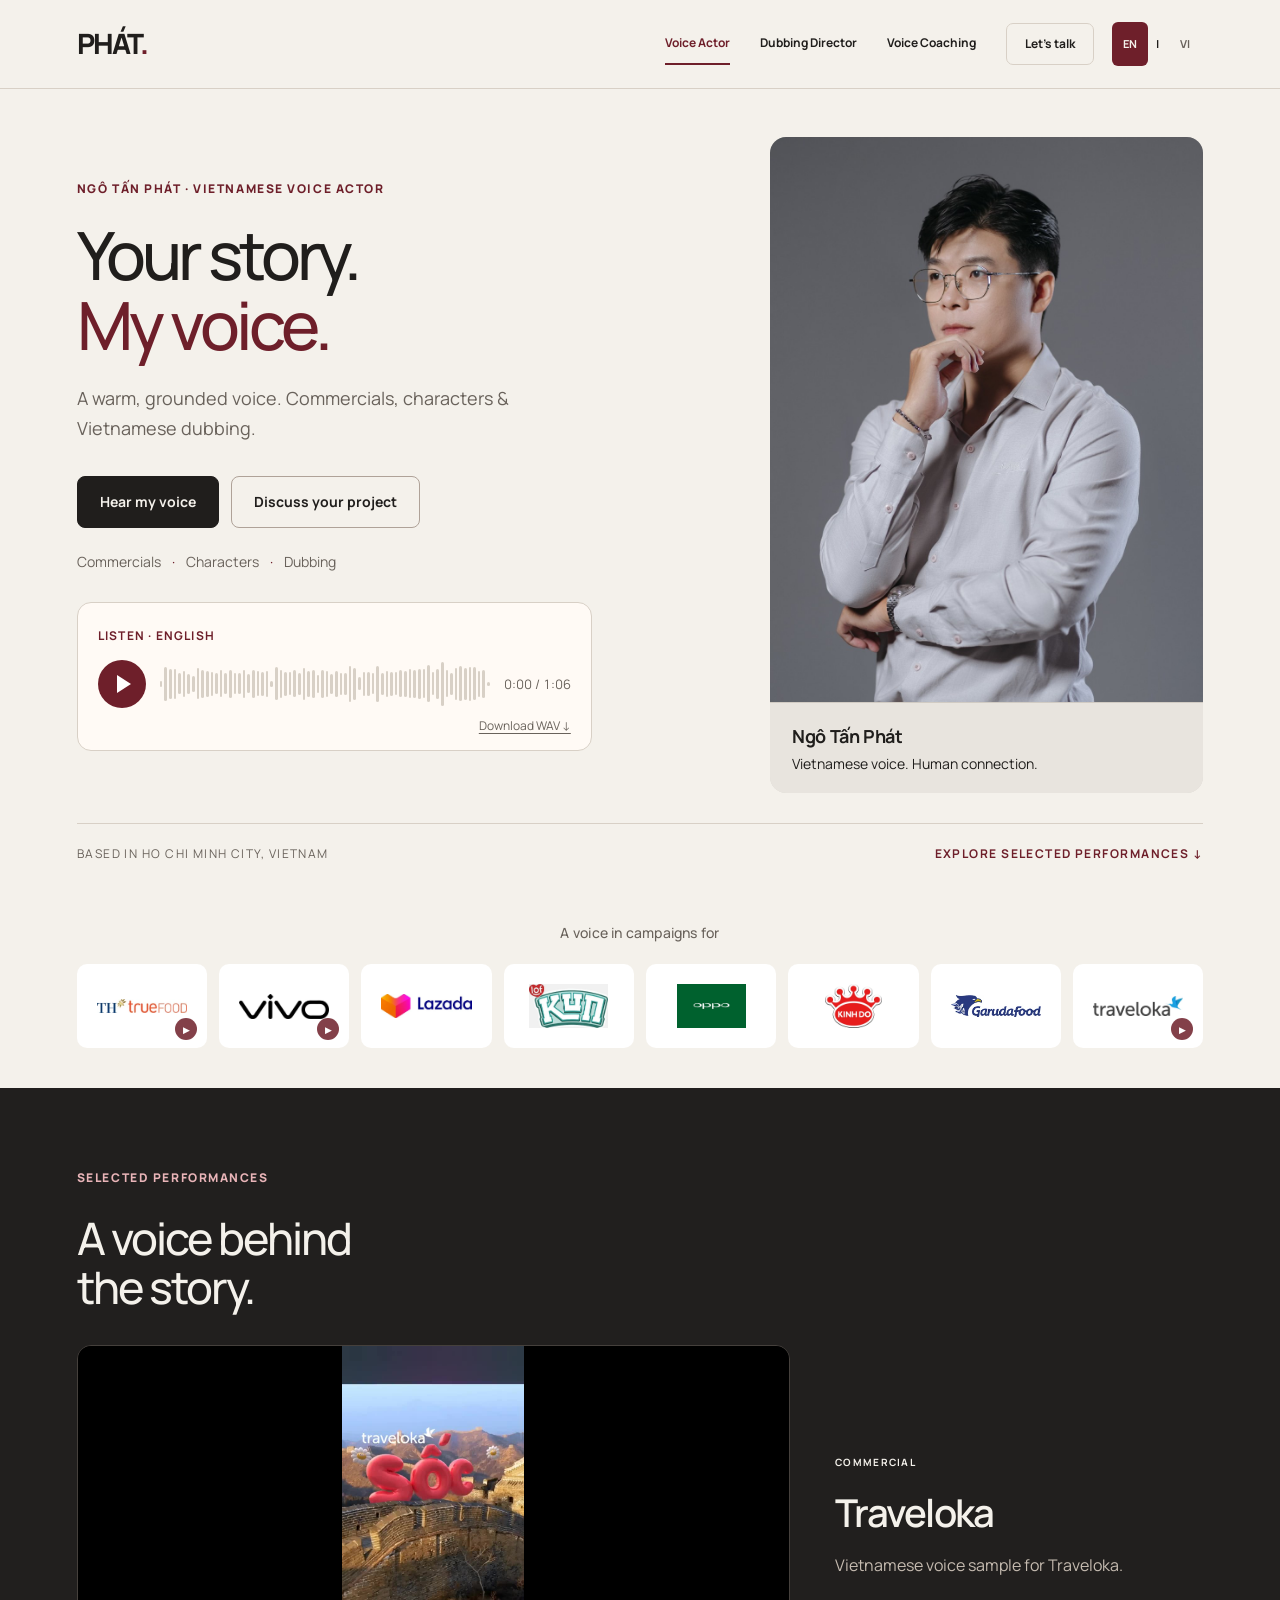
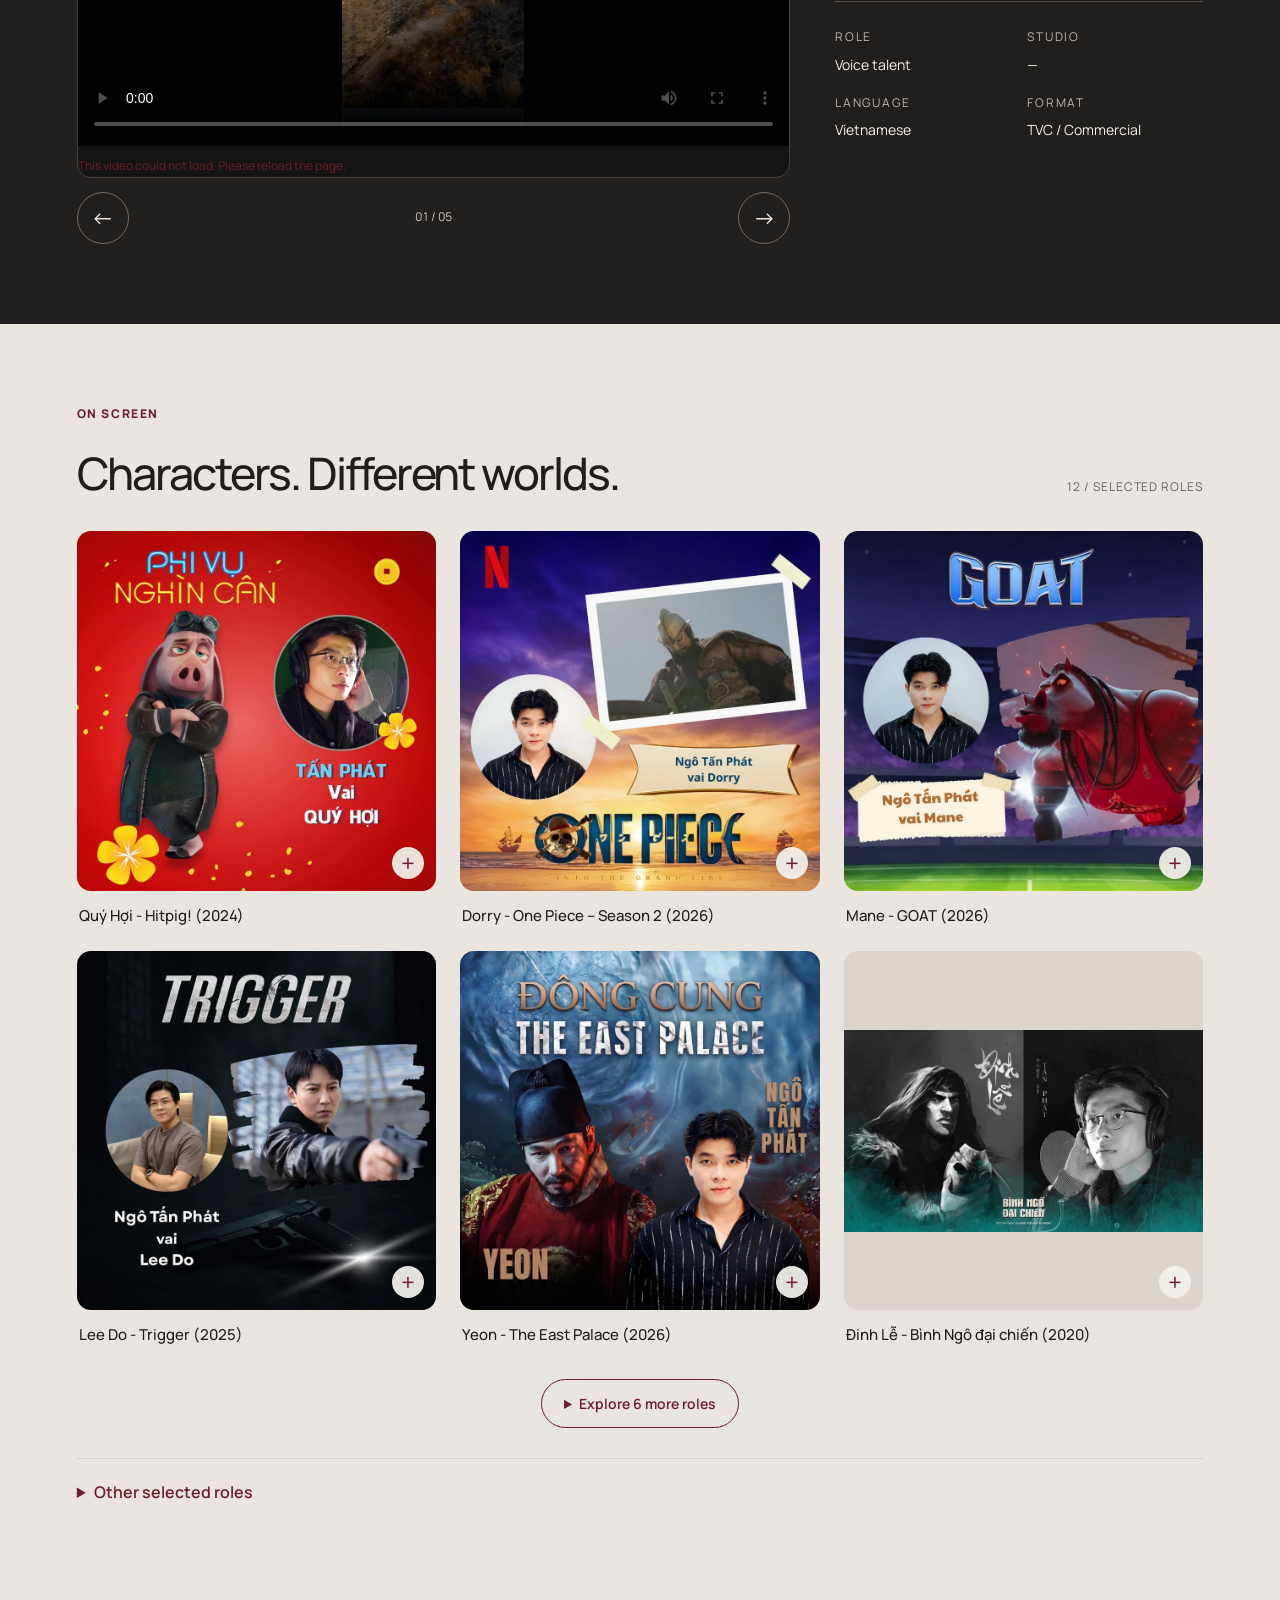
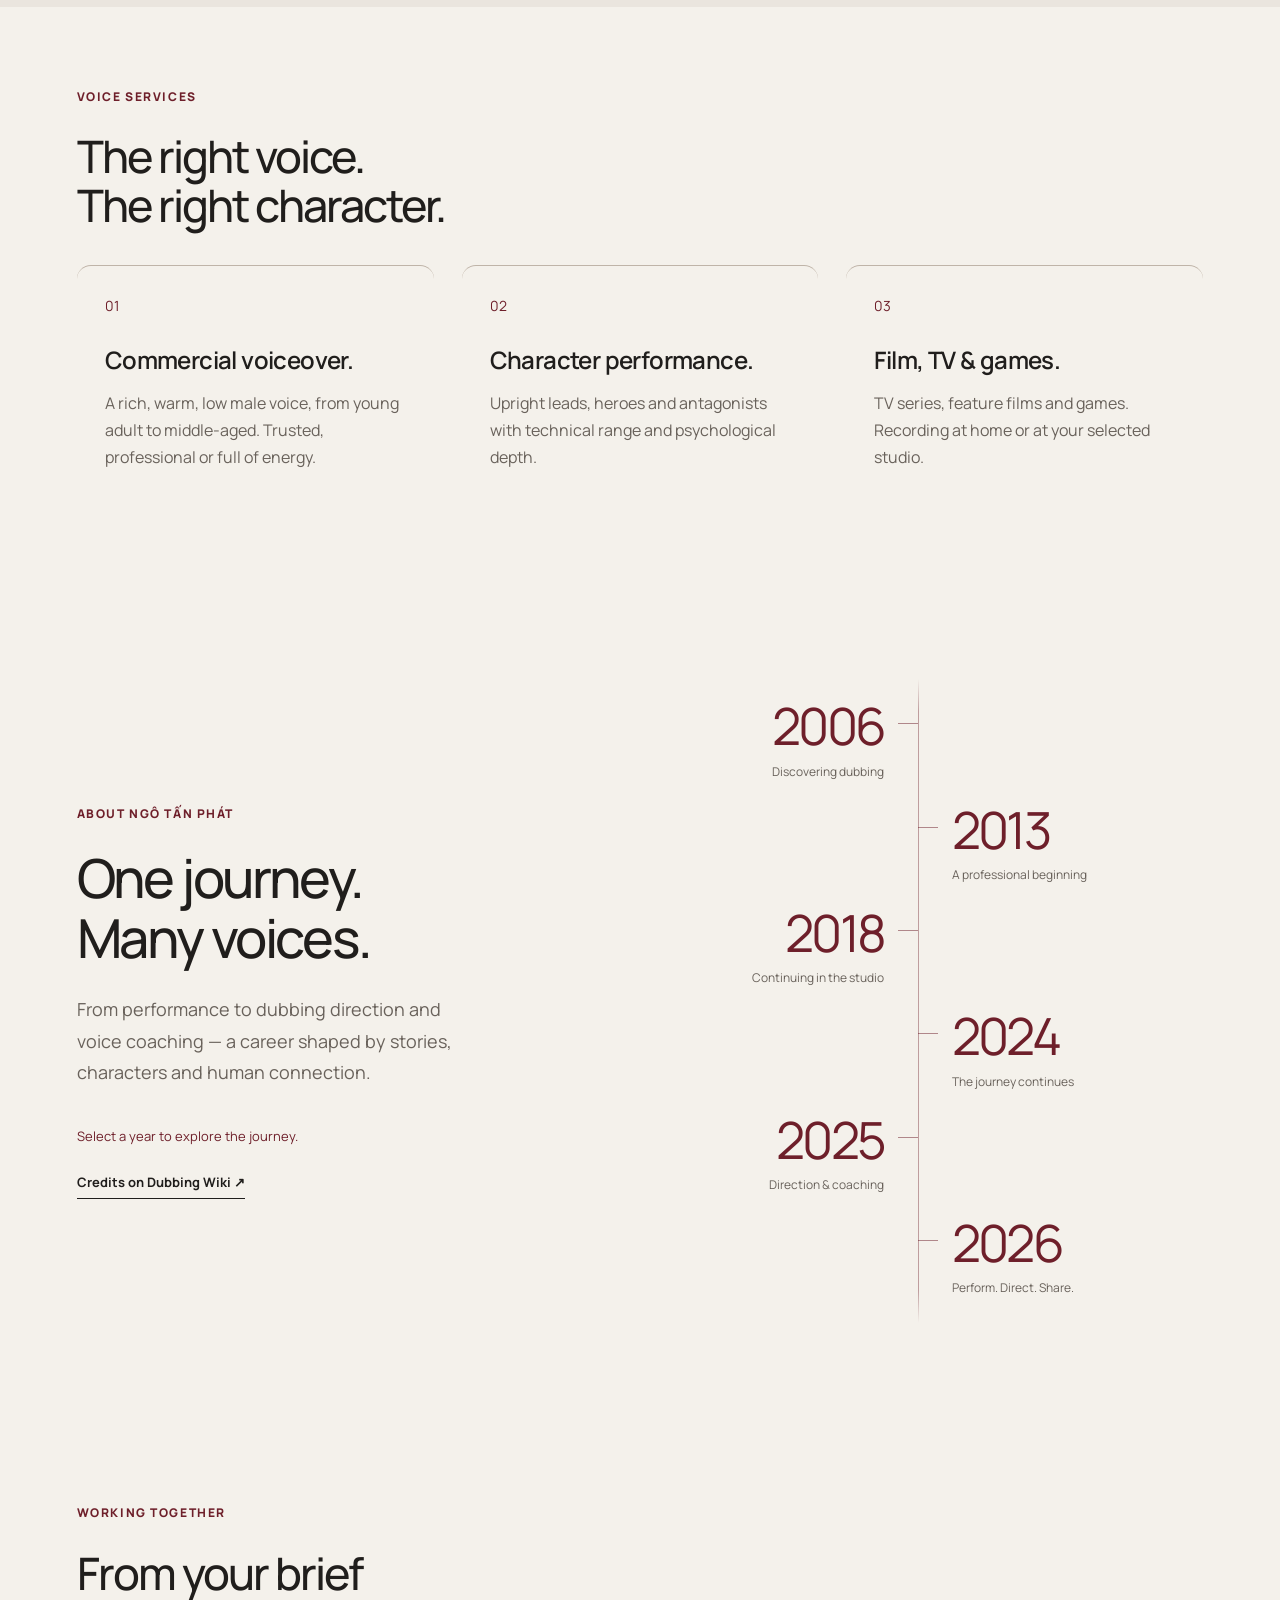
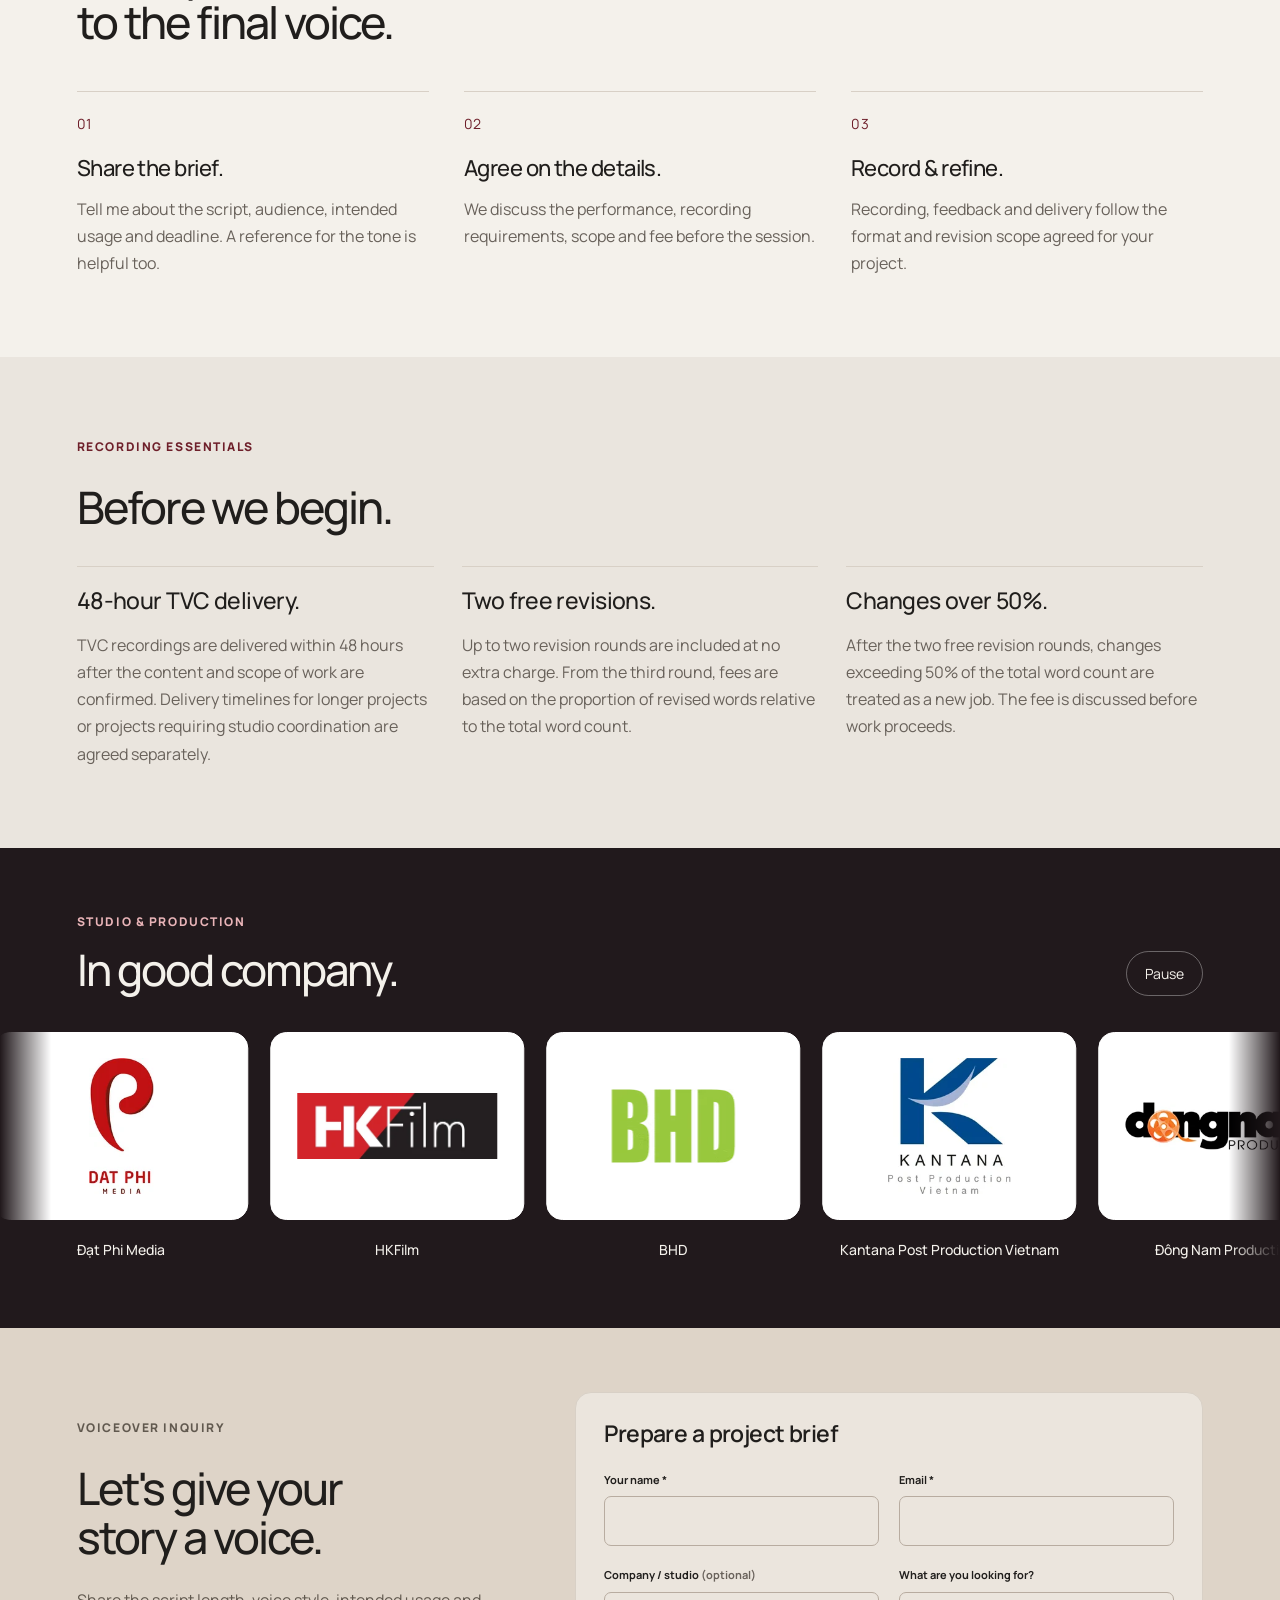
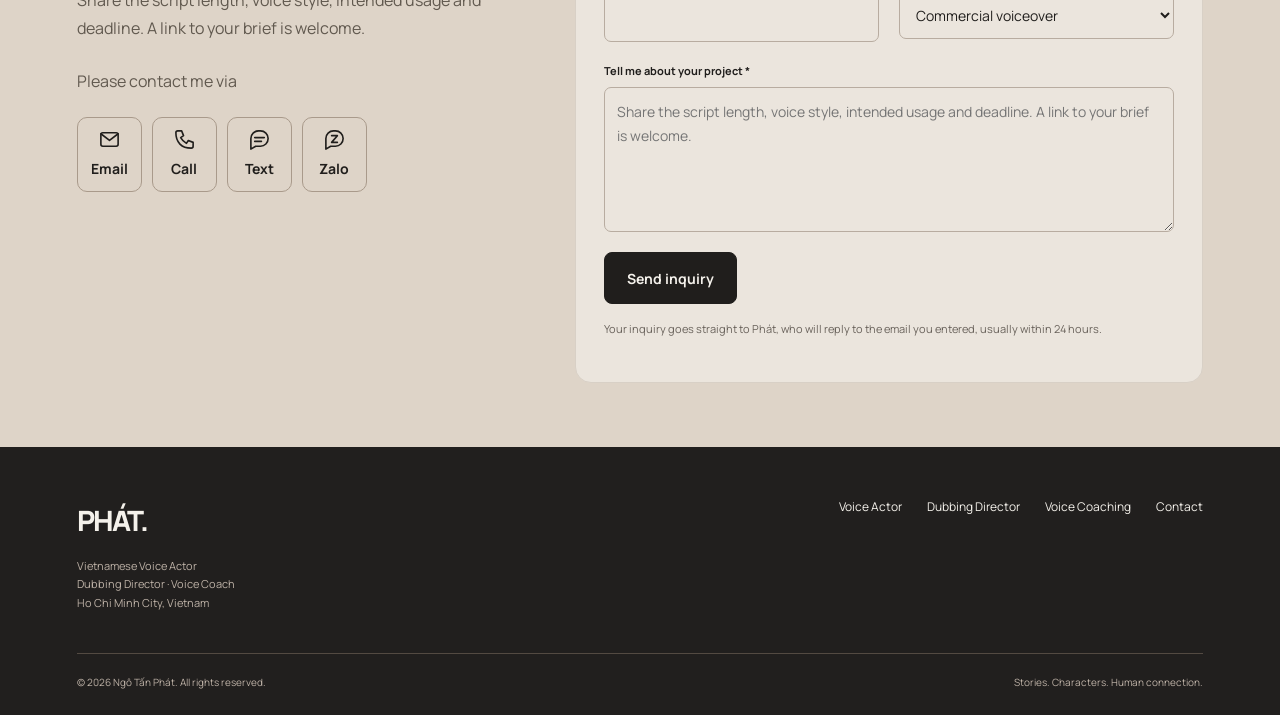
==== en/index.html @ d1e4bdd8 "Turn on Formspree sending for the contact form Co-Authored-By: Claude Opus 5.5 <noreply@anthropic.co" ====
<!doctype html>
<html lang="en">
  <head>
    <meta charset="UTF-8">
    <meta name="viewport" content="width=device-width, initial-scale=1">
    <script>document.documentElement.classList.add("js");</script><meta name="theme-color" content="#6e1f2a">
    <title>Ngô Tấn Phát — Vietnamese Voice Actor</title>
    <meta name="description" content="Vietnamese voiceover and character performance by Ngô Tấn Phát. Listen to a commercial demo, explore selected work and discuss your project.">
    <meta property="og:type" content="website">
    <meta property="og:title" content="Ngô Tấn Phát — Vietnamese Voice Actor">
    <meta property="og:description" content="Vietnamese voiceover and character performance by Ngô Tấn Phát. Listen to a commercial demo, explore selected work and discuss your project.">
    <link rel="icon" href="../assets/favicon.svg" type="image/svg+xml">
    <link rel="stylesheet" href="../style.css?v=20261127c">
    <script src="../site-config.js?v=20261127c" defer></script>
    <script src="../projects.js?v=20261127c" defer></script>
    <script src="../assets/vendor/hls.light.min.js" defer></script><script src="../media-loader.js?v=20261127c" defer></script><script src="../script.js?v=20261127c" defer></script>
    <link rel="alternate" hreflang="en" href="../en/index.html">
    <link rel="alternate" hreflang="vi" href="../vi/index.html">
  </head>
  <body class="visual-site page-index">
    <a class="skip-link" href="#main">Skip to content</a>
    <header class="site-header">
      <div class="wrap nav-row">
        <a class="logo" href="index.html" aria-label="Phát — home">PHÁT<span>.</span></a>
        <div class="language-switch" role="group" aria-label="Language">
          <a href="../en/index.html" lang="en" hreflang="en" data-language="en" aria-label="English" aria-current="true">EN</a><span aria-hidden="true">|</span><a href="../vi/index.html" lang="vi" hreflang="vi" data-language="vi" aria-label="Tiếng Việt">VI</a>
        </div>
        <button class="menu-toggle" type="button" aria-expanded="false" aria-controls="navigation">
          Menu +
        </button>
        <nav class="site-nav" id="navigation" aria-label="Main navigation">
          <a href="index.html" aria-current="page">Voice Actor</a><a href="direction.html">Dubbing Director</a><a href="coaching.html">Voice Coaching</a><a class="nav-contact" href="#contact">Let's talk</a>
        </nav>
      </div>
    </header>
    <noscript><p class="noscript-note wrap">
        You can browse these pages and play the demos without JavaScript. Enable
        JavaScript to prepare a contact brief.
      </p></noscript>
    <main id="main">
      <section class="hero" id="section-0">
        <div class="wrap">
          <div class="hero-grid">
            <div>
              <p class="eyebrow">Ngô Tấn Phát · Vietnamese Voice Actor</p>
              <h1 class="display">Your story.<br><em>My voice.</em></h1>
              <p class="lede">A warm, grounded voice. Commercials, characters &amp; Vietnamese dubbing.</p>
              <div class="actions">
                <a class="button" href="#listen">Hear my voice</a><a class="button secondary" href="#contact">Discuss your project</a>
              </div>
              <p class="hero-note">
                Commercials <span>·</span> Characters <span>·</span> Dubbing
              </p>
            <article class="demo-panel hero-demo" id="listen">
            <div><span class="tag">LISTEN · ENGLISH</span></div><div>
              <div id="demo-mount">
                <audio controls preload="metadata" aria-label="English voice demo" data-error-id="audio-error">
                  <source src="../assets/audio/en/metro_.mp3" type="audio/mpeg"></source>
                  Your browser does not support audio playback.
                </audio>
              </div>
              <p id="demo-drive-link" class="form-note" hidden></p>
              <div class="demo-controls">
                <span>English voice sample</span><a id="demo-download" href="../assets/audio/en/metro_.wav" download>Download WAV ↓</a>
              </div>
              <p id="audio-error" class="audio-error" role="status" hidden>
                This demo could not load. Try the download link or reload the
                page.
              </p>
            </div>
          </article>
          </div>
            <figure class="portrait" style="margin: 0">
              <img src="../assets/images/portrait.jpg" width="1000" height="1500" alt="Portrait of Ngô Tấn Phát" fetchpriority="high">
              <figcaption class="portrait-caption">
                <div>
                  <strong>Ngô Tấn Phát</strong>Vietnamese voice. Human
                  connection.
                </div>
              </figcaption>
            </figure>
          </div>
          <div class="hero-bottom">
            <span>Based in Ho Chi Minh City, Vietnam</span><a href="#selected">Explore selected performances ↓</a>
          </div>
        </div>
      </section>
      <section class="logo-section brands-section" id="brands" aria-label="A voice in campaigns for"><div class="wrap"><div class="logo-heading"><h2>A voice in campaigns for</h2></div><div class="logo-grid brands-grid"><div class="logo-cell"><img src="../assets/images/web/brands-TH-true-Food.webp" alt="TH true FOOD" width="240" height="36" loading="lazy" decoding="async"></div><div class="logo-cell"><img src="../assets/images/web/brands-Vivo.webp" alt="vivo" width="420" height="117" loading="lazy" decoding="async"></div><div class="logo-cell"><img src="../assets/images/web/brands-lazada.webp" alt="Lazada" width="420" height="109" loading="lazy" decoding="async"></div><div class="logo-cell"><img src="../assets/images/web/brands-LOF-Kun.webp" alt="LOF KUN" width="394" height="220" loading="lazy" decoding="async"></div><div class="logo-cell"><img src="../assets/images/web/brands-Oppo.webp" alt="OPPO" width="345" height="220" loading="lazy" decoding="async"></div><div class="logo-cell"><img src="../assets/images/web/brands-Kinh-Do.webp" alt="Kinh Đô" width="284" height="220" loading="lazy" decoding="async"></div><div class="logo-cell"><img src="../assets/images/web/brands-Garuda-Food.webp" alt="Garudafood" width="309" height="75" loading="lazy" decoding="async"></div><div class="logo-cell"><img src="../assets/images/web/brands-traveloka.webp" alt="Traveloka" width="420" height="92" loading="lazy" decoding="async"></div></div></div></section><section class="section dark" id="selected">
        <div class="wrap">
          <div class="section-head">
            <div>
              <p class="eyebrow">Selected performances</p>
              <h2>A voice behind<br>the story.</h2>
            </div>
            </div>
          <article class="feature-grid" id="project-carousel" aria-label="Selected project videos" aria-roledescription="carousel">
            <div class="featured-player">
              <div class="video-stage" id="project-media-stage">
                <div>
                  <video id="project-video" controls playsinline preload="none" aria-label="Traveloka — Vietnamese voiceover" data-error-id="video-error" poster="../assets/images/traveloka-poster.jpg">
                    <source type="video/mp4" src="../assets/video/vi/traveloka5.5.mp4"></source>
                    Trình duyệt của bạn không hỗ trợ phát video.
                  </video>
                  <p class="audio-error" id="video-error" role="status" hidden>This video could not load. Please reload the page.</p>
                </div>
              </div>
              <p id="project-drive-link" class="form-note" hidden></p>
              <nav class="project-controls" aria-label="Browse videos" hidden>
                <button class="project-arrow" id="project-prev" type="button" aria-label="Previous project" aria-controls="project-video project-details" disabled>
                  ←
                </button>
                <p id="project-counter" role="status" aria-live="polite" aria-atomic="true">
                  01 / 01
                </p>
                <button class="project-arrow" id="project-next" type="button" aria-label="Next project" aria-controls="project-video project-details" disabled>
                  →
                </button>
              </nav>
            </div>
            <div class="feature-copy" id="project-details">
              <span class="tag" id="project-category">Nổi bật / Quảng cáo</span>
              <h3 id="project-title">Traveloka</h3>
              <p id="project-description">
                Giọng đọc tiếng Việt trong quảng cáo truyền hình của Traveloka.
              </p>
              <dl class="credits">
                <div>
                  <dt>ROLE</dt>
                  <dd id="project-role">Diễn viên giọng nói</dd>
                </div>
                <div>
                  <dt>STUDIO</dt>
                  <dd id="project-studio">Dat Phi Media</dd>
                </div>
                <div>
                  <dt>LANGUAGE</dt>
                  <dd id="project-language">Tiếng Việt</dd>
                </div>
                <div>
                  <dt>FORMAT</dt>
                  <dd id="project-format">Quảng cáo truyền hình</dd>
                </div>
              </dl>
            </div>
          </article>
          </div>
      </section>
      <section class="section roles-section" id="roles"><div class="wrap"><div class="section-head"><div><p class="eyebrow">ON SCREEN</p><h2>Characters. Different worlds.</h2></div><span class="section-index">12 / SELECTED ROLES</span></div><div class="role-grid"><article class="role-card"><button class="role-image" type="button" data-lightbox="../assets/images/web/roles-492715080_1495321635218458_3126371411457662030_n.webp" aria-label="View artwork: Quý Hợi - Hitpig! (2024)"><img src="../assets/images/web/roles-492715080_1495321635218458_3126371411457662030_n.webp" alt="Quý Hợi - Hitpig! (2024) — Ngô Tấn Phát" width="850" height="850" loading="lazy" decoding="async"><span class="image-expand" aria-hidden="true">+</span></button><p class="role-caption-line">Quý Hợi - Hitpig! (2024)</p></article><article class="role-card"><button class="role-image" type="button" data-lightbox="../assets/images/web/roles-650016618_1772652484152037_7525225468168685428_n.webp" aria-label="View artwork: Dorry - One Piece – Season 2 (2026)"><img src="../assets/images/web/roles-650016618_1772652484152037_7525225468168685428_n.webp" alt="Dorry - One Piece – Season 2 (2026) — Ngô Tấn Phát" width="850" height="850" loading="lazy" decoding="async"><span class="image-expand" aria-hidden="true">+</span></button><p class="role-caption-line">Dorry - One Piece – Season 2 (2026)</p></article><article class="role-card"><button class="role-image" type="button" data-lightbox="../assets/images/web/roles-642820772_1760704532013499_7202608016469600900_n.webp" aria-label="View artwork: Mane - GOAT (2026)"><img src="../assets/images/web/roles-642820772_1760704532013499_7202608016469600900_n.webp" alt="Mane - GOAT (2026) — Ngô Tấn Phát" width="850" height="850" loading="lazy" decoding="async"><span class="image-expand" aria-hidden="true">+</span></button><p class="role-caption-line">Mane - GOAT (2026)</p></article><article class="role-card"><button class="role-image" type="button" data-lightbox="../assets/images/web/roles-FB_IMG_1753525290837 (1).webp" aria-label="View artwork: Lee Do - Trigger (2025)"><img src="../assets/images/web/roles-FB_IMG_1753525290837%20(1).webp" alt="Lee Do - Trigger (2025) — Ngô Tấn Phát" width="850" height="850" loading="lazy" decoding="async"><span class="image-expand" aria-hidden="true">+</span></button><p class="role-caption-line">Lee Do - Trigger (2025)</p></article><article class="role-card"><button class="role-image" type="button" data-lightbox="../assets/images/web/roles-749108273_3206435642874884_2577689124277350403_n.png.webp" aria-label="View artwork: Yeon - The East Palace (2026)"><img src="../assets/images/web/roles-749108273_3206435642874884_2577689124277350403_n.png.webp" alt="Yeon - The East Palace (2026) — Ngô Tấn Phát" width="850" height="850" loading="lazy" decoding="async"><span class="image-expand" aria-hidden="true">+</span></button><p class="role-caption-line">Yeon - The East Palace (2026)</p></article><article class="role-card"><button class="role-image" type="button" data-lightbox="../assets/images/web/roles-124363040_715598259056305_1173553486934332766_n.webp" aria-label="View artwork: Đinh Lễ - Bình Ngô đại chiến (2020)"><img src="../assets/images/web/roles-124363040_715598259056305_1173553486934332766_n.webp" alt="Đinh Lễ - Bình Ngô đại chiến (2020) — Ngô Tấn Phát" width="850" height="478" loading="lazy" decoding="async"><span class="image-expand" aria-hidden="true">+</span></button><p class="role-caption-line">Đinh Lễ - Bình Ngô đại chiến (2020)</p></article></div><details class="more-roles"><summary>Explore 6 more roles</summary><div class="details-body"><div class="role-grid extra-role-grid"><article class="role-card"><button class="role-image" type="button" data-lightbox="../assets/images/web/roles-665937335_1794293508654601_7444973882804570624_n.webp" aria-label="View artwork: Seok Hyeon - Bloodhounds – Season 2 (2026)"><img src="../assets/images/web/roles-665937335_1794293508654601_7444973882804570624_n.webp" alt="Seok Hyeon - Bloodhounds – Season 2 (2026) — Ngô Tấn Phát" width="850" height="850" loading="lazy" decoding="async"><span class="image-expand" aria-hidden="true">+</span></button><p class="role-caption-line">Seok Hyeon - Bloodhounds – Season 2 (2026)</p></article><article class="role-card"><button class="role-image" type="button" data-lightbox="../assets/images/web/roles-577917625_1666525294764757_769133198401509736_n.webp" aria-label="View artwork: Noh Jin Pyo / Jang Kang - As You Stood By (2025)"><img src="../assets/images/web/roles-577917625_1666525294764757_769133198401509736_n.webp" alt="Noh Jin Pyo / Jang Kang - As You Stood By (2025) — Ngô Tấn Phát" width="850" height="850" loading="lazy" decoding="async"><span class="image-expand" aria-hidden="true">+</span></button><p class="role-caption-line">Noh Jin Pyo / Jang Kang - As You Stood By (2025)</p></article><article class="role-card"><button class="role-image" type="button" data-lightbox="../assets/images/web/roles-691521091_1823234135760538_8095381652610086173_n.webp" aria-label="View artwork: Sebastian - The Sheep Detectives (2026)"><img src="../assets/images/web/roles-691521091_1823234135760538_8095381652610086173_n.webp" alt="Sebastian - The Sheep Detectives (2026) — Ngô Tấn Phát" width="850" height="850" loading="lazy" decoding="async"><span class="image-expand" aria-hidden="true">+</span></button><p class="role-caption-line">Sebastian - The Sheep Detectives (2026)</p></article><article class="role-card"><button class="role-image" type="button" data-lightbox="../assets/images/web/roles-648459109_1768646127886006_5153483247649350369_n.webp" aria-label="View artwork: Park Kyeong Nam / Yeong II - Boyfriend on Demand (2026)"><img src="../assets/images/web/roles-648459109_1768646127886006_5153483247649350369_n.webp" alt="Park Kyeong Nam / Yeong II - Boyfriend on Demand (2026) — Ngô Tấn Phát" width="850" height="850" loading="lazy" decoding="async"><span class="image-expand" aria-hidden="true">+</span></button><p class="role-caption-line">Park Kyeong Nam / Yeong II - Boyfriend on Demand (2026)</p></article><article class="role-card"><button class="role-image" type="button" data-lightbox="../assets/images/web/roles-IMG_0079 (1).webp" aria-label="View artwork: Soo-hyun - Genie, Make a Wish (2025)"><img src="../assets/images/web/roles-IMG_0079%20(1).webp" alt="Soo-hyun - Genie, Make a Wish (2025) — Ngô Tấn Phát" width="850" height="850" loading="lazy" decoding="async"><span class="image-expand" aria-hidden="true">+</span></button><p class="role-caption-line">Soo-hyun - Genie, Make a Wish (2025)</p></article><article class="role-card"><button class="role-image" type="button" data-lightbox="../assets/images/web/roles-643520786_1762559925161293_3158093418285033421_n.webp" aria-label="View artwork: Richard Hagan - The Night Agent – Season 3 (2026)"><img src="../assets/images/web/roles-643520786_1762559925161293_3158093418285033421_n.webp" alt="Richard Hagan - The Night Agent – Season 3 (2026) — Ngô Tấn Phát" width="850" height="850" loading="lazy" decoding="async"><span class="image-expand" aria-hidden="true">+</span></button><p class="role-caption-line">Richard Hagan - The Night Agent – Season 3 (2026)</p></article></div></div></details><details class="other-role-credits"><summary>Other selected roles</summary><ul class="other-role-list"><li>Jackson Storm - Cars 3 (2017)</li><li>Mojo Jojo - The Powerpuff Girls (1998)</li><li>Kevin Levin - Ben 10: Ultimate Alien (2010)</li><li>Mike - Sing (2016)</li><li>Johnny Bravo - Johnny Bravo (1997)</li><li>Spyro - Skylanders Academy – Seasons 2–3 (2017–2018)</li><li>Spike - The Tom and Jerry Show (2014)</li><li>Petey - Dog Man (2025)</li><li>Cattrick Lynxley - Zootopia 2 (2025)</li><li>Jung Min - Báo ứng (2025)</li><li>Hong Jae Hun - The Trauma Code: Heroes on Call (2025)</li><li>Mộc Thạnh - Tử chiến thành Đa Bang (2018)</li><li>Ông Hòe - Trạng Quỳnh nhí: Truyền thuyết Kim Ngưu (2025)</li></ul></details></div></section><section class="section" id="section-3">
        <div class="wrap">
          <p class="eyebrow">Voice services</p>
          <h2>The right voice.<br>The right character.</h2>
          <div class="three-grid" style="margin-top: 35px">
            <article class="info-card">
              <span class="number">01</span>
              <h3>Commercial voiceover.</h3>
              <p>A rich, warm, low male voice, from young adult to middle-aged. Trusted, professional or full of energy.</p>
            </article>
            <article class="info-card">
              <span class="number">02</span>
              <h3>Character performance.</h3>
              <p>Upright leads, heroes and antagonists with technical range and psychological depth.</p>
            </article>
            <article class="info-card">
              <span class="number">03</span>
              <h3>Film, TV &amp; games.</h3>
              <p>TV series, feature films and games. Recording at home or at your selected studio.</p>
            </article>
          </div>
        </div>
      </section>
      <section class="section about-section journey-section" id="about">
 <div class="wrap journey-layout">
  <div class="journey-intro"><p class="eyebrow">About Ngô Tấn Phát</p><h2>One journey.<br>Many voices.</h2><p class="journey-lead">From performance to dubbing direction and voice coaching — a career shaped by stories, characters and human connection.</p><p class="journey-hint">Select a year to explore the journey.</p><a class="text-link" href="https://dubdb.fandom.com/wiki/Ng%C3%B4_T%E1%BA%A5n_Ph%C3%A1t" target="_blank" rel="noopener noreferrer">Credits on Dubbing Wiki ↗</a></div>
  <ol class="journey-line" aria-label="My professional journey"><li class="journey-stop"><button class="journey-year" type="button" aria-haspopup="dialog" aria-controls="journey-dialog" aria-label="2006 — Discovering dubbing"><span class="journey-date">2006</span><span class="journey-caption">Discovering dubbing</span></button><template class="journey-story">I began studying dubbing in mid-2006 and later trained under voice director Xuân Tâm. This was the foundation of my journey into performance through voice.</template></li>
<li class="journey-stop"><button class="journey-year" type="button" aria-haspopup="dialog" aria-controls="journey-dialog" aria-label="2013 — A professional beginning"><span class="journey-date">2013</span><span class="journey-caption">A professional beginning</span></button><template class="journey-story">I joined Dat Phi Media and began my professional voice-acting career, bringing my training into the recording studio and into each character.</template></li>
<li class="journey-stop"><button class="journey-year" type="button" aria-haspopup="dialog" aria-controls="journey-dialog" aria-label="2018 — Continuing in the studio"><span class="journey-date">2018</span><span class="journey-caption">Continuing in the studio</span></button><template class="journey-story">Throughout 2018–2024, I continued participating in selected Dat Phi Media projects, maintaining my connection with dubbing and vocal performance.</template></li>
<li class="journey-stop"><button class="journey-year" type="button" aria-haspopup="dialog" aria-controls="journey-dialog" aria-label="2024 — The journey continues"><span class="journey-date">2024</span><span class="journey-caption">The journey continues</span></button><template class="journey-story">In late 2024, I continued my dubbing work, bringing years of experience to new stories and characters.</template></li>
<li class="journey-stop"><button class="journey-year" type="button" aria-haspopup="dialog" aria-controls="journey-dialog" aria-label="2025 — Direction &amp; coaching"><span class="journey-date">2025</span><span class="journey-caption">Direction &amp; coaching</span></button><template class="journey-story">Since June 2025, I have worked as a dubbing director at Dat Phi Media. Since September 2025, I have also taught voice at Dat Phi Academy, supporting performers in the studio and students as they develop their voices.</template></li>
<li class="journey-stop"><button class="journey-year" type="button" aria-haspopup="dialog" aria-controls="journey-dialog" aria-label="2026 — Perform. Direct. Share."><span class="journey-date">2026</span><span class="journey-caption">Perform. Direct. Share.</span></button><template class="journey-story">My professional journey continues across three connected disciplines: voice acting, dubbing direction and voice coaching. Each is a way to tell stories through voice and connect with listeners.</template></li></ol>
 </div>
 <dialog class="journey-dialog" id="journey-dialog" aria-labelledby="journey-title" aria-describedby="journey-description">
  <div class="journey-modal-content"><button class="journey-close" type="button" aria-label="Close"><svg viewBox="0 0 24 24" width="20" height="20" fill="none" stroke="currentColor" stroke-width="1.5" stroke-linecap="round" aria-hidden="true"><path d="m6 6 12 12M18 6 6 18"/></svg></button><p class="eyebrow">My professional journey</p><p class="journey-modal-year" aria-hidden="true"></p><h3 id="journey-title"></h3><div class="journey-story-space"><p class="journey-measure" aria-hidden="true"></p><p class="journey-typed" aria-hidden="true"></p><p id="journey-description" class="journey-sr-only"></p></div><button class="journey-skip" type="button">Show full story</button><div class="journey-footer"><button class="journey-next" type="button"><span>Next chapter <span class="journey-next-year"></span></span><svg viewBox="0 0 24 24" width="22" height="22" fill="none" stroke="currentColor" stroke-width="1.5" stroke-linecap="round" stroke-linejoin="round" aria-hidden="true"><path d="M4 12h16m-6-6 6 6-6 6"/></svg></button><p class="journey-thanks" hidden>For twenty years, I’ve given stories a voice. Thank you for being part of mine.</p></div></div>
 </dialog>
</section>
      <section class="section" id="section-5">
        <div class="wrap">
          <p class="eyebrow">Working together</p>
          <h2>From your brief<br>to the final voice.</h2>
          <div class="process">
            <article>
              <div class="step-copy"><h3 class="content-label">Share the brief.</h3><div class="details-body"><p>
                Tell me about the script, audience, intended usage and deadline.
                A reference for the tone is helpful too.
              </p>
            </div></div></article>
            <article>
              <div class="step-copy"><h3 class="content-label">Agree on the details.</h3><div class="details-body"><p>
                We discuss the performance, recording requirements, scope and
                fee before the session.
              </p>
            </div></div></article>
            <article>
              <div class="step-copy"><h3 class="content-label">Record &amp; refine.</h3><div class="details-body"><p>
                Recording, feedback and delivery follow the format and revision
                scope agreed for your project.
              </p>
            </div></div></article>
          </div>
        </div>
      </section>
      <section class="section" id="delivery">
        <div class="wrap">
          <p class="eyebrow">RECORDING ESSENTIALS</p>
          <h2>Before we begin.</h2>
          <div class="three-grid" style="margin-top: 35px">
            <article class="info-card">
              <span class="number">01</span>
              <div class="step-copy"><h3 class="content-label">48-hour TVC delivery.</h3><div class="details-body"><p>
                TVC recordings are delivered within 48 hours after the content and scope of work are confirmed. Delivery timelines for longer projects or projects requiring studio coordination are agreed separately.
              </p>
            </div></div></article>
            <article class="info-card">
              <span class="number">02</span>
              <div class="step-copy"><h3 class="content-label">Two free revisions.</h3><div class="details-body"><p>
                Up to two revision rounds are included at no extra charge. From
                the third round, fees are based on the proportion of revised
                words relative to the total word count.
              </p>
            </div></div></article>
            <article class="info-card">
              <span class="number">03</span>
              <div class="step-copy"><h3 class="content-label">Changes over 50%.</h3><div class="details-body"><p>
                After the two free revision rounds, changes exceeding 50% of the
                total word count are treated as a new job. The fee is discussed
                before work proceeds.
              </p>
            </div></div></article>
          </div>
        </div>
      </section>
      <section class="studio-section" id="studios" aria-label="Studios and production collaborators"><div class="wrap studio-heading"><div><p class="eyebrow">STUDIO &amp; PRODUCTION</p><h2>In good company.</h2></div><button class="studio-motion" type="button" aria-pressed="false">Pause</button></div><div class="studio-marquee" tabindex="0" aria-label="Studio logos — hover or focus to pause"><div class="studio-track"><div class="studio-group"><figure class="studio-card"><div class="studio-logo-frame"><img src="../assets/images/web/studios-Dat-Phi-Media.webp" alt="Đạt Phi Media" width="104" height="220" loading="eager" decoding="async"></div><figcaption>Đạt Phi Media</figcaption></figure><figure class="studio-card"><div class="studio-logo-frame"><img src="../assets/images/web/studios-HKfilm.webp" alt="HKFilm" width="420" height="137" loading="eager" decoding="async"></div><figcaption>HKFilm</figcaption></figure><figure class="studio-card"><div class="studio-logo-frame"><img src="../assets/images/web/studios-BHD.png.webp" alt="BHD" width="124" height="74" loading="eager" decoding="async"></div><figcaption>BHD</figcaption></figure><figure class="studio-card"><div class="studio-logo-frame"><img src="../assets/images/web/studios-Kantana_Post_Production_Vietnam.webp" alt="Kantana Post Production Vietnam" width="197" height="220" loading="eager" decoding="async"></div><figcaption>Kantana Post Production Vietnam</figcaption></figure><figure class="studio-card"><div class="studio-logo-frame"><img src="../assets/images/web/studios-Dong-Nam-Production.webp" alt="Đông Nam Production" width="319" height="77" loading="eager" decoding="async"></div><figcaption>Đông Nam Production</figcaption></figure><figure class="studio-card"><div class="studio-logo-frame"><img src="../assets/images/web/studios-Selena-Entertainment.webp" alt="Selena Entertainment" width="220" height="220" loading="eager" decoding="async"></div><figcaption>Selena Entertainment</figcaption></figure><figure class="studio-card"><div class="studio-logo-frame"><img src="../assets/images/web/studios-Fonos.webp" alt="Fonos" width="420" height="219" loading="eager" decoding="async"></div><figcaption>Fonos</figcaption></figure><figure class="studio-card"><div class="studio-logo-frame"><img src="../assets/images/web/studios-Emotion_Seekers.webp" alt="Emotion Seekers" width="205" height="220" loading="eager" decoding="async"></div><figcaption>Emotion Seekers</figcaption></figure><figure class="studio-card"><div class="studio-logo-frame"><img src="../assets/images/web/studios-Mockingbird-Pictures.webp" alt="Mockingbird Pictures" width="220" height="220" loading="eager" decoding="async"></div><figcaption>Mockingbird Pictures</figcaption></figure></div><div class="studio-group studio-clone" aria-hidden="true"><figure class="studio-card"><div class="studio-logo-frame"><img src="../assets/images/web/studios-Dat-Phi-Media.webp" alt="" width="104" height="220" loading="eager" decoding="async"></div><figcaption>Đạt Phi Media</figcaption></figure><figure class="studio-card"><div class="studio-logo-frame"><img src="../assets/images/web/studios-HKfilm.webp" alt="" width="420" height="137" loading="eager" decoding="async"></div><figcaption>HKFilm</figcaption></figure><figure class="studio-card"><div class="studio-logo-frame"><img src="../assets/images/web/studios-BHD.png.webp" alt="" width="124" height="74" loading="eager" decoding="async"></div><figcaption>BHD</figcaption></figure><figure class="studio-card"><div class="studio-logo-frame"><img src="../assets/images/web/studios-Kantana_Post_Production_Vietnam.webp" alt="" width="197" height="220" loading="eager" decoding="async"></div><figcaption>Kantana Post Production Vietnam</figcaption></figure><figure class="studio-card"><div class="studio-logo-frame"><img src="../assets/images/web/studios-Dong-Nam-Production.webp" alt="" width="319" height="77" loading="eager" decoding="async"></div><figcaption>Đông Nam Production</figcaption></figure><figure class="studio-card"><div class="studio-logo-frame"><img src="../assets/images/web/studios-Selena-Entertainment.webp" alt="" width="220" height="220" loading="eager" decoding="async"></div><figcaption>Selena Entertainment</figcaption></figure><figure class="studio-card"><div class="studio-logo-frame"><img src="../assets/images/web/studios-Fonos.webp" alt="" width="420" height="219" loading="eager" decoding="async"></div><figcaption>Fonos</figcaption></figure><figure class="studio-card"><div class="studio-logo-frame"><img src="../assets/images/web/studios-Emotion_Seekers.webp" alt="" width="205" height="220" loading="eager" decoding="async"></div><figcaption>Emotion Seekers</figcaption></figure><figure class="studio-card"><div class="studio-logo-frame"><img src="../assets/images/web/studios-Mockingbird-Pictures.webp" alt="" width="220" height="220" loading="eager" decoding="async"></div><figcaption>Mockingbird Pictures</figcaption></figure></div></div></div></section><section class="section contact-section" id="contact">
        <div class="wrap contact-grid">
          <div class="contact-copy">
            <p class="eyebrow">Voiceover inquiry</p>
            <h2>Let's give your<br>story a voice.</h2>
            <p>
              Share the script length, voice style, intended usage and deadline.
              A link to your brief is welcome.
            </p>
            <p>
              Please contact me via
            </p>
            <div class="contact-actions" aria-label="Direct contact">
              <a class="contact-action" href="mailto:tanphatngo@hotmail.com" aria-label="Email"><svg viewbox="0 0 24 24" fill="none" stroke="currentColor" stroke-width="1.7" stroke-linecap="round" stroke-linejoin="round" aria-hidden="true">
                  <rect x="3" y="5" width="18" height="14" rx="2"></rect>
                  <path d="m3 6 9 7 9-7"></path></svg><span>Email</span></a><a class="contact-action" href="tel:+84362947507" aria-label="Call"><svg viewbox="0 0 24 24" fill="none" stroke="currentColor" stroke-width="1.7" stroke-linecap="round" stroke-linejoin="round" aria-hidden="true">
                  <path d="M5 3h4l2 5-3 2a16 16 0 0 0 6 6l2-3 5 2v4a2 2 0 0 1-2 2C9 21 3 15 3 5a2 2 0 0 1 2-2Z"></path></svg><span>Call</span></a><a class="contact-action" href="sms:+84362947507" aria-label="Text"><svg viewbox="0 0 24 24" fill="none" stroke="currentColor" stroke-width="1.7" stroke-linecap="round" stroke-linejoin="round" aria-hidden="true">
                  <path d="M21 11a8 8 0 0 1-8 8H8l-5 3V11a8 8 0 0 1 8-8h2a8 8 0 0 1 8 8Z"></path>
                  <path d="M7 10h10M7 14h7"></path></svg><span>Text</span></a><a class="contact-action" href="https://zalo.me/84362947507" target="_blank" rel="noopener noreferrer" aria-label="Zalo"><svg viewbox="0 0 24 24" fill="none" stroke="currentColor" stroke-width="1.7" stroke-linecap="round" stroke-linejoin="round" aria-hidden="true">
                  <path d="M21 11a8 8 0 0 1-8 8H8l-5 3V11a8 8 0 0 1 8-8h2a8 8 0 0 1 8 8Z"></path>
                  <path d="M9 8h6l-6 7h6"></path></svg><span>Zalo</span></a>
            </div>
          </div>
          <div class="contact-panel"><h3 class="content-label">Prepare a project brief</h3><div class="details-body"><form class="contact-form" data-kind="voice" data-title="Voiceover inquiry" action="#contact" method="post">
            <div class="form-row">
              <div class="field">
                <label for="name">Your name *</label><input id="name" name="name" autocomplete="name" required maxlength="120">
              </div>
              <div class="field">
                <label for="email">Email *</label><input id="email" name="email" type="email" autocomplete="email" required maxlength="254">
              </div>
            </div>
            <div class="form-row">
              <div class="field">
                <label for="company">Company / studio <span class="muted">(optional)</span></label><input id="company" name="company" autocomplete="organization" maxlength="150">
              </div>
              <div class="field">
                <label for="project">What are you looking for?</label><select id="project" name="project">
                  <option>Commercial voiceover</option>
                  <option>Corporate narration</option>
                  <option>Character performance</option>
                  <option>Vietnamese dubbing</option>
                  <option>Other / let’s discuss</option>
                </select>
              </div>
            </div>
            <div class="field">
              <label for="message">Tell me about your project *</label><textarea id="message" name="message" rows="5" required maxlength="8000" placeholder="Share the script length, voice style, intended usage and deadline. A link to your brief is welcome."></textarea>
            </div>
            <div class="form-actions">
              <button class="button" type="submit" disabled>
                Loading contact options…</button><button class="download-brief" type="button" hidden>
                Save brief instead ↓
              </button>
            </div>
            <p class="form-note">
              JavaScript is needed to prepare your brief. This form does not
              send information automatically.
            </p>
            <p class="form-status" role="status" aria-live="polite"></p>
          </form>
        </div></div></div>
      </section>
    </main>
    <footer class="site-footer">
      <div class="wrap">
        <div class="footer-top">
          <div>
            <a class="logo" href="index.html">PHÁT.</a>
            <p>
              Vietnamese Voice Actor<br>Dubbing Director · Voice Coach<br>Ho
              Chi Minh City, Vietnam
            </p>
          </div>
          <nav class="footer-links" aria-label="Footer navigation">
            <a href="index.html">Voice Actor</a><a href="direction.html">Dubbing Director</a><a href="coaching.html">Voice Coaching</a><a href="#contact">Contact</a>
          </nav>
        </div>
        <div class="footer-bottom">
          <span>© 2026 Ngô Tấn Phát. All rights reserved.</span><span>Stories. Characters. Human connection.</span>
        </div>
      </div>
    </footer>
    <button class="back-to-top" type="button" aria-label="Back to top" title="Back to top" hidden>
      <svg viewbox="0 0 24 24" fill="none" stroke="currentColor" stroke-width="2" stroke-linecap="round" stroke-linejoin="round" aria-hidden="true">
        <path d="m6 12 6-6 6 6M12 6v14"></path>
      </svg>
    </button>
  <dialog class="artwork-dialog" aria-label="Role artwork"><button type="button" class="dialog-close" aria-label="Close artwork">Close ×</button><img alt=""></dialog></body>
</html>
---- style.css ----
@import url("https://fonts.googleapis.com/css2?family=Manrope:wght@400;500;600;700;800&display=swap");

:root {
  --paper: #f4f1eb;
  --ink: #201e1c;
  --wine: #6e1f2a;
  --muted: #69625b;
  --line: #d8d0c6;
  --dark: #211f1e;
  --rose: #e9b4b8;
  --radius: 18px;
  --max: 1280px;
}
* {
  box-sizing: border-box;
}
html {
  scroll-behavior: smooth;
  scroll-padding-top: 105px;
}
body {
  margin: 0;
  background: var(--paper);
  color: var(--ink);
  font-family: Manrope, Arial, sans-serif;
  font-size: 16px;
  line-height: 1.7;
}
button,
input,
select,
textarea {
  font: inherit;
}
button,
a,
input,
select,
textarea {
  -webkit-tap-highlight-color: transparent;
}
a {
  color: inherit;
  text-decoration: none;
}
button {
  cursor: pointer;
}
img,
video {
  display: block;
  max-width: 100%;
}
button:disabled {
  cursor: wait;
  opacity: 0.65;
}
h1,
h2,
h3,
p {
  margin: 0;
}
h1,
h2,
h3 {
  line-height: 1.1;
}
a,
button,
input,
textarea,
select {
  touch-action: manipulation;
}
a:focus-visible,
button:focus-visible,
input:focus-visible,
textarea:focus-visible,
select:focus-visible,
summary:focus-visible {
  outline: 3px solid #aa5961;
  outline-offset: 5px;
}
::selection {
  background: #6e1f2a;
  color: var(--paper);
}
[hidden] {
  display: none !important;
}
.wrap {
  width: min(var(--max), 88%);
  margin-inline: auto;
}
.section {
  padding: 105px 0;
}
.eyebrow {
  text-transform: uppercase;
  letter-spacing: 0.19em;
  font-size: 11px;
  font-weight: 800;
  color: var(--wine);
  margin-bottom: 24px;
}
.muted {
  color: var(--muted);
}
.display {
  font-size: clamp(56px, 6.6vw, 98px);
  letter-spacing: -0.065em;
  font-weight: 500;
  line-height: 1.02;
}
.display em {
  font-style: normal;
  color: var(--wine);
}
h2 {
  font-size: clamp(36px, 4.4vw, 62px);
  letter-spacing: -0.052em;
  font-weight: 500;
}
h3 {
  font-size: 24px;
  letter-spacing: -0.025em;
  font-weight: 600;
}
.lede {
  font-size: 18px;
  max-width: 540px;
  color: var(--muted);
  margin-top: 26px;
}
.section-head {
  display: flex;
  gap: 45px;
  justify-content: space-between;
  align-items: end;
  margin-bottom: 45px;
}
.section-head > p {
  max-width: 380px;
  color: var(--muted);
}
.section-head > div {
  max-width: 740px;
}
.tag {
  font-size: 10px;
  letter-spacing: 0.13em;
  text-transform: uppercase;
  font-weight: 700;
}
.button {
  display: inline-flex;
  align-items: center;
  justify-content: center;
  gap: 24px;
  min-height: 52px;
  padding: 14px 24px;
  border-radius: 8px;
  border: 1px solid var(--ink);
  background: var(--ink);
  color: var(--paper);
  font-size: 13px;
  font-weight: 700;
  line-height: 1.4;
  transition:
    background 0.2s,
    transform 0.2s;
}
.button:hover {
  background: var(--wine);
  border-color: var(--wine);
  transform: translateY(-2px);
}
.button.secondary {
  background: transparent;
  color: var(--ink);
  border-color: #afa298;
}
.button.secondary:hover {
  background: #e6dfd5;
}
.actions {
  display: flex;
  gap: 12px;
  flex-wrap: wrap;
  margin-top: 32px;
}
.text-link {
  font-size: 13px;
  font-weight: 700;
  border-bottom: 1px solid currentColor;
  padding-bottom: 5px;
  display: inline-block;
}
.skip-link {
  position: fixed;
  left: 12px;
  top: -80px;
  background: var(--ink);
  color: white;
  padding: 12px;
  z-index: 100;
}
.skip-link:focus {
  top: 12px;
}
.site-header {
  position: sticky;
  top: 0;
  z-index: 20;
  background: rgba(244, 241, 235, 0.97);
  border-bottom: 1px solid var(--line);
}
.nav-row {
  height: 88px;
  display: flex;
  align-items: center;
  justify-content: space-between;
  gap: 25px;
}
.logo {
  font-size: 28px;
  letter-spacing: -1.8px;
  font-weight: 800;
}
.logo span {
  color: var(--wine);
}
.site-nav {
  display: flex;
  align-items: center;
  gap: 30px;
}
.site-nav > a {
  font-size: 12px;
  font-weight: 700;
  padding: 10px 0;
  border-bottom: 2px solid transparent;
}
.site-nav > a[aria-current="page"] {
  color: var(--wine);
  border-bottom-color: var(--wine);
}
.site-nav > a:hover {
  color: var(--wine);
}
.site-nav .nav-contact {
  border: 1px solid var(--line);
  padding: 10px 18px;
  border-radius: 7px;
}
.menu-toggle {
  display: none;
  background: none;
  border: 1px solid var(--line);
  padding: 10px 15px;
  border-radius: 7px;
  font-size: 12px;
  font-weight: 700;
}
.hero {
  padding: 76px 0 64px;
}
.hero-grid {
  display: grid;
  grid-template-columns: 1.2fr 0.8fr;
  align-items: center;
  gap: 65px;
}
.hero .eyebrow {
  font-size: 10px;
}
.hero-note {
  font-size: 11px;
  color: var(--muted);
  margin-top: 26px;
}
.hero-note span {
  color: var(--wine);
  margin: 0 8px;
}
.portrait {
  position: relative;
}
.portrait img {
  width: 100%;
  height: 540px;
  object-fit: cover;
  object-position: 50% 30%;
  border-radius: 110px 16px 16px 16px;
}
.portrait-caption {
  position: absolute;
  bottom: 20px;
  left: 20px;
  right: 20px;
  display: flex;
  justify-content: space-between;
  align-items: center;
  gap: 20px;
  background: rgba(244, 241, 235, 0.96);
  padding: 18px 20px;
  border-radius: 9px;
  font-size: 11px;
}
.portrait-caption strong {
  display: block;
  font-size: 16px;
  letter-spacing: -0.02em;
}
.portrait-caption .caption-mark {
  font-size: 30px;
  color: var(--wine);
}
.hero-bottom {
  display: flex;
  justify-content: space-between;
  gap: 20px;
  margin-top: 55px;
  padding-top: 20px;
  border-top: 1px solid var(--line);
  font-size: 10px;
  letter-spacing: 0.12em;
  text-transform: uppercase;
  color: var(--muted);
}
.hero-bottom a {
  font-weight: 700;
  color: var(--wine);
}
.demo-section {
  background: #eae4db;
  padding: 70px 0;
}
.demo-panel {
  background: var(--paper);
  border: 1px solid #d3c9bd;
  border-radius: var(--radius);
  padding: 28px 32px;
  display: grid;
  grid-template-columns: 0.8fr 1.2fr;
  gap: 45px;
  align-items: center;
}
.demo-info .tag {
  color: var(--wine);
}
.demo-info h3 {
  margin: 8px 0;
}
.demo-info p {
  font-size: 12px;
  color: var(--muted);
}
audio {
  width: 100%;
  height: 48px;
  accent-color: var(--wine);
}
.demo-controls {
  display: flex;
  justify-content: space-between;
  gap: 15px;
  margin-top: 12px;
  font-size: 11px;
  color: var(--muted);
}
.demo-controls a {
  text-decoration: underline;
  text-underline-offset: 3px;
}
.audio-error {
  font-size: 12px;
  color: var(--wine);
  margin-top: 10px;
}
.formats {
  display: flex;
  gap: 10px;
  flex-wrap: wrap;
  margin-top: 24px;
}
.formats span {
  border: 1px solid #cbbfb2;
  border-radius: 30px;
  padding: 7px 15px;
  font-size: 11px;
}
.dark {
  background: var(--dark);
  color: var(--paper);
}
.dark .eyebrow {
  color: var(--rose);
}
.dark .muted,
.dark .lede,
.dark .section-head > p {
  color: #bdb4ab;
}
.feature-grid {
  display: grid;
  grid-template-columns: 1fr 1fr;
  gap: 75px;
  align-items: center;
}
.video-stage {
  background: #151414;
  border: 1px solid #45403c;
  border-radius: var(--radius);
  padding: 24px;
  display: flex;
  justify-content: center;
}
.video-stage video {
  height: 460px;
  max-width: 100%;
  width: auto;
  background: black;
  border-radius: 9px;
}
.feature-copy h3 {
  font-size: 44px;
  letter-spacing: -0.045em;
  margin: 18px 0;
}
.feature-copy > p {
  color: #c5bbb0;
  max-width: 430px;
}
.credits {
  display: grid;
  grid-template-columns: 1fr 1fr;
  gap: 25px;
  margin: 35px 0 0;
  padding: 25px 0;
  border-top: 1px solid #554d46;
}
.credits dt {
  font-size: 9px;
  letter-spacing: 0.15em;
  color: #c1b5a9;
  margin-bottom: 5px;
}
.credits dd {
  margin: 0;
  font-size: 13px;
}
.work-grid {
  display: grid;
  grid-template-columns: 1fr 1fr;
  gap: 20px;
  margin-top: 32px;
}
.work-card {
  border-top: 1px solid #5b5148;
  padding: 28px 0 0;
}
.work-card .tag {
  color: var(--rose);
}
.work-card h3 {
  margin: 14px 0 10px;
}
.work-card p {
  font-size: 13px;
  color: #bdb4ab;
  max-width: 470px;
}
.work-card .credit-line {
  font-size: 11px;
  margin-top: 20px;
  color: #ede0d4;
}
.three-grid {
  display: grid;
  grid-template-columns: repeat(3, 1fr);
  gap: 28px;
}
.info-card {
  border-top: 1px solid #bfb4a8;
  padding-top: 24px;
}
.number {
  font-size: 11px;
  color: var(--wine);
  display: block;
  margin-bottom: 32px;
}
.info-card p {
  font-size: 14px;
  color: var(--muted);
  margin-top: 16px;
}
.about-grid {
  display: grid;
  grid-template-columns: 0.8fr 1.2fr;
  gap: 90px;
}
.about-grid p + p {
  margin-top: 18px;
}
.about-grid .about-lead {
  font-size: 26px;
  line-height: 1.45;
  letter-spacing: -0.02em;
}
.about-links {
  display: flex;
  gap: 25px;
  flex-wrap: wrap;
  margin-top: 28px;
}
.about-section {
  background: #eae4db;
}
.contact-section {
  background: #ded4c8;
}
.contact-grid {
  display: grid;
  grid-template-columns: 0.8fr 1.2fr;
  gap: 80px;
}
.contact-copy > p {
  margin-top: 26px;
  color: #61594f;
  max-width: 350px;
}
.contact-form {
  background: var(--paper);
  border-radius: var(--radius);
  padding: 35px;
}
.form-row {
  display: grid;
  grid-template-columns: 1fr 1fr;
  gap: 20px;
}
.field {
  display: flex;
  flex-direction: column;
  gap: 7px;
  margin-bottom: 20px;
}
.field label {
  font-size: 11px;
  font-weight: 700;
}
.field input,
.field select,
.field textarea {
  width: 100%;
  min-width: 0;
  background: transparent;
  border: 1px solid #b8aca0;
  border-radius: 7px;
  padding: 12px;
  color: var(--ink);
  font-size: 14px;
}
.field textarea {
  resize: vertical;
  min-height: 135px;
}
.field input:focus,
.field textarea:focus,
.field select:focus {
  background: white;
}
.form-note {
  font-size: 11px;
  color: var(--muted);
  margin: 16px 0 0;
  line-height: 1.6;
}
.form-status {
  font-size: 13px;
  margin-top: 16px;
  color: var(--wine);
}
.form-actions {
  display: flex;
  gap: 12px;
  flex-wrap: wrap;
}
.form-actions .button {
  gap: 12px;
}
.download-brief {
  background: none;
  border: 0;
  padding: 10px 0;
  text-decoration: underline;
  font-size: 12px;
}
.site-footer {
  background: var(--dark);
  color: var(--paper);
  padding: 50px 0 24px;
}
.footer-top {
  display: flex;
  justify-content: space-between;
  gap: 35px;
  margin-bottom: 40px;
}
.footer-top p {
  font-size: 11px;
  color: #beb2a7;
  margin-top: 12px;
}
.footer-links {
  display: flex;
  flex-wrap: wrap;
  gap: 25px;
  font-size: 12px;
  align-items: start;
}
.footer-bottom {
  border-top: 1px solid #534a42;
  padding-top: 20px;
  display: flex;
  justify-content: space-between;
  gap: 20px;
  font-size: 10px;
  color: #beb2a7;
}
.editorial-hero {
  padding: 90px 0 70px;
}
.editorial-hero .display {
  max-width: 900px;
}
.editorial-top {
  display: grid;
  grid-template-columns: 1.45fr 0.55fr;
  gap: 65px;
  align-items: end;
}
.editorial-aside {
  border-top: 1px solid var(--line);
  padding-top: 25px;
}
.editorial-aside p {
  font-size: 14px;
  color: var(--muted);
}
.editorial-aside .tag {
  display: block;
  color: var(--wine);
  margin-bottom: 15px;
}
.scope-strip {
  border-top: 1px solid var(--line);
  border-bottom: 1px solid var(--line);
  padding: 20px 0;
}
.scope-strip .wrap {
  display: flex;
  justify-content: space-between;
  gap: 20px;
  flex-wrap: wrap;
  font-size: 11px;
  color: var(--muted);
}
.project-row {
  display: grid;
  grid-template-columns: 60px 1.15fr 1fr;
  gap: 32px;
  padding: 38px 0;
  border-top: 1px solid #554b43;
}
.project-row:last-child {
  border-bottom: 1px solid #554b43;
}
.project-row .number {
  color: var(--rose);
  margin: 0;
}
.project-row h3 {
  font-size: 30px;
  margin: 12px 0;
}
.project-row .role {
  font-size: 12px;
  color: var(--rose);
}
.project-row > p {
  color: #c1b7ad;
  font-size: 14px;
  align-self: center;
}
.split-cards {
  display: grid;
  grid-template-columns: 1fr 1fr;
  gap: 25px;
}
.scope-card {
  padding: 38px;
  border: 1px solid var(--line);
  border-radius: var(--radius);
}
.scope-card.accent {
  background: var(--wine);
  color: var(--paper);
  border-color: var(--wine);
}
.scope-card .tag {
  display: block;
  margin-bottom: 35px;
}
.scope-card h3 {
  font-size: 30px;
}
.scope-card p {
  font-size: 14px;
  margin-top: 20px;
  color: var(--muted);
}
.scope-card.accent p {
  color: #f0d6d5;
}
.scope-card ul {
  padding-left: 18px;
  font-size: 13px;
  margin: 25px 0 0;
}
.scope-card li + li {
  margin-top: 8px;
}
.process {
  counter-reset: step;
  display: grid;
  grid-template-columns: repeat(3, 1fr);
  gap: 35px;
  margin-top: 45px;
}
.process article {
  border-top: 1px solid var(--line);
  padding-top: 20px;
}
.process article:before {
  counter-increment: step;
  content: "0" counter(step);
  display: block;
  color: var(--wine);
  font-size: 11px;
  margin-bottom: 25px;
}
.process p {
  font-size: 14px;
  color: var(--muted);
  margin-top: 15px;
}
.coach-hero {
  display: grid;
  grid-template-columns: 1.1fr 0.9fr;
  gap: 65px;
  align-items: center;
}
.coach-art {
  background: var(--wine);
  color: #f4e9df;
  padding: 48px;
  border-radius: var(--radius);
  min-height: 440px;
  display: flex;
  flex-direction: column;
  justify-content: space-between;
  position: relative;
  overflow: hidden;
}
.coach-art .tag {
  color: #edc4c7;
}
.coach-art p {
  font-size: clamp(36px, 4.3vw, 62px);
  line-height: 1.15;
  letter-spacing: -0.05em;
  position: relative;
  z-index: 1;
}
.coach-art .art-foot {
  font-size: 11px;
  letter-spacing: 0.12em;
}
.sound-lines {
  display: flex;
  align-items: center;
  gap: 7px;
  height: 70px;
  margin: 25px 0;
}
.sound-lines span {
  display: block;
  width: 4px;
  background: #d59199;
  border-radius: 3px;
  height: var(--h);
}
.coach-topics {
  display: grid;
  grid-template-columns: 1fr 1fr;
  gap: 0 50px;
}
.topic {
  display: grid;
  grid-template-columns: 40px 1fr;
  gap: 20px;
  padding: 32px 0;
  border-top: 1px solid #554b43;
}
.topic .number {
  color: var(--rose);
  margin: 0;
}
.topic h3 {
  font-size: 24px;
}
.topic p {
  color: #c1b7ad;
  font-size: 14px;
  margin-top: 15px;
}
.faq {
  max-width: 850px;
}
.faq details {
  border-bottom: 1px solid var(--line);
  padding: 22px 0;
}
.faq summary {
  cursor: pointer;
  font-size: 17px;
  font-weight: 600;
  padding-right: 25px;
}
.faq details p {
  font-size: 14px;
  color: var(--muted);
  margin-top: 16px;
  max-width: 740px;
}
.noscript-note {
  background: #fff2d7;
  padding: 12px;
  font-size: 13px;
}
.mobile-only {
  display: none;
}
@media (min-width: 1600px) {
  .hero {
    padding-top: 100px;
  }
  .portrait img {
    height: 610px;
  }
}
@media (max-width: 1050px) {
  .hero-grid,
  .coach-hero {
    gap: 35px;
  }
  .hero-grid {
    grid-template-columns: 1.1fr 0.9fr;
  }
  .portrait img {
    height: 490px;
  }
  .site-nav {
    gap: 18px;
  }
  .contact-grid {
    gap: 40px;
  }
  .feature-grid {
    gap: 40px;
  }
  .editorial-top {
    gap: 35px;
  }
  .coach-art {
    padding: 32px;
  }
  .display {
    font-size: clamp(52px, 7.1vw, 85px);
  }
}
@media (max-width: 960px) {
  html {
    scroll-padding-top: 88px;
  }
  .wrap {
    width: 88%;
  }
  .section {
    padding: 70px 0;
  }
  .nav-row {
    height: 74px;
  }
  .logo {
    font-size: 25px;
  }
  .js .menu-toggle {
    display: block;
  }
  .site-nav {
    gap: 14px;
    flex-wrap: wrap;
    justify-content: flex-end;
  }
  .site-nav > a {
    font-size: 11px;
  }
  .js .site-nav {
    display: none;
    position: absolute;
    top: 74px;
    left: 0;
    right: 0;
    background: var(--paper);
    border-bottom: 1px solid var(--line);
    padding: 16px 6% 24px;
    flex-direction: column;
    align-items: stretch;
    gap: 5px;
    box-shadow: 0 14px 20px #201e1c12;
  }
  .js .site-nav.is-open {
    display: flex;
  }
  .site-nav > a {
    padding: 13px 0;
  }
  .site-nav .nav-contact {
    text-align: center;
    margin-top: 8px;
  }
  .hero {
    padding: 48px 0 35px;
  }
  .hero-grid,
  .coach-hero,
  .editorial-top {
    grid-template-columns: 1fr;
    gap: 40px;
  }
  .display {
    font-size: clamp(51px, 11.8vw, 78px);
  }
  .hero .eyebrow {
    font-size: 9px;
    letter-spacing: 0.14em;
  }
  .lede {
    font-size: 16px;
  }
  .portrait {
    max-width: 460px;
    width: 100%;
  }
  .portrait img {
    height: 420px;
    border-radius: 75px 14px 14px 14px;
  }
  .hero-bottom {
    margin-top: 35px;
    font-size: 9px;
    gap: 15px;
  }
  .hero-bottom span {
    max-width: 55%;
  }
  .section-head {
    display: block;
    margin-bottom: 30px;
  }
  .section-head > p {
    margin-top: 20px;
    font-size: 14px;
  }
  .demo-section {
    padding: 50px 0;
  }
  .demo-panel {
    grid-template-columns: 1fr;
    gap: 22px;
    padding: 25px;
  }
  .feature-grid,
  .contact-grid,
  .about-grid {
    grid-template-columns: 1fr;
    gap: 40px;
  }
  .video-stage {
    padding: 18px;
  }
  .video-stage video {
    height: 400px;
  }
  .feature-copy h3 {
    font-size: 36px;
  }
  .work-grid,
  .three-grid,
  .split-cards,
  .process,
  .coach-topics {
    grid-template-columns: 1fr;
  }
  .work-grid {
    gap: 30px;
  }
  .three-grid {
    gap: 35px;
  }
  .info-card .number {
    margin-bottom: 18px;
  }
  .about-grid {
    gap: 30px;
  }
  .about-grid .about-lead {
    font-size: 23px;
  }
  .contact-form {
    padding: 25px;
  }
  .form-row {
    grid-template-columns: 1fr;
    gap: 0;
  }
  .footer-top {
    flex-direction: column;
  }
  .footer-links {
    gap: 18px;
    font-size: 11px;
  }
  .footer-bottom {
    font-size: 9px;
  }
  .editorial-hero {
    padding: 55px 0;
  }
  .editorial-aside {
    max-width: 440px;
  }
  .scope-strip .wrap {
    font-size: 10px;
    gap: 10px 20px;
  }
  .project-row {
    grid-template-columns: 28px 1fr;
    gap: 10px 18px;
  }
  .project-row > p {
    grid-column: 2;
  }
  .project-row h3 {
    font-size: 25px;
  }
  .scope-card {
    padding: 28px;
  }
  .process {
    gap: 30px;
  }
  .coach-art {
    min-height: 340px;
    padding: 32px;
  }
  .coach-art p {
    font-size: 45px;
  }
  .topic {
    gap: 10px;
  }
  .topic h3 {
    font-size: 22px;
  }
  .eyebrow {
    margin-bottom: 18px;
  }
  .form-actions .button {
    width: 100%;
  }
  .mobile-only {
    display: initial;
  }
}
@media (max-width: 360px) {
  .display {
    font-size: 47px;
  }
  .button {
    padding: 13px 18px;
  }
  .demo-panel,
  .contact-form {
    padding: 20px;
  }
  .portrait img {
    height: 360px;
  }
  .hero-bottom {
    letter-spacing: 0.05em;
  }
  .coach-art p {
    font-size: 40px;
  }
  .footer-bottom {
    flex-direction: column;
  }
}
@media (prefers-reduced-motion: reduce) {
  html {
    scroll-behavior: auto;
  }
  *,
  *:before,
  *:after {
    animation: none !important;
    transition: none !important;
  }
  .button:hover {
    transform: none;
  }
}

/* Điều chỉnh độ thoáng cho chữ và dấu tiếng Việt. */
html[lang="vi"] .display {
  font-size: clamp(48px, 5.5vw, 80px);
  line-height: 1.18;
  letter-spacing: -0.045em;
}
html[lang="vi"] h2 {
  line-height: 1.22;
  letter-spacing: -0.035em;
}
html[lang="vi"] h3 {
  line-height: 1.3;
}
html[lang="vi"] .coach-art p {
  line-height: 1.25;
}
@media (max-width: 960px) {
  html[lang="vi"] .display {
    font-size: clamp(39px, 9.6vw, 67px);
  }
  html[lang="vi"] .hero-bottom {
    flex-wrap: wrap;
  }
  html[lang="vi"] .hero-bottom span {
    max-width: 100%;
  }
}
@media (max-width: 360px) {
  html[lang="vi"] .display {
    font-size: 36px;
  }
  html[lang="vi"] .coach-art {
    padding: 25px;
  }
  html[lang="vi"] .coach-art p {
    font-size: 36px;
  }
}

/* Điều hướng video: giữ nguyên chiều cao khung khi chuyển sản phẩm. */
.featured-player {
  min-width: 0;
}
.project-controls {
  display: flex;
  align-items: center;
  justify-content: space-between;
  gap: 20px;
  margin-top: 18px;
}
.project-arrow {
  display: grid;
  place-items: center;
  width: 52px;
  height: 52px;
  flex-shrink: 0;
  border: 1px solid #76695e;
  border-radius: 50%;
  background: transparent;
  color: var(--paper);
  font-size: 23px;
  transition:
    background 0.2s,
    border-color 0.2s;
}
.project-arrow:hover:not(:disabled) {
  background: var(--wine);
  border-color: var(--rose);
}
.project-arrow:disabled {
  opacity: 0.35;
  cursor: default;
}
#project-counter {
  font-size: 12px;
  color: #d4c8bd;
  font-variant-numeric: tabular-nums;
  text-align: center;
}
#project-video {
  width: 100%;
  height: 460px;
  object-fit: contain;
}
.featured-player .video-stage > div {
  width: 100%;
  min-width: 0;
}
@media (max-width: 960px) {
  #project-video {
    height: 400px;
  }
  .project-arrow {
    width: 46px;
    height: 46px;
  }
}

/* Bộ chọn ngôn ngữ luôn hiện, kể cả khi menu điện thoại đóng. */
.logo {
  margin-right: auto;
}
.site-nav {
  order: 2;
}
.language-switch {
  order: 3;
  display: flex;
  gap: 8px;
  align-items: center;
  flex-shrink: 0;
  font-size: 11px;
  font-weight: 700;
}
.language-switch a {
  display: grid;
  place-items: center;
  min-width: 36px;
  min-height: 44px;
  border-radius: 6px;
  color: var(--muted);
}
.language-switch a[aria-current] {
  background: var(--wine);
  color: var(--paper);
}
.language-switch a:hover {
  text-decoration: underline;
}
.menu-toggle {
  order: 4;
}
.nav-row {
  gap: 18px;
}
@media (max-width: 960px) {
  .nav-row {
    gap: 10px;
  }
  .language-switch {
    gap: 4px;
  }
  .language-switch a {
    min-width: 32px;
  }
  .menu-toggle {
    padding: 10px 12px;
  }
  .site-nav {
    order: 5;
  }
}
@media (max-width: 360px) {
  .nav-row {
    gap: 7px;
  }
  .menu-toggle {
    padding: 10px 8px;
  }
}

.contact-actions {
  display: flex;
  gap: 10px;
  flex-wrap: wrap;
  margin-top: 22px;
}
.contact-action {
  display: flex;
  flex-direction: column;
  align-items: center;
  justify-content: center;
  gap: 6px;
  min-width: 65px;
  min-height: 70px;
  padding: 10px;
  border: 1px solid #a99a8b;
  border-radius: 10px;
  font-size: 10px;
  font-weight: 700;
}
.contact-action:hover {
  background: var(--paper);
  color: var(--wine);
}
.contact-action svg {
  width: 23px;
  height: 23px;
}
.drive-mount {
  display: flex;
  align-items: center;
  justify-content: center;
  width: 100%;
  min-height: 150px;
}
.drive-mount iframe {
  width: 100%;
  height: 460px;
  border: 0;
  border-radius: 10px;
  background: #111;
}
.drive-mount[data-kind="audio"] iframe {
  height: 180px;
}
#project-embed {
  width: 100%;
}
#project-drive-link {
  text-align: center;
}
#project-drive-link a,
#demo-drive-link a {
  text-decoration: underline;
  text-underline-offset: 4px;
}
#project-drive-link {
  color: #d4c8bd;
}
#project-media-stage:has(#project-embed:not([hidden])) > div:first-child {
  display: none;
}
@media (max-width: 960px) {
  .drive-mount iframe {
    height: 400px;
  }
  .contact-action {
    min-width: 58px;
  }
}

.career-timeline {
  list-style: none;
  padding: 0;
  margin: 45px 0 0;
  display: grid;
  grid-template-columns: repeat(5, 1fr);
  gap: 22px;
}
.career-timeline li {
  border-top: 1px solid #b4a697;
  padding-top: 20px;
}
.career-timeline strong {
  font-size: 20px;
  color: var(--wine);
}
.career-timeline p {
  font-size: 12px;
  color: var(--muted);
  margin-top: 12px;
}
.other-credits {
  margin-top: 30px;
  border-top: 1px solid #5b5148;
  padding: 20px 0;
  color: #d8cbbd;
  font-size: 13px;
}
.other-credits summary {
  cursor: pointer;
  font-weight: 600;
}
.other-credits ul {
  line-height: 2;
  margin-bottom: 0;
}
.original-credits {
  margin-top: 35px;
}
.original-credits .eyebrow {
  margin-bottom: 0;
}
@media (max-width: 1050px) {
  .career-timeline {
    grid-template-columns: repeat(3, 1fr);
  }
}
@media (max-width: 960px) {
  .career-timeline {
    grid-template-columns: 1fr;
    gap: 20px;
  }
  .career-timeline li {
    display: grid;
    grid-template-columns: 100px 1fr;
    gap: 15px;
  }
  .career-timeline p {
    margin-top: 0;
  }
}

/* Các block ngang hàng: cùng nền sáng; nhấn màu khi hover/focus. */
.scope-card {
  background: var(--paper);
  color: var(--ink);
  transition:
    background 0.2s,
    color 0.2s,
    border-color 0.2s;
}
.scope-card:focus-visible {
  background: var(--wine);
  color: var(--paper);
  border-color: var(--wine);
}
.scope-card:focus-visible p {
  color: #f0d6d5;
}
@media (hover: hover) {
  .scope-card:hover {
    background: var(--wine);
    color: var(--paper);
    border-color: var(--wine);
  }
  .scope-card:hover p {
    color: #f0d6d5;
  }
}
.back-to-top {
  position: fixed;
  right: max(18px, env(safe-area-inset-right));
  bottom: calc(20px + env(safe-area-inset-bottom));
  z-index: 15;
  display: grid;
  place-items: center;
  width: 48px;
  height: 48px;
  border: 1px solid #aa5961;
  border-radius: 50%;
  background: var(--wine);
  color: var(--paper);
  box-shadow: 0 4px 16px #201e1c25;
}
.back-to-top svg {
  width: 23px;
  height: 23px;
}
.back-to-top:hover {
  background: var(--ink);
}
@media (prefers-reduced-motion: reduce) {
  .scope-card {
    transition: none;
  }
}

/* Direction hero: a typographic focus panel in the existing brand palette. */
.editorial-top:has(.direction-panel) { grid-template-columns: 1.2fr .8fr; align-items: center; gap: 64px; }
.direction-panel { background: var(--wine); color: var(--paper); padding: 36px; border: 0; border-radius: var(--radius); }
.direction-panel .direction-kicker { color: var(--rose); font-size: 14px; letter-spacing: .12em; margin: 0 0 22px; }
.direction-focus { list-style: none; margin: 0; padding: 0; }
.direction-focus li { display: flex; gap: 20px; padding: 20px 0; border-top: 1px solid #ffffff30; }
.direction-number { color: var(--rose); font-size: 14px; padding-top: 8px; }
.direction-focus h2 { font-size: clamp(24px, 2.5vw, 34px); line-height: 1.2; margin: 0 0 8px; }
.direction-panel p { color: var(--paper); font-size: 14px; margin: 0; }
.direction-note { border-top: 1px solid #ffffff30; padding-top: 24px; margin-top: 8px; }
.direction-note .tag { color: var(--rose); font-size: 14px; margin-bottom: 12px; }
.media-empty { grid-column: 1 / -1; margin: 0; padding: 32px; border: 1px solid #ffffff30; border-radius: var(--radius); }
@media (max-width: 960px) { .editorial-top:has(.direction-panel) { grid-template-columns: 1fr; gap: 36px; } }
@media (max-width: 600px) { .direction-panel { padding: 28px 24px; } }

/* Visual portfolio — October 2026. Audio first, images as evidence. */
.visual-site { --radius: 16px; }
.visual-site .section { padding: 80px 0; }
.visual-site .eyebrow { font-size: 12px; letter-spacing: .13em; }
.visual-site .section-head { margin-bottom: 34px; align-items: end; }
.visual-site h2 { font-size: clamp(32px, 3.5vw, 50px); letter-spacing: -.045em; }
.visual-site .hero { padding: 48px 0 28px; }
.visual-site .hero-grid { grid-template-columns: minmax(0,1.18fr) minmax(0,.82fr); gap: 70px; }
.visual-site .hero .display { font-size: clamp(48px,5.2vw,76px); letter-spacing: -.06em; line-height: 1.06; }
.visual-site .hero .lede { max-width: 470px; font-size: 18px; margin-top: 22px; }
.visual-site .hero .eyebrow { font-size: 12px; margin-bottom: 20px; }
.visual-site .hero-note { font-size: 14px; margin-top: 22px; }
.visual-site .portrait img { height: 565px; border-radius: 140px 16px 16px 16px; }
.visual-site .portrait-caption { font-size: 14px; }
.visual-site .hero-bottom { margin-top: 30px; font-size: 12px; }
.visual-site .actions { gap: 12px; }
.visual-site .button { font-size: 14px; padding: 14px 22px; }
.visual-site .hero-demo { margin-top: 28px; grid-template-columns: 1fr; gap: 12px; padding: 18px 20px 14px; background: #fffaf5; border-color: var(--line); border-radius: 14px; max-width: 515px; }
.hero-demo .tag { font-size: 12px; color: var(--wine); letter-spacing: .1em; }
.hero-demo audio { width: 100%; height: 40px; }
.hero-demo .demo-controls { margin-top: 8px; font-size: 12px; }
.hero-demo .demo-controls span { display: none; }
.hero-demo .demo-controls a { margin-left: auto; }
.logo-section { padding: 32px 0 40px; }
.logo-heading { margin-bottom: 24px; }
.logo-heading h2 { font-size: 14px; font-weight: 500; letter-spacing: .015em; color: var(--muted); text-align: center; }
.logo-grid { display: grid; grid-template-columns: repeat(8,minmax(0,1fr)); gap: 12px; }
.logo-cell { display: flex; min-width: 0; height: 84px; padding: 20px; justify-content: center; align-items: center; background: #fff; border-radius: 10px; }
.logo-cell img { max-height: 44px; max-width: 100%; width: auto; height: auto; object-fit: contain; }
.studios-section { border-top: 1px solid var(--line); padding: 48px 0; }
.studios-grid { display: flex; flex-wrap: wrap; justify-content: center; }
.studios-grid .logo-cell { flex: 0 0 calc(20% - 12px); height: 96px; padding: 20px 28px; }
.studios-grid .logo-cell img { max-height: 56px; }
.visual-site .feature-grid { grid-template-columns: minmax(0,1.55fr) minmax(0,.8fr); gap: 45px; }
.visual-site .video-stage { padding: 0; overflow: hidden; border-radius: 14px; }
.visual-site .video-stage video, .visual-site #project-video { width: 100%; aspect-ratio: 16 / 9; height: auto; max-height: 450px; object-fit: contain; border-radius: 0; }
.visual-site .feature-copy h3 { font-size: clamp(28px,3vw,44px); }
.visual-site .feature-copy > p { font-size: 16px; }
.visual-site .project-controls { margin-top: 14px; }
.visual-site .project-details { margin-top: 22px; border-top: 1px solid #ffffff30; }
.visual-site .project-details > summary { padding: 14px 0; color: #e9b4b8; font-size: 14px; }
.visual-site .project-details .credits { margin: 0; padding: 10px 0; border: 0; gap: 16px; }
.visual-site .credits dt { font-size: 12px; }
.visual-site .credits dd { font-size: 14px; }
.roles-section { background: #eae5de; }
.section-index { color: var(--muted); font-size: 12px; white-space: nowrap; letter-spacing: .08em; }
.role-grid { display: grid; grid-template-columns: repeat(3,minmax(0,1fr)); gap: 30px 24px; }
.role-card { min-width: 0; }
.role-image { border: 0; background: #dcd5cc; padding: 0; width: 100%; position: relative; border-radius: 14px; overflow: hidden; display: block; }
.role-image img { width: 100%; aspect-ratio: 1; height: auto; object-fit: contain; transition: transform .35s ease; }
.role-image:hover img { transform: scale(1.025); }
.image-expand { position: absolute; bottom: 12px; right: 12px; width: 32px; height: 32px; display: grid; place-items: center; border-radius: 50%; background: #f4f1ebed; color: var(--wine); font-size: 24px; line-height: 1; }
.role-caption { padding-top: 14px; }
.role-caption h3 { font-size: 21px; font-weight: 600; letter-spacing: -.025em; }
.role-caption p { font-size: 14px; color: var(--muted); line-height: 1.5; margin-top: 5px; }
.more-roles { margin-top: 32px; }
.more-roles > summary { width: fit-content; margin: 0 auto; padding: 12px 22px; border: 1px solid var(--wine); color: var(--wine); border-radius: 100px; font-size: 14px; font-weight: 600; cursor: pointer; }
.more-roles .details-body { padding-top: 30px; }
.compact-details, .step-details, .course-details, .contact-disclosure { border-top: 1px solid var(--line); }
.compact-details > summary, .course-details > summary { padding: 18px 0; font-size: 14px; font-weight: 600; color: var(--wine); cursor: pointer; }
.details-body > p + p { margin-top: 14px; }
.details-body { font-size: 16px; line-height: 1.7; }
.legacy-credits { margin-top: 36px; }
.legacy-credits .work-grid { margin-top: 20px; }
.legacy-credits .work-card { background: transparent; border: 1px solid var(--line); padding: 22px; }
.legacy-credits .work-card h3 { color: var(--ink); font-size: 22px; }
.legacy-credits .work-card p, .legacy-credits .work-card .tag { color: var(--muted); }
.legacy-credits .other-credits { color: var(--ink); border-color: var(--line); }
.visual-site .info-card { padding: 28px; border-radius: 14px; }
.visual-site .info-card p, .visual-site .scope-card p { font-size: 16px; }
.visual-site .info-card h3 { font-size: 24px; }
.visual-site .info-card .number { font-size: 14px; margin-bottom: 30px; }
.visual-site .about-section { background: var(--paper); }
.visual-site .about-grid { grid-template-columns: 1fr 1fr; gap: 60px; }
.visual-site .about-lead { font-size: 24px; line-height: 1.5; }
.visual-site .career-timeline { margin-top: 30px; grid-template-columns: 1fr; gap: 16px; }
.visual-site .career-timeline li { padding: 0 0 16px; border-bottom: 1px solid var(--line); }
.visual-site .career-timeline p { font-size: 14px; }
.visual-site .career-timeline strong { font-size: 20px; }
.step-details > summary { cursor: pointer; font-size: 21px; font-weight: 500; line-height: 1.35; padding: 18px 0; color: var(--ink); }
.step-details .details-body { color: var(--muted); padding-bottom: 12px; }
.visual-site .process article { padding-top: 12px; }
.visual-site #delivery { background: #eae5de; }
.visual-site #delivery .info-card { padding: 0; background: transparent; border: 0; }
.visual-site #delivery .info-card .number { display: none; }
.visual-site #delivery .info-card h3 { margin: 0; }
.visual-site .contact-section { padding: 64px 0; }
.visual-site .contact-grid { align-items: start; }
.contact-disclosure { border: 1px solid var(--line); border-radius: 14px; background: #ffffff60; }
.contact-disclosure > summary { font-size: 18px; padding: 24px; font-weight: 600; cursor: pointer; color: var(--wine); }
.contact-disclosure .details-body { padding: 0 24px 24px; }
.contact-disclosure .contact-form { padding: 0; background: transparent; border: 0; }
.visual-site .contact-copy > p:not(.eyebrow) { font-size: 16px; max-width: 460px; }
.visual-site .contact-action { font-size: 14px; }
.visual-site .editorial-hero { padding: 64px 0; }
.visual-site .editorial-hero .display { font-size: clamp(48px,5.2vw,76px); }
.visual-site .direction-panel { padding: 30px; }
.visual-site .direction-focus li { padding: 22px 0; }
.visual-site .direction-focus li:last-child { padding-bottom: 0; }
.visual-site .direction-focus h2 { font-size: 32px; }
.visual-site .direction-panel p { font-size: 14px; }
.visual-site .direction-panel .direction-kicker { margin-bottom: 16px; font-size: 12px; }
.visual-site #direction-work > .wrap { display: grid; grid-template-columns: repeat(2,minmax(0,1fr)); gap: 0 40px; }
.visual-site #direction-work > .wrap > .eyebrow, .visual-site #direction-work > .wrap > h2 { grid-column: 1/-1; }
.visual-site #direction-work > .wrap > div { grid-column: 1/-1; display: grid; grid-template-columns: repeat(2,minmax(0,1fr)); gap: 20px 40px; }
.visual-site #direction-work .project-row { display: grid; grid-template-columns: 35px minmax(0,1fr); gap: 20px; padding: 28px 0; }
.visual-site #direction-work .project-row > p { display: none; }
.visual-site #direction-work .project-row h3 { font-size: 27px; }
.visual-site #direction-work .project-row .tag { font-size: 12px; }
.visual-site #direction-work .project-row .role { font-size: 14px; }
.visual-site .scope-card { padding: 32px; border-radius: 14px; }
.visual-site .scope-card .tag { font-size: 14px; }
.visual-site .scope-card h3 { font-size: 32px; }
.scope-card .course-details { margin-top: 20px; }
.scope-card:hover .course-details > summary, .scope-card:focus-within .course-details > summary { color: inherit; }
.visual-site .coach-art { min-height: 390px; }
.artwork-dialog { border: 0; padding: 52px 12px 12px; border-radius: 16px; max-width: min(94vw,950px); max-height: 94dvh; background: var(--paper); box-shadow: 0 28px 100px #0006; }
.artwork-dialog::backdrop { background: #151010d9; backdrop-filter: blur(8px); }
.artwork-dialog > img { max-height: calc(94dvh - 76px); max-width: 100%; width: auto; height: auto; margin: auto; object-fit: contain; }
.dialog-close { position: absolute; right: 14px; top: 10px; font-size: 14px; background: transparent; border: 1px solid var(--line); padding: 6px 14px; border-radius: 100px; color: var(--ink); }
.modal-open { overflow: hidden; }
@media (min-width: 1600px) { .visual-site .hero .display { font-size: 82px; } }
@media (max-width: 1100px) {
 .visual-site .hero-grid { gap: 36px; }
 .visual-site .hero .display { font-size: clamp(45px,5.3vw,68px); }
 .logo-grid { grid-template-columns: repeat(4,minmax(0,1fr)); }
 .logo-cell { height: 76px; }
 .visual-site .feature-grid { gap: 30px; }
}
@media (max-width: 960px) {
 .visual-site .hero-grid { grid-template-columns: minmax(0,1.15fr) minmax(0,.85fr); gap: 28px; }
 .visual-site .hero .display { font-size: clamp(40px,5.2vw,52px); }
 .visual-site .portrait img { height: 520px; }
 .visual-site .hero-demo { padding: 14px; }
 .visual-site .hero-note { margin-top: 16px; }
 .visual-site .button { padding: 12px 16px; }
 .visual-site .feature-grid { grid-template-columns: 1fr; }
 .visual-site .feature-copy { max-width: none; }
 .visual-site .feature-copy h3 { margin: 10px 0; }
 .role-grid { gap: 24px 18px; }
 .visual-site .about-grid { gap: 30px; }
 .visual-site .editorial-hero .display { font-size: clamp(44px,7vw,64px); }
 .visual-site .editorial-top:has(.direction-panel) { grid-template-columns: 1fr 1fr; gap: 32px; }
 .visual-site .scope-card h3 { font-size: 28px; }
 .visual-site .coach-hero { grid-template-columns: 1fr; }
 .visual-site .coach-art { min-height: 300px; }
}
@media (max-width: 700px) {
 .visual-site .section { padding: 56px 0; }
 .visual-site .hero { padding-top: 32px; }
 .visual-site .hero-grid { grid-template-columns: 1fr; gap: 28px; }
 .visual-site .hero .display { font-size: clamp(42px,9.7vw,65px); }
 .visual-site .hero .lede { font-size: 16px; }
 .visual-site .hero-note { display: none; }
 .visual-site .hero-demo { max-width: none; margin-top: 24px; }
 .visual-site .portrait img { height: 340px; object-position: 50% 32%; border-radius: 80px 14px 14px 14px; }
 .visual-site .portrait-caption { left: 14px; bottom: 14px; right: 14px; padding: 12px 16px; }
 .visual-site .hero-bottom { font-size: 12px; gap: 14px; margin-top: 24px; }
 .logo-section { padding: 28px 0; }
 .logo-grid { gap: 8px; }
 .logo-cell { height: 66px; padding: 12px; border-radius: 8px; }
 .logo-cell img { max-height: 38px; }
 .studios-grid .logo-cell { flex-basis: calc(33.333% - 6px); height: 78px; padding: 14px; }
 .visual-site .section-head { display: block; margin-bottom: 26px; }
 .section-index { display: block; margin-top: 14px; }
 .role-grid { grid-template-columns: repeat(2,minmax(0,1fr)); gap: 24px 14px; }
 .role-image { border-radius: 10px; }
 .role-caption h3 { font-size: 18px; }
 .role-caption p { font-size: 14px; }
 .visual-site .about-grid, .visual-site .contact-grid { grid-template-columns: 1fr; gap: 24px; }
 .visual-site .about-lead { font-size: 21px; }
 .visual-site .editorial-top:has(.direction-panel) { grid-template-columns: 1fr; }
 .visual-site .editorial-hero { padding: 40px 0; }
 .visual-site .editorial-hero .display { font-size: clamp(42px,9.6vw,62px); }
 .visual-site #direction-work > .wrap > div { grid-template-columns: 1fr; gap: 0; }
 .visual-site .scope-card { padding: 26px; }
 .visual-site .contact-section { padding: 48px 0; }
 .visual-site .three-grid, .visual-site .split-cards { grid-template-columns: 1fr; }
 .visual-site .process { grid-template-columns: 1fr; gap: 6px; }
 .visual-site .info-card .number { margin-bottom: 22px; }
 .contact-disclosure > summary { padding: 20px; }
 .contact-disclosure .details-body { padding: 0 20px 20px; }
}
@media (prefers-reduced-motion: reduce) { .role-image img { transition: none; } }

.visual-site #direction-work .direction-studio-credit { grid-column: 1/-1; font-size: 14px; color: #c5bbb0; margin-top: 18px; }

.service-detail { margin-top: 28px; }
.service-detail .details-body h3 { font-size: 20px; margin: 18px 0 8px; }

/* Direct reading: short, visible descriptions; no extra disclosure controls. */
.visual-site .role-card { margin: 0; }
.visual-site .role-grid { row-gap: 24px; }
.visual-site .feature-copy .credits { margin-top: 22px; gap: 16px; padding-bottom: 0; }
.step-copy { border-top: 1px solid var(--line); padding-top: 18px; }
.step-copy .content-label { font-size: 22px; line-height: 1.35; margin-bottom: 12px; font-weight: 500; }
.step-copy .details-body { font-size: 16px; color: var(--muted); }
.visual-site .process p { margin-top: 0; font-size: 16px; }
.visual-site #delivery .step-copy { height: 100%; }
.visual-site #delivery .content-label { font-size: 23px; }
.contact-panel { border: 1px solid var(--line); border-radius: 16px; padding: 28px; background: #ffffff60; }
.contact-panel > .content-label { font-size: 23px; margin: 0 0 24px; }
.contact-panel .contact-form { background: transparent; padding: 0; border: 0; }
.visual-site .faq-answer { padding: 22px 0; border-top: 1px solid var(--line); }
.visual-site .faq-answer .content-label { font-size: 21px; line-height: 1.4; margin-bottom: 12px; }
.visual-site .faq-answer p { font-size: 16px; color: var(--muted); }
.visual-site .scope-card p + p { margin-top: 16px; }
/* A full-width, continuous studio reel. Equal frames, natural logo proportions. */
.studio-section { --studio-card-width: 254px; --studio-gap: 22px; padding: 64px 0 60px; background: #21191c; color: #f4f1eb; overflow: hidden; position: relative; }
.studio-heading { display: flex; align-items: end; justify-content: space-between; gap: 24px; margin-bottom: 36px; }
.studio-heading .eyebrow { color: #e9b4b8; margin-bottom: 12px; }
.visual-site .studio-heading h2 { font-size: clamp(30px,3.4vw,46px); max-width: 780px; line-height: 1.2; }
.studio-motion { flex: 0 0 auto; min-height: 44px; border: 1px solid #ffffff55; background: transparent; color: #f4f1eb; font-size: 14px; padding: 10px 18px; border-radius: 100px; transition: background .2s; }
.studio-motion:hover { background: #ffffff15; }
.studio-marquee { width: 100%; overflow: hidden; mask-image: linear-gradient(to right,transparent,#000 4%,#000 96%,transparent); }
.studio-track { display: flex; width: max-content; animation: studios-drift 58s linear infinite; will-change: transform; }
.studio-group { display: flex; flex: 0 0 auto; gap: var(--studio-gap); padding-right: var(--studio-gap); }
.studio-card { flex: 0 0 var(--studio-card-width); width: var(--studio-card-width); margin: 0; }
.studio-logo-frame { height: 188px; display: flex; justify-content: center; align-items: center; padding: 26px; background: #fff; border: 1px solid #fff; border-radius: 16px; transition: border-color .25s, background .25s; }
.studio-logo-frame img { display: block; width: auto; height: auto; max-width: 100%; max-height: 136px; object-fit: contain; }
.studio-card figcaption { height: 48px; display: flex; align-items: center; justify-content: center; text-align: center; color: #f4f1eb; font-size: 14px; font-weight: 500; line-height: 1.35; padding: 12px 8px 0; }
.studio-marquee:hover .studio-track, .studio-marquee:focus-within .studio-track, .studio-section.is-paused .studio-track { animation-play-state: paused; }
@keyframes studios-drift { from { transform: translateX(0); } to { transform: translateX(-50%); } }
@media (max-width: 700px) {
 .studio-section { --studio-card-width: 220px; --studio-gap: 16px; padding: 44px 0 40px; }
 .studio-heading { align-items: center; gap: 18px; margin-bottom: 28px; }
 .visual-site .studio-heading h2 { font-size: 30px; }
 .studio-heading .eyebrow { font-size: 11px; }
 .studio-motion { padding: 8px 13px; }
 .studio-logo-frame { height: 168px; padding: 22px; border-radius: 12px; }
 .studio-logo-frame img { max-height: 120px; }
 .studio-marquee { mask-image: linear-gradient(to right,transparent,#000 3%,#000 97%,transparent); }
 .contact-panel { padding: 22px; }
 .step-copy .content-label { font-size: 22px; }
}
@media (prefers-reduced-motion: reduce) {
 .studio-track { animation: none; transform: none; will-change: auto; }
 .studio-clone { display: none; }
 .studio-marquee { overflow-x: auto; mask-image: none; padding-inline: 6%; padding-bottom: 12px; }
}

/* October 30: calm portrait geometry and a single rule per process step. */
.visual-site .portrait { border-radius: 16px; overflow: hidden; background: #dedbd6; }
.visual-site .portrait img { height: 565px; border-radius: 0; object-position: 50% 30%; }
.visual-site .portrait-caption { position: static; padding: 18px 22px; margin: 0; border-radius: 0; background: #e8e4de; border-top: 1px solid #d1cbc3; font-size: 14px; }
.visual-site .portrait-caption strong { font-size: 18px; }
.visual-site .hero-grid { align-items: center; }
.visual-site .process article { border-top: 1px solid var(--line); padding-top: 20px; }
.visual-site .process .step-copy { border: 0; padding-top: 0; }
.visual-site .process article:before { font-size: 14px; letter-spacing: .04em; margin-bottom: 18px; }
.role-caption-line { font-size: 15px; line-height: 1.55; color: var(--ink); margin: 13px 2px 0; font-weight: 500; }
.other-role-credits { margin-top: 30px; border-top: 1px solid var(--line); }
.other-role-credits > summary { font-size: 16px; font-weight: 600; color: var(--wine); padding: 20px 0; cursor: pointer; }
.other-role-list { columns: 2; column-gap: 44px; list-style: none; padding: 0; margin: 0; }
.other-role-list li { break-inside: avoid; padding: 10px 0; border-bottom: 1px solid var(--line); font-size: 15px; line-height: 1.6; }
.studio-track { animation: none !important; }
.studio-marquee { cursor: grab; user-select: none; -webkit-user-select: none; touch-action: pan-y; }
.studio-marquee.is-dragging { cursor: grabbing; }
.studio-marquee img { -webkit-user-drag: none; }
.visual-site .video-stage { position: relative; }
.media-loading { position: absolute; top: 18px; left: 18px; padding: 8px 14px; font-size: 14px; color: #f4f1eb; background: #21191ce8; border-radius: 8px; }
@media (max-width: 960px) { .visual-site .portrait img { height: 480px; } }
@media (max-width: 700px) {
 .visual-site .portrait { border-radius: 12px; }
 .visual-site .portrait img { height: 340px; border-radius: 0; }
 .visual-site .portrait-caption { padding: 16px 18px; }
 .role-caption-line { font-size: 14px; margin-top: 10px; }
 .other-role-list { columns: 1; }
}

@media (prefers-reduced-motion: reduce) { .studio-marquee { touch-action: auto; cursor: auto; } }

/* Professional journey: a quiet, alternating timeline. */
.visual-site .journey-section { padding-block: 100px; }
.journey-layout { display:grid; grid-template-columns: .9fr 1.1fr; align-items:center; gap:clamp(40px,7vw,110px); }
.journey-intro h2 { font-size:clamp(38px,4.2vw,64px); line-height:1.12; letter-spacing:-.045em; }
.journey-lead { max-width:400px; margin-top:26px; font-size:18px; line-height:1.75; color:var(--muted); }
.journey-hint { margin-top:36px; font-size:13px; color:var(--wine); }
.journey-intro .text-link { display:inline-block; margin-top:24px; font-size:13px; }
.journey-line { position:relative; list-style:none; padding:12px 0; margin:0; }
.journey-line::before { content:''; position:absolute; width:1px; background:linear-gradient(transparent,var(--wine) 5%,var(--wine) 95%,transparent); top:0; bottom:0; left:50%; opacity:.4; }
.journey-stop { position:relative; display:flex; min-height:100px; width:50%; padding-right:34px; justify-content:flex-end; text-align:right; }
.journey-stop:nth-child(even) { margin-left:50%; padding:0 0 0 34px; justify-content:flex-start; text-align:left; }
.journey-stop::after { content:''; position:absolute; top:32px; right:0; width:20px; height:1px; background:var(--wine); opacity:.5; }
.journey-stop:nth-child(even)::after { left:0; right:auto; }
.journey-year { font:inherit; color:var(--wine); background:none; border:0; padding:6px 0 14px; text-align:inherit; cursor:pointer; }
.journey-date { display:block; font-size:clamp(36px,4vw,54px); font-weight:400; line-height:1.1; letter-spacing:-.055em; transition:transform .25s ease,color .25s; transform-origin:right center; }
.journey-stop:nth-child(even) .journey-date { transform-origin:left center; }
.journey-caption { display:block; margin-top:9px; max-width:200px; color:var(--muted); font-size:12px; line-height:1.5; }
.journey-year:hover .journey-date,.journey-year:focus-visible .journey-date { transform:scale(1.07); color:var(--ink); }
.journey-year:focus-visible { outline:1px solid var(--wine); outline-offset:7px; border-radius:2px; }
.journey-dialog { padding:0; border:1px solid #d9cfc4; border-radius:18px; width:min(580px,calc(100% - 32px)); max-height:calc(100dvh - 48px); margin:auto; color:var(--ink); background:var(--paper,#f4f1eb); box-shadow:0 28px 100px #21191c33; overflow:auto; }
.journey-dialog[open] { animation:journey-in .32s cubic-bezier(.16,1,.3,1) both; }
.journey-dialog::backdrop { background:#21191c80; backdrop-filter:blur(5px); animation:journey-veil-in .32s ease both; }
.journey-dialog.is-closing { animation:journey-out .22s ease both; }
.journey-dialog.is-closing::backdrop { animation:journey-veil-out .22s ease both; }
.journey-modal-content { padding:44px; }
.journey-close { position:absolute; right:16px; top:14px; width:40px; height:40px; border:0; border-radius:50%; background:transparent; color:var(--wine); font-size:28px; cursor:pointer; }
.journey-close:hover { background:#6e1f2a0c; }
.journey-modal-year { font-size:72px; letter-spacing:-.07em; line-height:1; color:var(--wine); margin:28px 0 18px; }
.journey-dialog h3 { font-size:26px; font-weight:500; line-height:1.35; letter-spacing:-.025em; }
.journey-story-space { position:relative; margin-top:20px; }
.journey-typed { font-size:16px; line-height:1.85; min-height:150px; white-space:pre-wrap; }
.journey-typed.is-typing::after { content:''; display:inline-block; width:1px; height:1em; background:var(--wine); vertical-align:-.1em; margin-left:3px; animation:journey-caret .85s step-end infinite; }
.journey-skip { border:0; border-bottom:1px solid #6e1f2a40; color:var(--wine); background:none; padding:4px 0; margin-top:20px; font:inherit; font-size:12px; cursor:pointer; }
.journey-skip[hidden] { display:inline-block !important; visibility:hidden; }
.journey-sr-only { position:absolute; width:1px; height:1px; padding:0; margin:-1px; overflow:hidden; clip-path:inset(50%); white-space:nowrap; }
@keyframes journey-in { from { opacity:0; transform:translateY(18px) scale(.98); } to { opacity:1; transform:none; } }
@keyframes journey-out { to { opacity:0; transform:translateY(10px) scale(.985); } }
@keyframes journey-veil-in { from { opacity:0; } to { opacity:1; } }
@keyframes journey-veil-out { to { opacity:0; } }
@keyframes journey-caret { 50% { opacity:0; } }
@media(max-width:760px) {
 .visual-site .journey-section { padding-block:64px; }
 .journey-layout { grid-template-columns:1fr; gap:40px; }
 .journey-lead { max-width:480px; font-size:16px; }
 .journey-hint { margin-top:22px; }
 .journey-line { width:100%; max-width:480px; margin:auto; }
 .journey-stop { min-height:100px; padding-right:25px; }
 .journey-stop:nth-child(even) { padding-left:25px; }
 .journey-date { font-size:42px; }
 .journey-caption { font-size:11px; }
 .journey-modal-content { padding:36px 26px 28px; }
 .journey-modal-year { font-size:64px; }
 .journey-dialog h3 { font-size:23px; }
}
@media(prefers-reduced-motion:reduce) {
 .journey-date { transition:none; }
 .journey-dialog[open],.journey-dialog.is-closing,.journey-dialog::backdrop,.journey-dialog.is-closing::backdrop,.journey-typed.is-typing::after { animation:none; }
}

.journey-story-space { display:grid; }
.journey-typed,.journey-measure { grid-area:1/1; font-size:16px; line-height:1.85; min-height:150px; white-space:pre-wrap; }
.journey-measure { visibility:hidden; pointer-events:none; }

/* Explicit icon alignment avoids font-baseline and inherited button padding shifts. */
.journey-close { display:grid; place-items:center; padding:0; line-height:1; }
.journey-close svg { display:block; flex-shrink:0; }
.journey-footer { margin-top:24px; padding-top:22px; border-top:1px solid var(--line); }
.journey-next { display:flex; align-items:center; justify-content:space-between; gap:20px; width:100%; padding:8px 0; border:0; background:none; color:var(--wine); font:inherit; font-size:13px; cursor:pointer; text-align:left; }
.journey-next-year { margin-left:6px; font-variant-numeric:tabular-nums; }
.journey-next svg { transition:transform .2s ease; flex-shrink:0; }
.journey-next:hover svg { transform:translateX(4px); }
.journey-thanks { color:var(--wine); font-size:16px; line-height:1.75; }
@media(prefers-reduced-motion:reduce) { .journey-next svg { transition:none; } }

/* Vertical (9:16) TVCs: blurred backdrop instead of black side bars. */
.visual-site .video-stage.is-portrait::before { content: ""; position: absolute; inset: -40px; background: var(--stage-backdrop, #151414) center / cover no-repeat; filter: blur(28px) brightness(.5); transform: scale(1.1); }
.visual-site .video-stage.is-portrait > div { position: relative; z-index: 1; }
.visual-site .video-stage.is-portrait video { background: transparent; }

/* Logo có video: gợi ý bấm được. */
.brands-grid .logo-cell.has-video { position: relative; cursor: pointer; transition: transform .2s ease, box-shadow .2s ease; }
.brands-grid .logo-cell.has-video:hover, .brands-grid .logo-cell.has-video:focus-visible { transform: translateY(-2px); box-shadow: 0 6px 18px rgba(0,0,0,.08); }
.brands-grid .logo-cell.has-video::after { content: "\25B6"; position: absolute; right: 10px; bottom: 8px; width: 22px; height: 22px; border-radius: 50%; display: grid; place-items: center; font-size: 9px; color: #fff; background: var(--wine); opacity: .85; }

/* Trình phát mẫu giọng riêng. */
.hero-demo audio.vo-native { display: none; }
.vo-player { display: flex; align-items: center; gap: 14px; }
.vo-play { flex: 0 0 48px; width: 48px; height: 48px; border-radius: 50%; border: 0; background: var(--wine); cursor: pointer; position: relative; transition: transform .15s ease; }
.vo-play:hover { transform: scale(1.06); }
.vo-play::before { content: ""; position: absolute; left: 19px; top: 15px; border-style: solid; border-width: 9px 0 9px 14px; border-color: transparent transparent transparent #fff; }
.vo-player.is-playing .vo-play::before { left: 17px; top: 16px; width: 4px; height: 16px; border: 0; background: #fff; box-shadow: 9px 0 0 #fff; }
.vo-wave { flex: 1; min-width: 0; height: 44px; display: flex; align-items: center; gap: 2px; cursor: pointer; position: relative; touch-action: pan-y; user-select: none; -webkit-user-select: none; }
.vo-head { position: absolute; top: 0; bottom: 0; left: 0; width: 2px; margin-left: -1px; border-radius: 2px; background: var(--wine); pointer-events: none; opacity: 0; transition: opacity .15s ease; }
.vo-player.is-playing .vo-head, .vo-player.is-scrubbing .vo-head, .vo-wave:hover .vo-head { opacity: 1; }
.vo-player.is-scrubbing .vo-head { width: 3px; margin-left: -1.5px; box-shadow: 0 0 0 3px color-mix(in srgb, var(--wine) 25%, transparent); }
.vo-player.is-scrubbing .vo-wave { cursor: grabbing; }
.vo-wave span { flex: 1; pointer-events: none; min-width: 1px; border-radius: 2px; background: var(--line); transition: background .15s ease; }
.vo-wave span.on { background: var(--wine); }
.vo-wave:focus-visible { outline: 2px solid var(--wine); outline-offset: 4px; border-radius: 4px; }
.vo-time { flex: 0 0 auto; font-size: 13px; font-variant-numeric: tabular-nums; color: var(--muted); }
.vo-wave { overflow: hidden; }
@media (max-width: 700px) {
  .vo-player { gap: 12px; }
  .vo-wave { gap: 1px; height: 40px; }
  .vo-time { font-size: 12px; padding-left: 4px; }
}
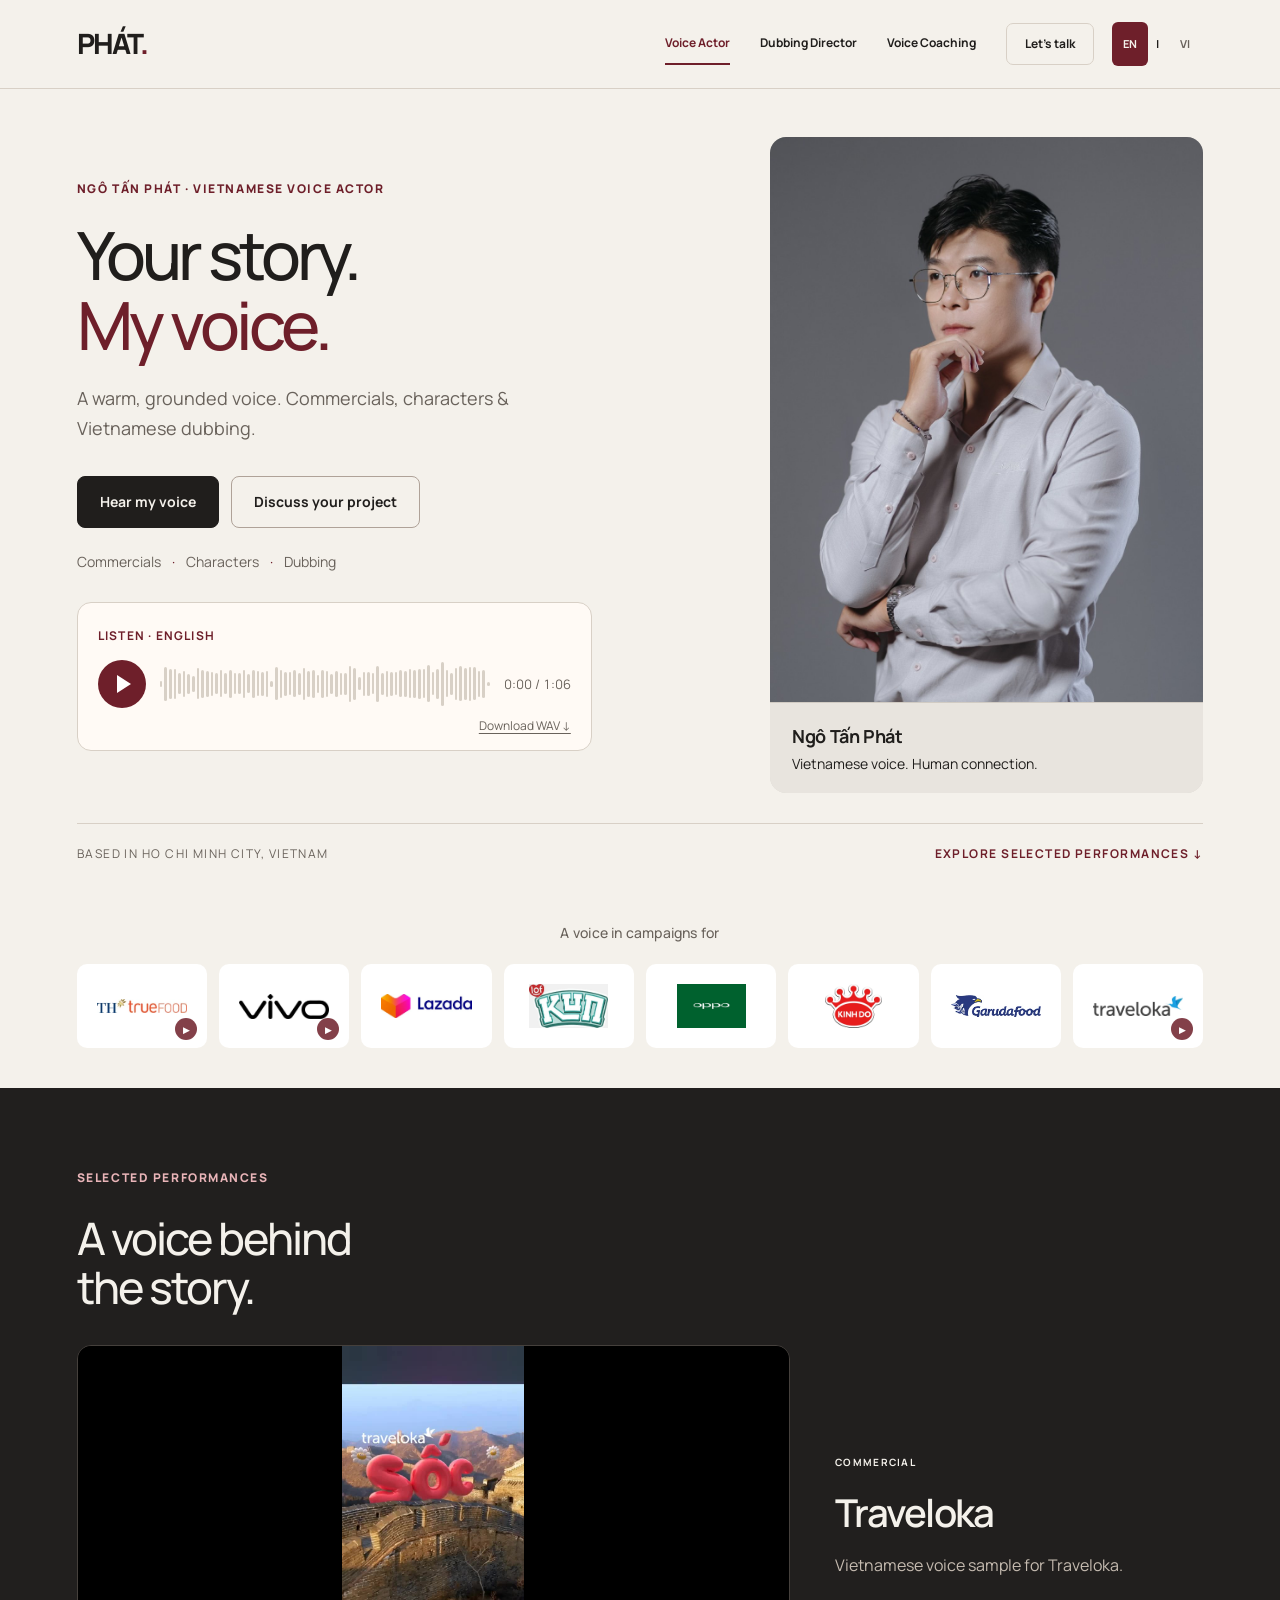
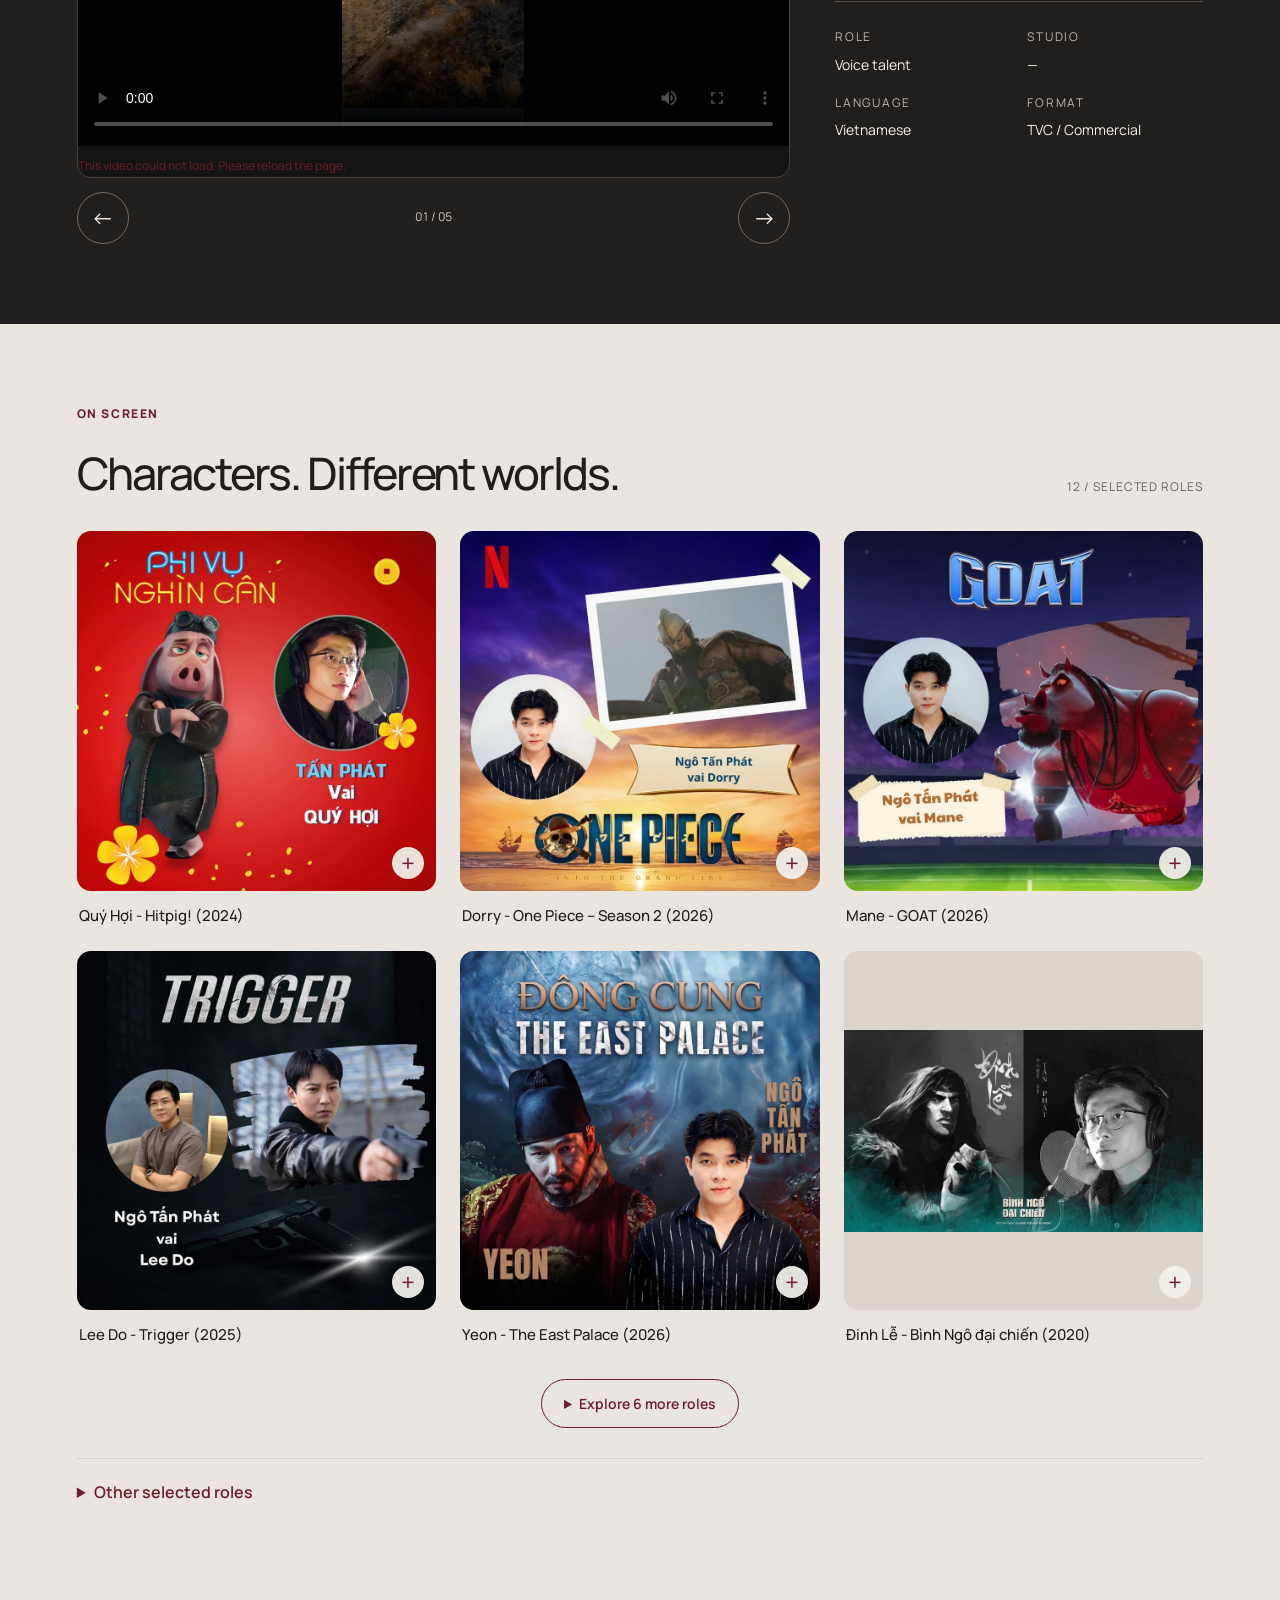
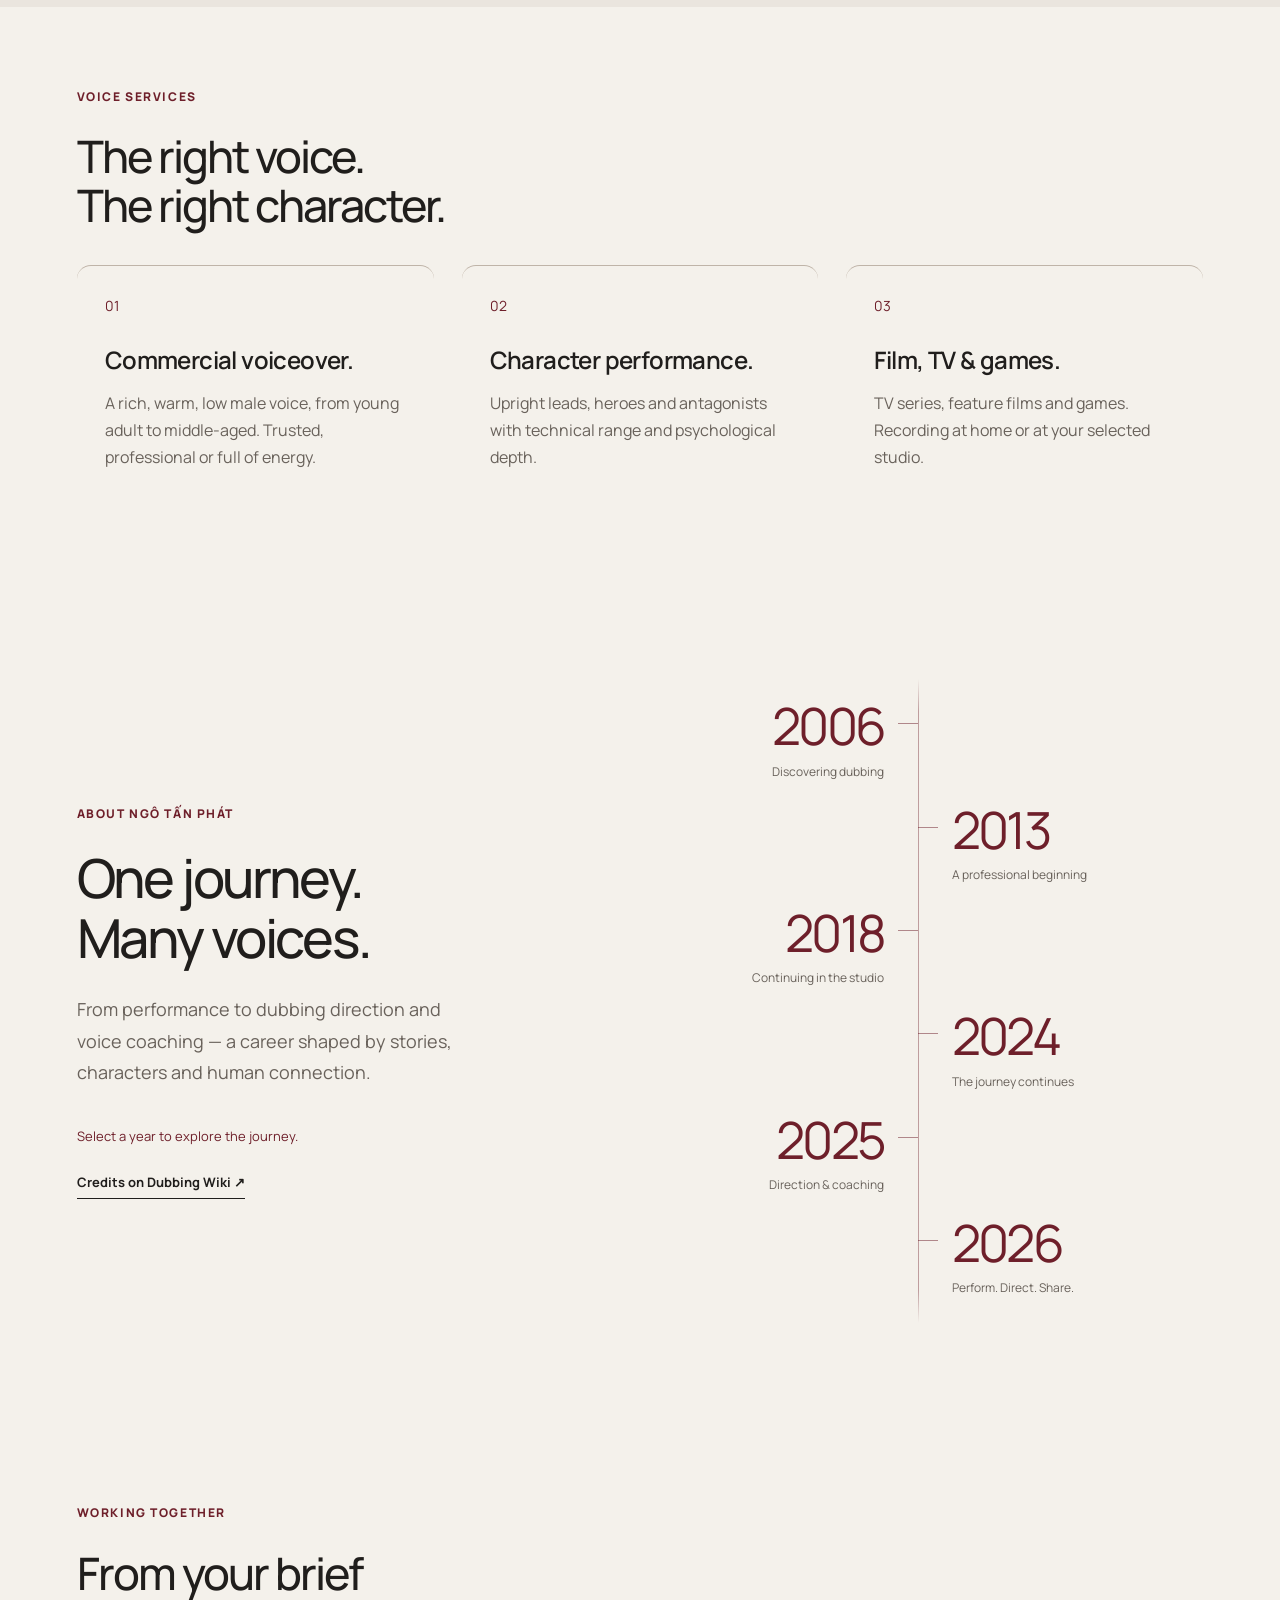
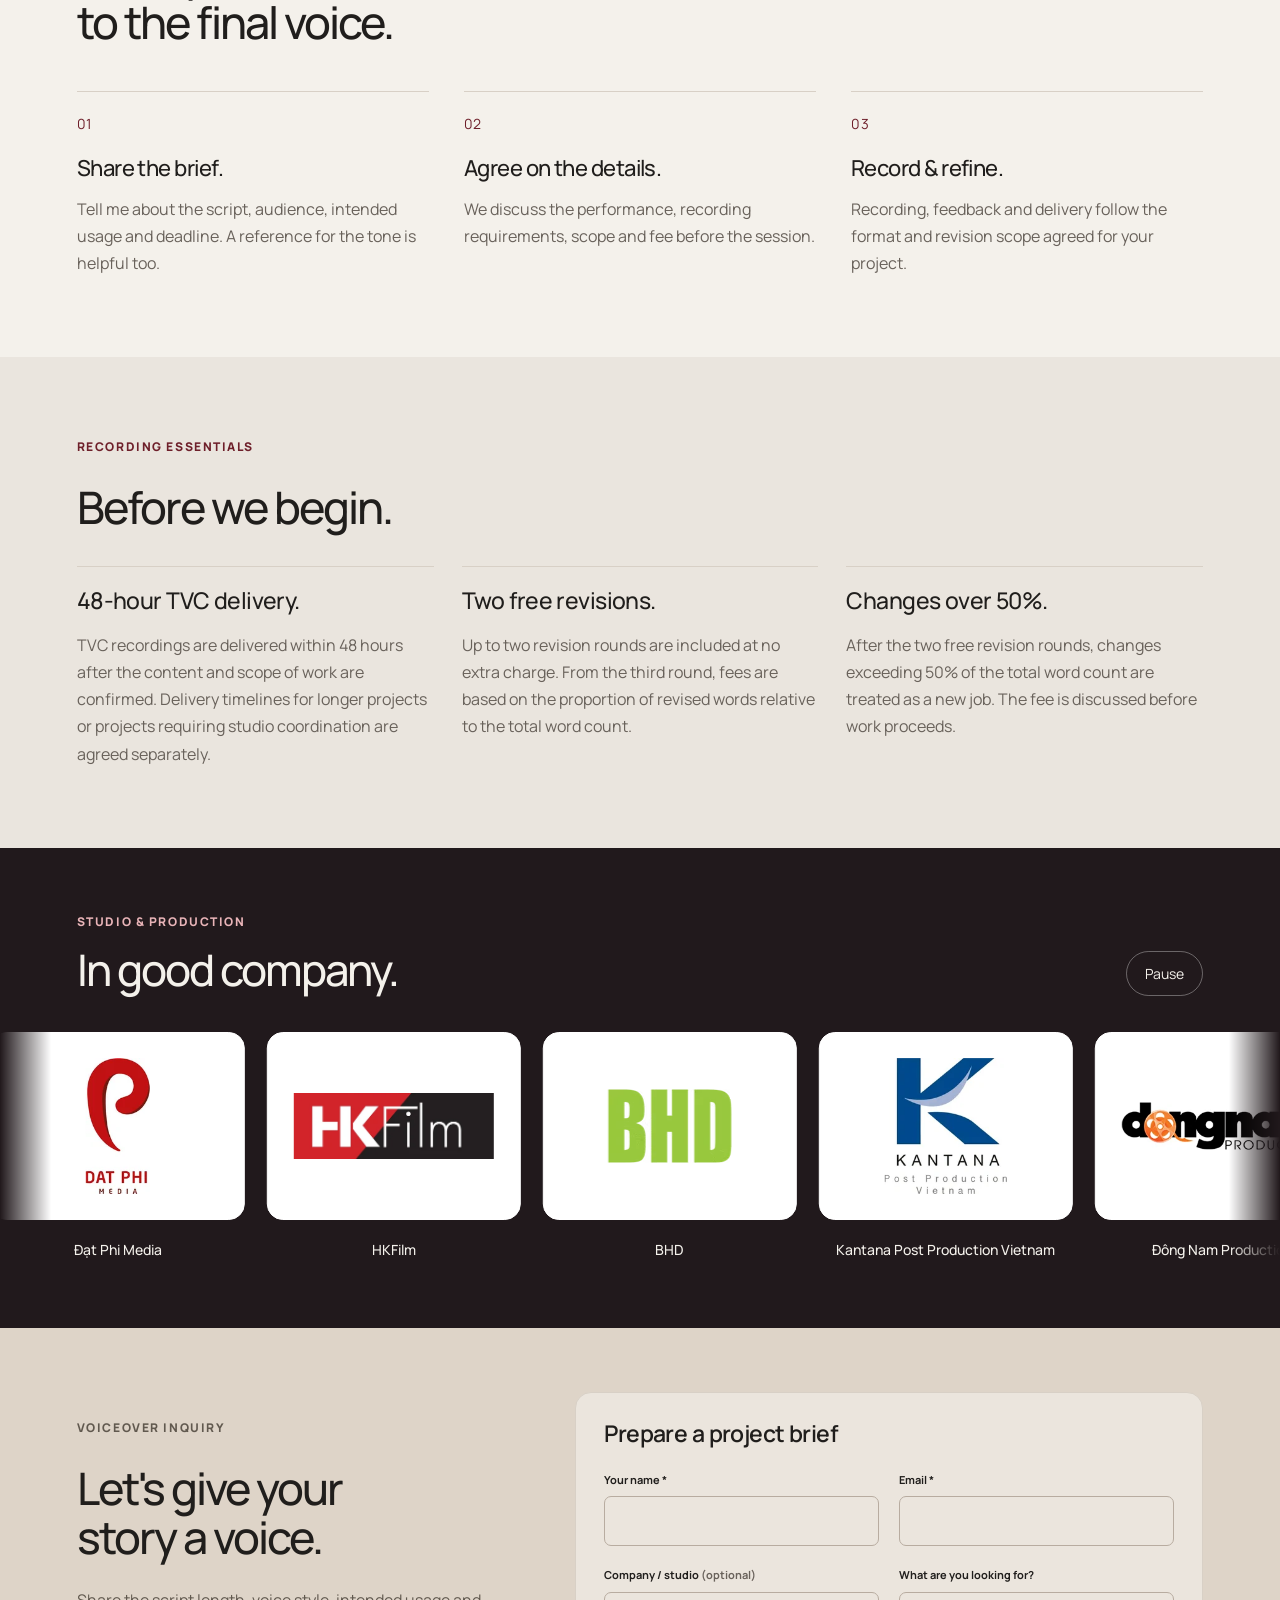
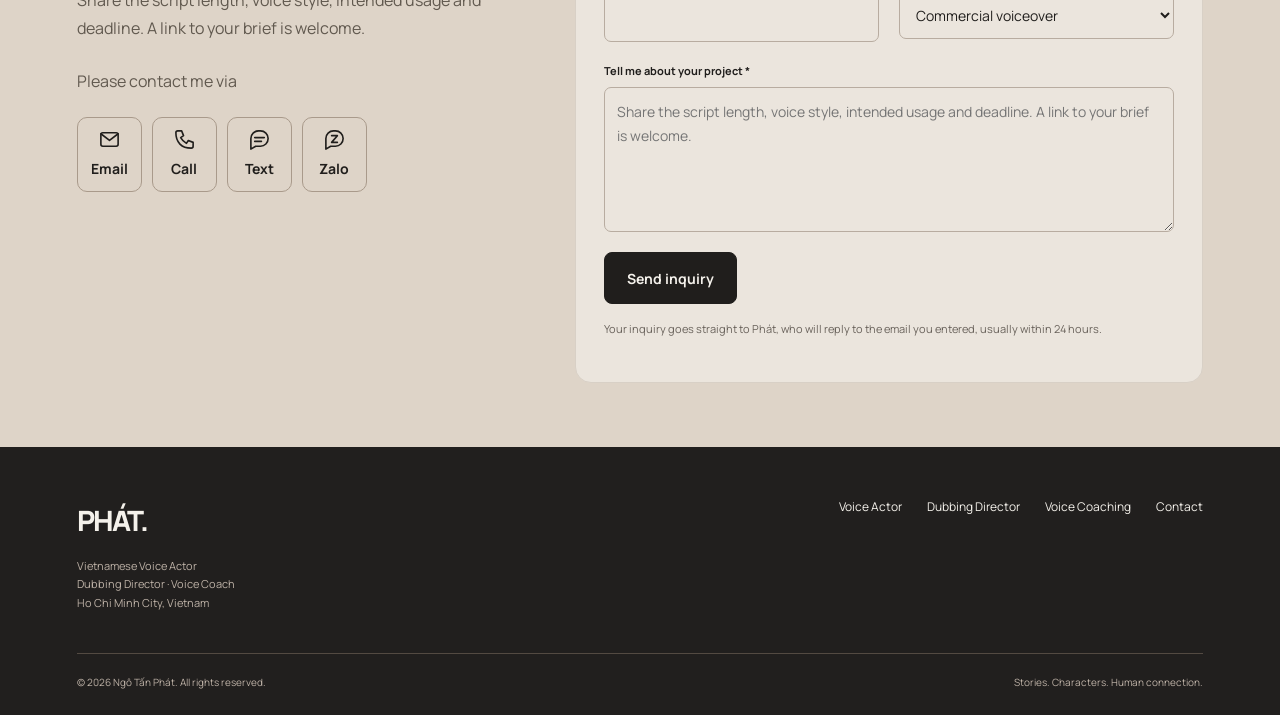
==== commit 0ca911ca: "Add link-preview images, canonical URLs, sitemap and Person data - 1200x630 share images (EN/VI) use" ====
--- a/en/index.html
+++ b/en/index.html
@@ -14,8 +14,20 @@
     <script src="../site-config.js?v=20261127c" defer></script>
     <script src="../projects.js?v=20261127c" defer></script>
     <script src="../assets/vendor/hls.light.min.js" defer></script><script src="../media-loader.js?v=20261127c" defer></script><script src="../script.js?v=20261127c" defer></script>
-    <link rel="alternate" hreflang="en" href="../en/index.html">
-    <link rel="alternate" hreflang="vi" href="../vi/index.html">
+    <link rel="canonical" href="https://ngotanphat.com/en/">
+    <link rel="alternate" hreflang="en" href="https://ngotanphat.com/en/">
+    <link rel="alternate" hreflang="vi" href="https://ngotanphat.com/vi/">
+    <link rel="alternate" hreflang="x-default" href="https://ngotanphat.com/en/">
+    <meta property="og:url" content="https://ngotanphat.com/en/">
+    <meta property="og:site_name" content="Ngô Tấn Phát">
+    <meta property="og:locale" content="en_US">
+    <meta property="og:locale:alternate" content="vi_VN">
+    <meta property="og:image" content="https://ngotanphat.com/assets/images/share/og-en.jpg">
+    <meta property="og:image:width" content="1200">
+    <meta property="og:image:height" content="630">
+    <meta property="og:image:alt" content="Ngô Tấn Phát — Vietnamese Voice Actor">
+    <meta name="twitter:card" content="summary_large_image">
+    <script type="application/ld+json">{"@context": "https://schema.org", "@type": "Person", "name": "Ngô Tấn Phát", "alternateName": "Ngo Tan Phat", "url": "https://ngotanphat.com/en/", "image": "https://ngotanphat.com/assets/images/portrait.jpg", "jobTitle": "Vietnamese Voice Actor", "description": "Vietnamese voiceover and character performance by Ngô Tấn Phát. Listen to a commercial demo, explore selected work and discuss your project.", "knowsLanguage": ["vi", "en"], "email": "mailto:tanphatngo@hotmail.com", "telephone": "+84362947507", "address": {"@type": "PostalAddress", "addressCountry": "VN"}}</script>
   </head>
   <body class="visual-site page-index">
     <a class="skip-link" href="#main">Skip to content</a>
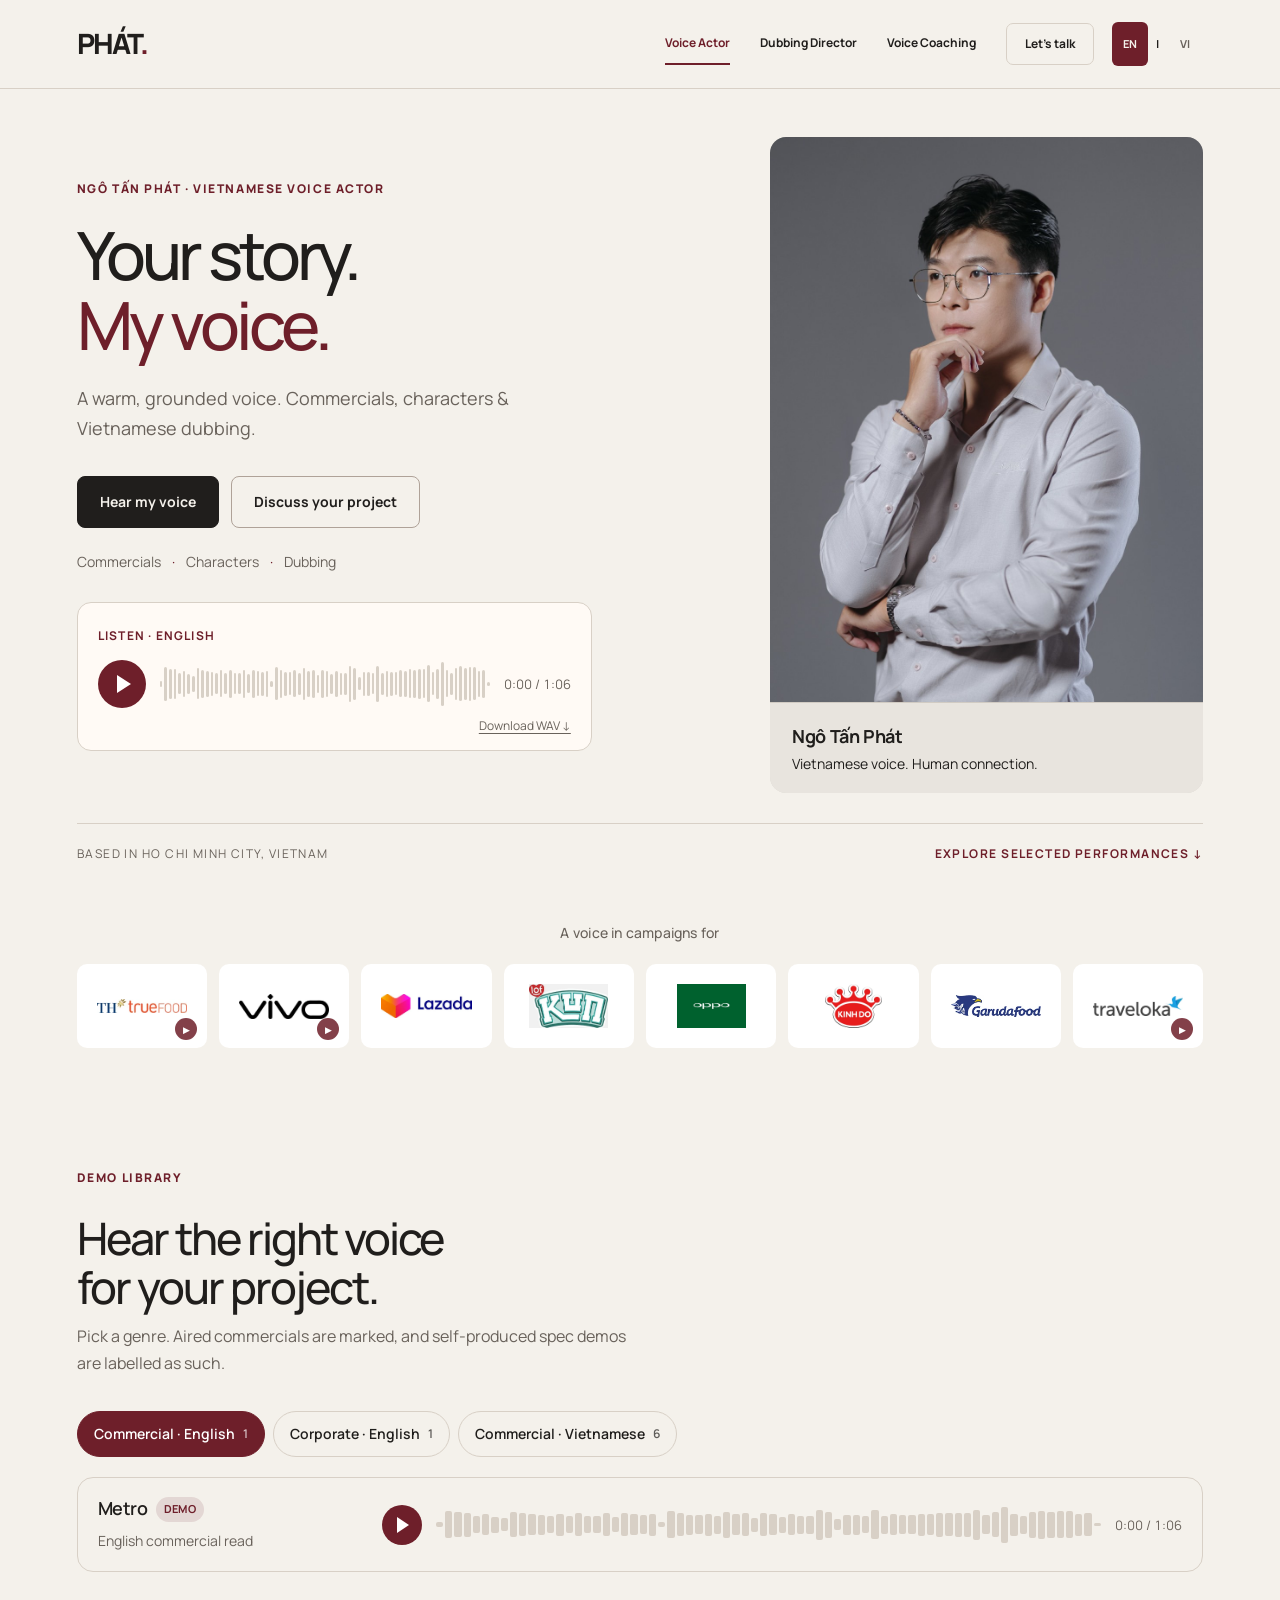
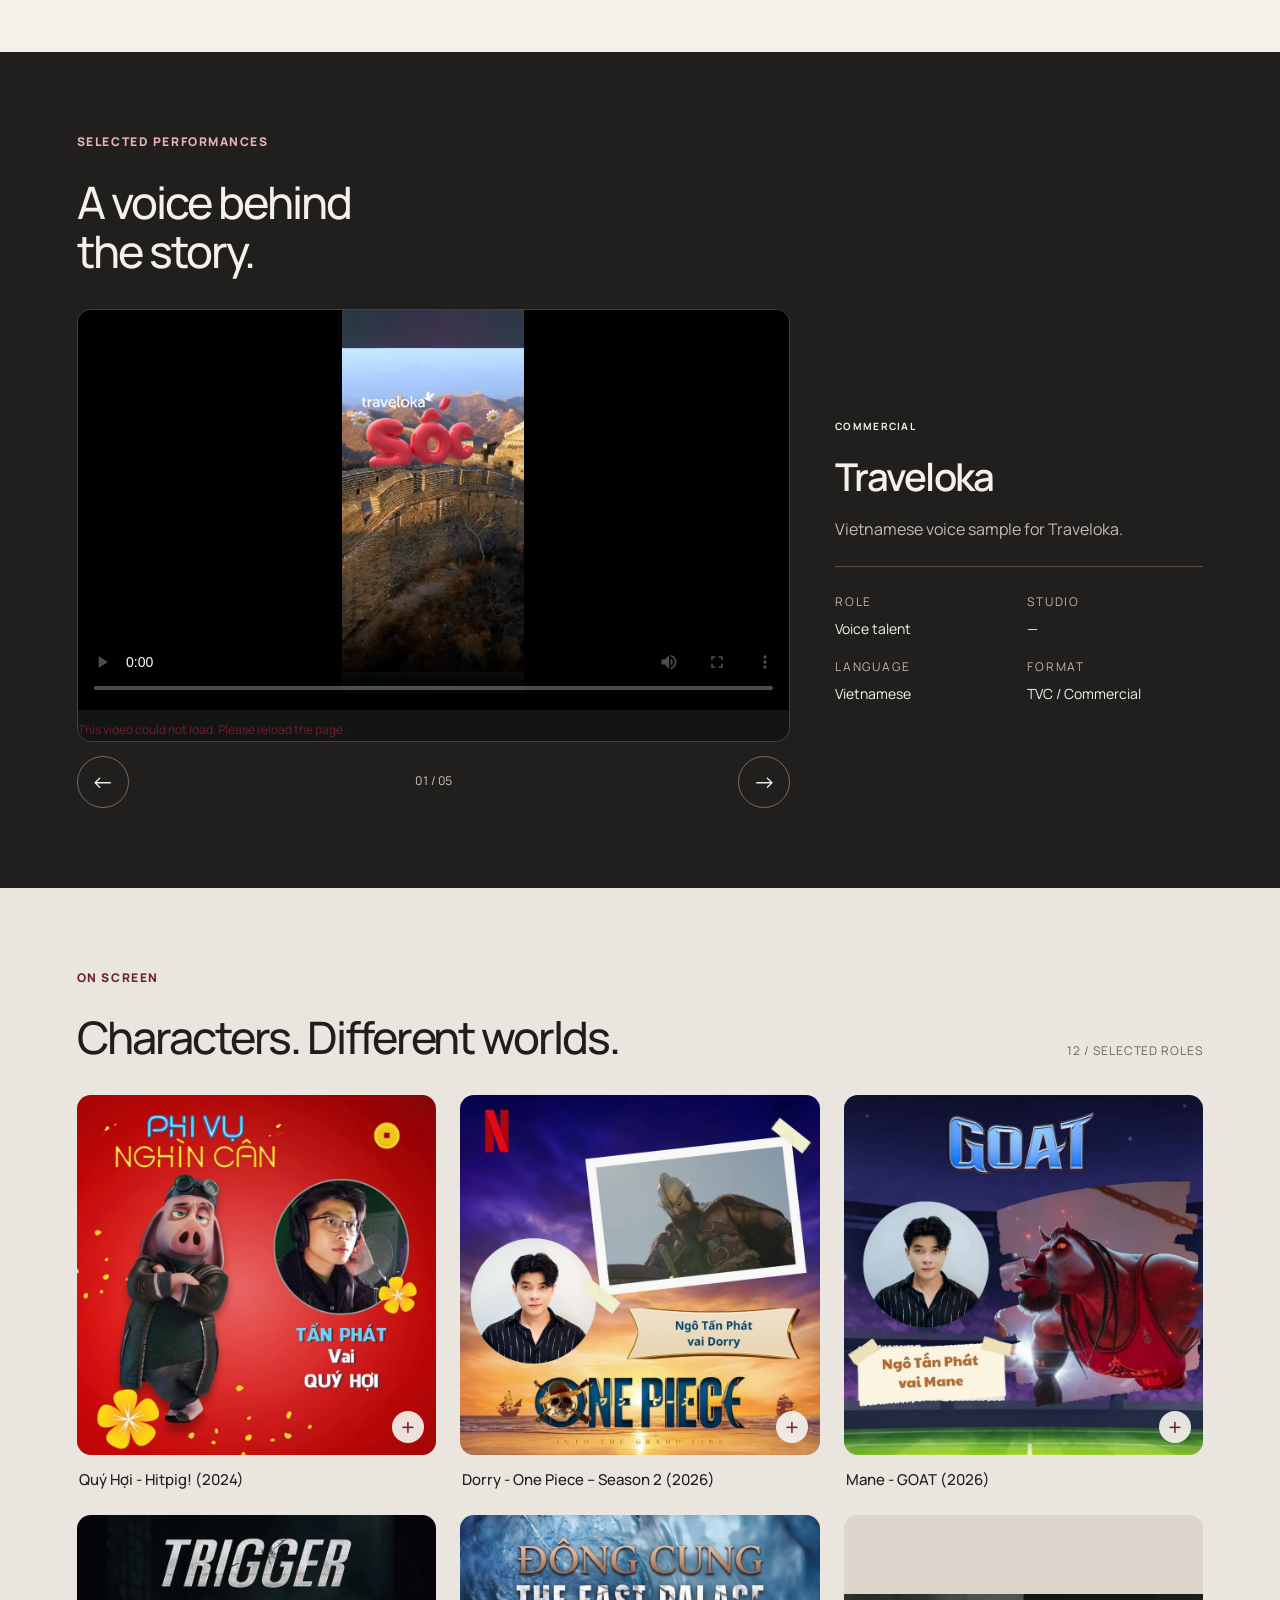
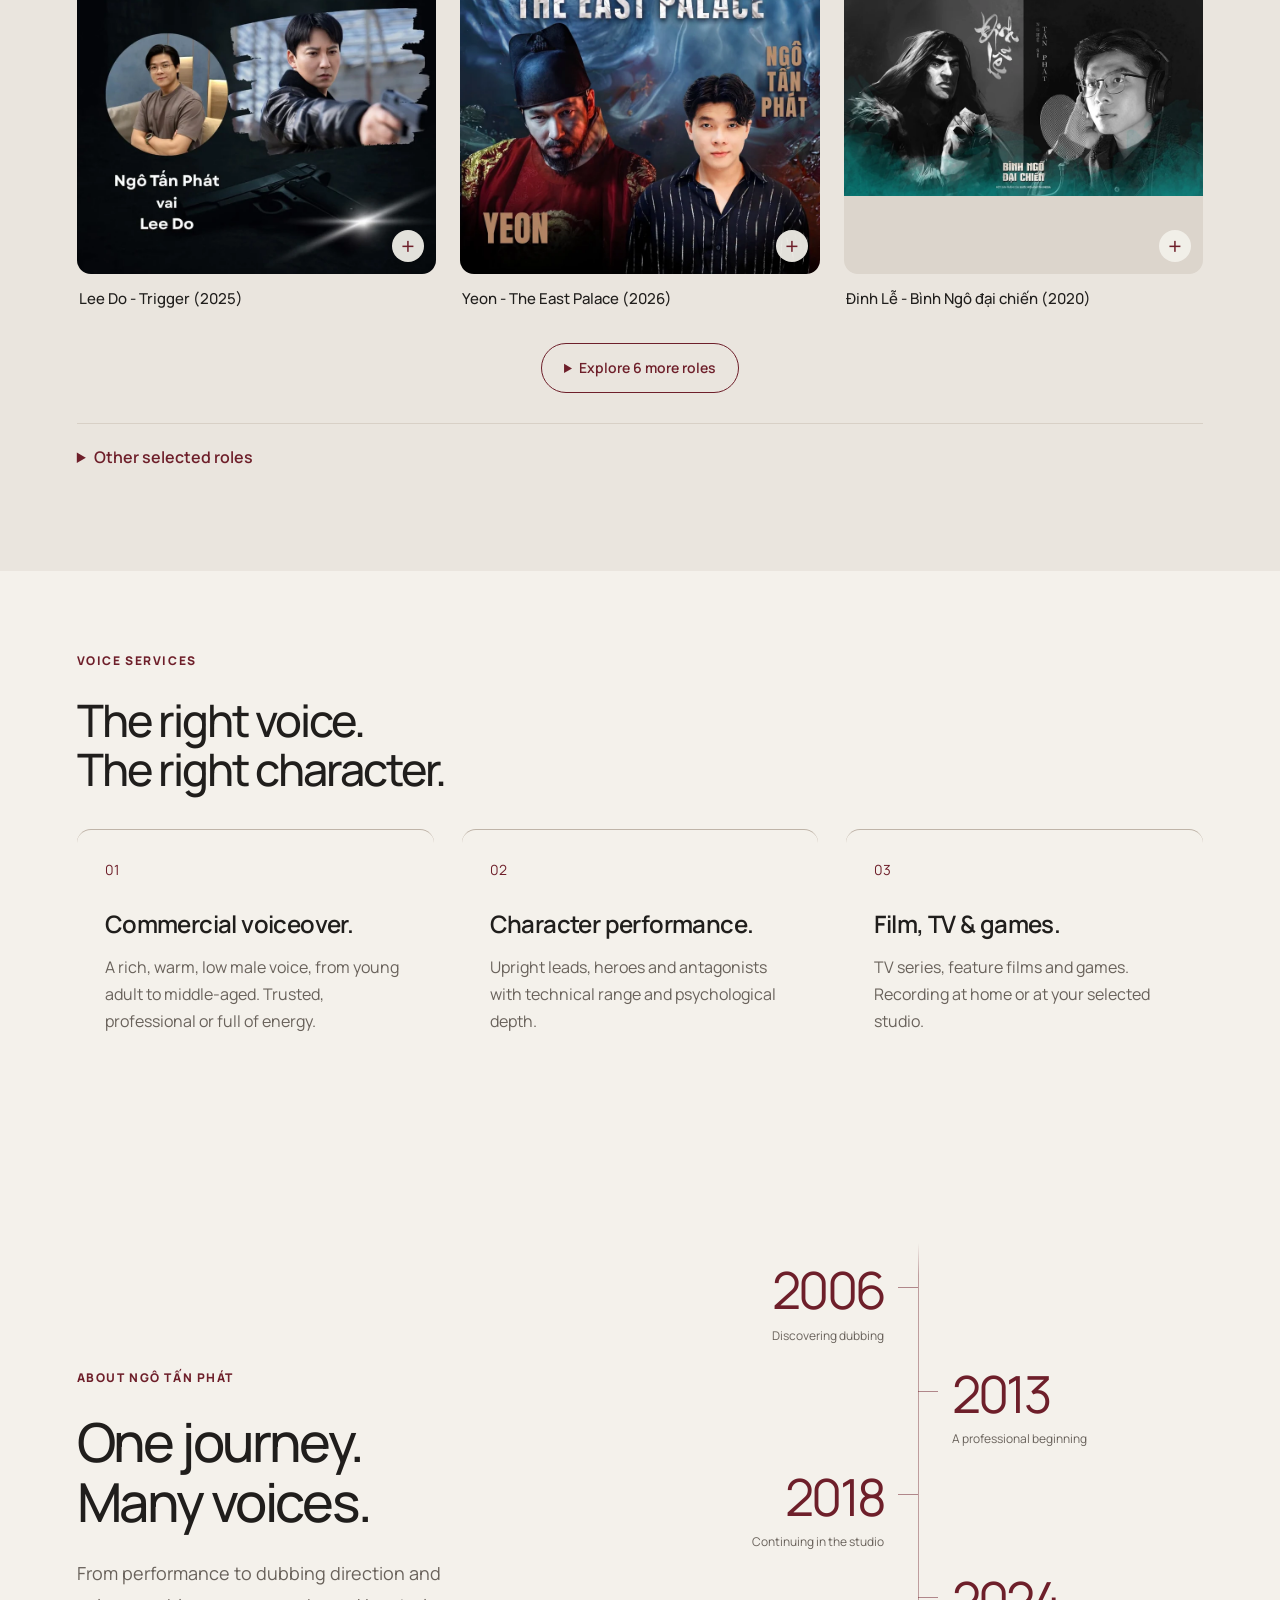
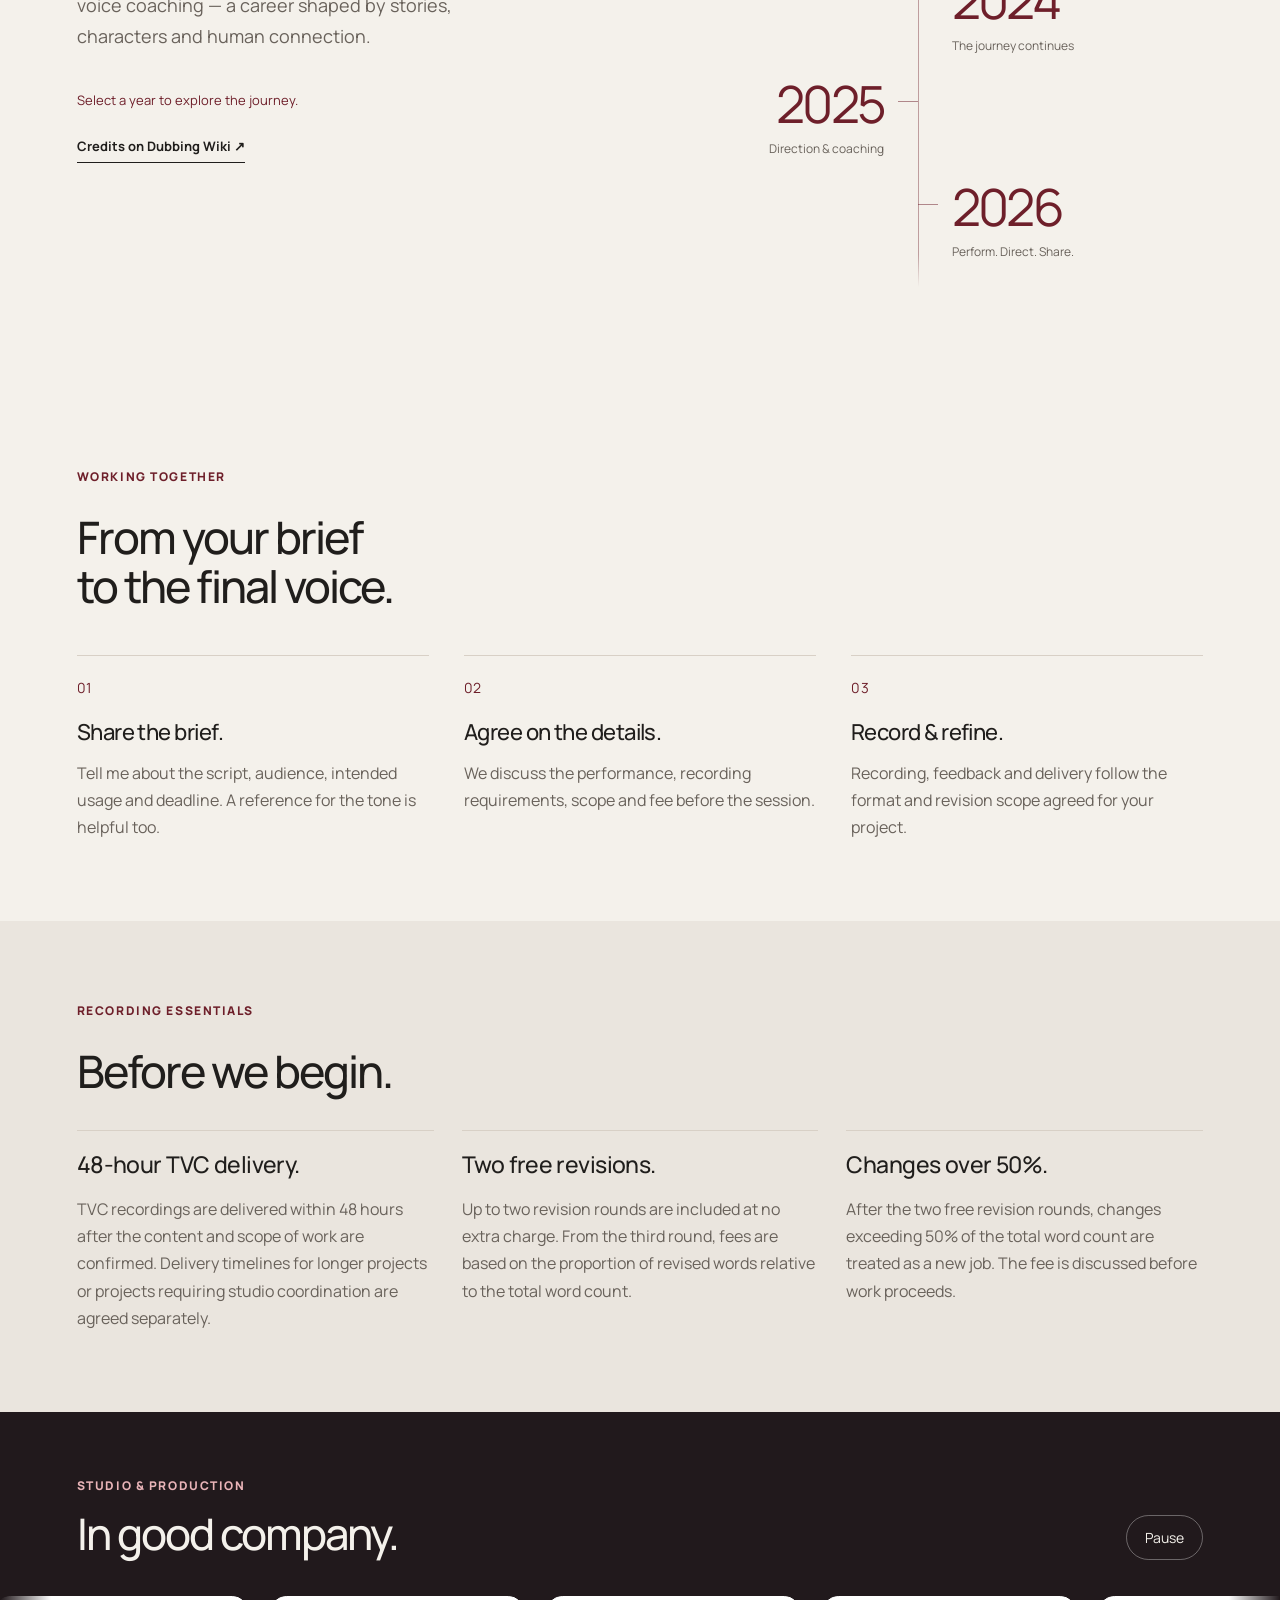
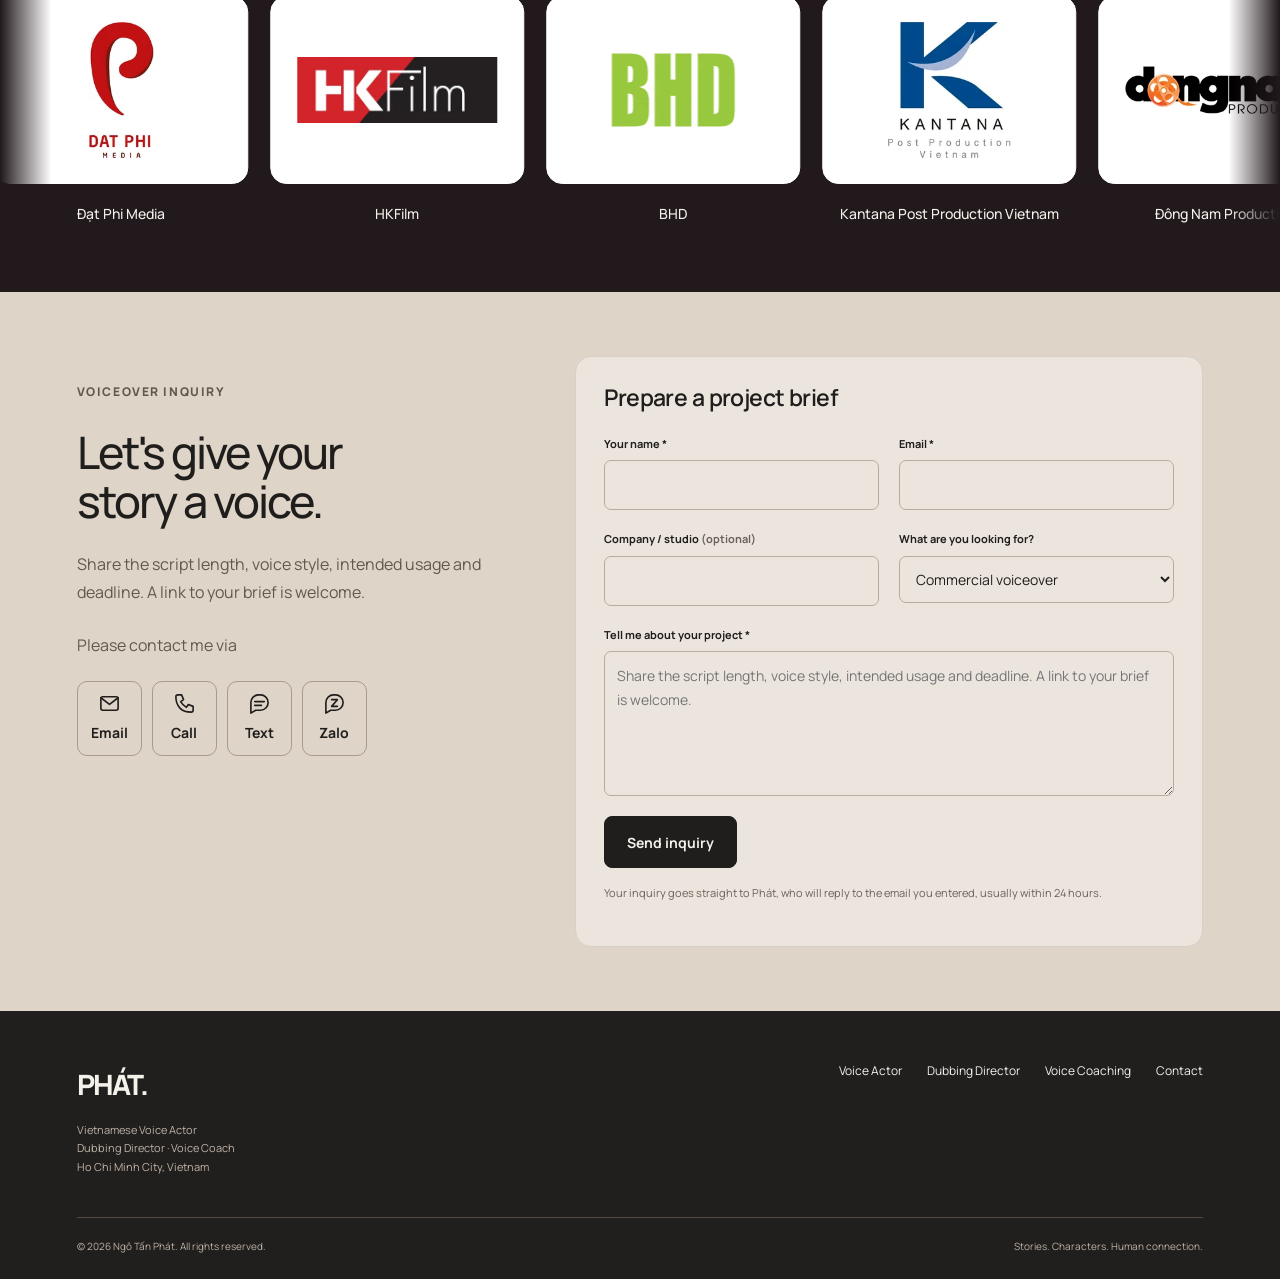
==== commit d9df450e: "Add a demo library with genre tabs to the home pages - Tabs: Commercial VI (6), Commercial EN (1), C" ====
--- a/en/index.html
+++ b/en/index.html
@@ -10,10 +10,10 @@
     <meta property="og:title" content="Ngô Tấn Phát — Vietnamese Voice Actor">
     <meta property="og:description" content="Vietnamese voiceover and character performance by Ngô Tấn Phát. Listen to a commercial demo, explore selected work and discuss your project.">
     <link rel="icon" href="../assets/favicon.svg" type="image/svg+xml">
-    <link rel="stylesheet" href="../style.css?v=20261127c">
-    <script src="../site-config.js?v=20261127c" defer></script>
-    <script src="../projects.js?v=20261127c" defer></script>
-    <script src="../assets/vendor/hls.light.min.js" defer></script><script src="../media-loader.js?v=20261127c" defer></script><script src="../script.js?v=20261127c" defer></script>
+    <link rel="stylesheet" href="../style.css?v=20261127d">
+    <script src="../site-config.js?v=20261127d" defer></script>
+    <script src="../projects.js?v=20261127d" defer></script>
+    <script src="../assets/vendor/hls.light.min.js" defer></script><script src="../media-loader.js?v=20261127d" defer></script><script src="../script.js?v=20261127d" defer></script>
     <link rel="canonical" href="https://ngotanphat.com/en/">
     <link rel="alternate" hreflang="en" href="https://ngotanphat.com/en/">
     <link rel="alternate" hreflang="vi" href="https://ngotanphat.com/vi/">
@@ -97,7 +97,7 @@
           </div>
         </div>
       </section>
-      <section class="logo-section brands-section" id="brands" aria-label="A voice in campaigns for"><div class="wrap"><div class="logo-heading"><h2>A voice in campaigns for</h2></div><div class="logo-grid brands-grid"><div class="logo-cell"><img src="../assets/images/web/brands-TH-true-Food.webp" alt="TH true FOOD" width="240" height="36" loading="lazy" decoding="async"></div><div class="logo-cell"><img src="../assets/images/web/brands-Vivo.webp" alt="vivo" width="420" height="117" loading="lazy" decoding="async"></div><div class="logo-cell"><img src="../assets/images/web/brands-lazada.webp" alt="Lazada" width="420" height="109" loading="lazy" decoding="async"></div><div class="logo-cell"><img src="../assets/images/web/brands-LOF-Kun.webp" alt="LOF KUN" width="394" height="220" loading="lazy" decoding="async"></div><div class="logo-cell"><img src="../assets/images/web/brands-Oppo.webp" alt="OPPO" width="345" height="220" loading="lazy" decoding="async"></div><div class="logo-cell"><img src="../assets/images/web/brands-Kinh-Do.webp" alt="Kinh Đô" width="284" height="220" loading="lazy" decoding="async"></div><div class="logo-cell"><img src="../assets/images/web/brands-Garuda-Food.webp" alt="Garudafood" width="309" height="75" loading="lazy" decoding="async"></div><div class="logo-cell"><img src="../assets/images/web/brands-traveloka.webp" alt="Traveloka" width="420" height="92" loading="lazy" decoding="async"></div></div></div></section><section class="section dark" id="selected">
+      <section class="logo-section brands-section" id="brands" aria-label="A voice in campaigns for"><div class="wrap"><div class="logo-heading"><h2>A voice in campaigns for</h2></div><div class="logo-grid brands-grid"><div class="logo-cell"><img src="../assets/images/web/brands-TH-true-Food.webp" alt="TH true FOOD" width="240" height="36" loading="lazy" decoding="async"></div><div class="logo-cell"><img src="../assets/images/web/brands-Vivo.webp" alt="vivo" width="420" height="117" loading="lazy" decoding="async"></div><div class="logo-cell"><img src="../assets/images/web/brands-lazada.webp" alt="Lazada" width="420" height="109" loading="lazy" decoding="async"></div><div class="logo-cell"><img src="../assets/images/web/brands-LOF-Kun.webp" alt="LOF KUN" width="394" height="220" loading="lazy" decoding="async"></div><div class="logo-cell"><img src="../assets/images/web/brands-Oppo.webp" alt="OPPO" width="345" height="220" loading="lazy" decoding="async"></div><div class="logo-cell"><img src="../assets/images/web/brands-Kinh-Do.webp" alt="Kinh Đô" width="284" height="220" loading="lazy" decoding="async"></div><div class="logo-cell"><img src="../assets/images/web/brands-Garuda-Food.webp" alt="Garudafood" width="309" height="75" loading="lazy" decoding="async"></div><div class="logo-cell"><img src="../assets/images/web/brands-traveloka.webp" alt="Traveloka" width="420" height="92" loading="lazy" decoding="async"></div></div></div></section><section class="section library-section" id="demos"><div class="wrap"><div class="section-head"><div><p class="eyebrow">DEMO LIBRARY</p><h2>Hear the right voice<br>for your project.</h2><p class="library-lead">Pick a genre. Aired commercials are marked, and self-produced spec demos are labelled as such.</p></div></div><div id="demo-library" data-base="../"><div class="library-tabs" role="tablist" aria-label="Demo genres"></div><div class="library-list"></div></div><noscript><p>Enable JavaScript to browse the demo library.</p></noscript></div></section><section class="section dark" id="selected">
         <div class="wrap">
           <div class="section-head">
             <div>
--- a/style.css
+++ b/style.css
@@ -1879,3 +1879,26 @@
   .vo-wave { gap: 1px; height: 40px; }
   .vo-time { font-size: 12px; padding-left: 4px; }
 }
+
+/* Thư viện demo theo thể loại */
+.library-section .section-head p.library-lead { color: var(--muted); max-width: 56ch; margin-top: 12px; }
+.library-tabs { display: flex; flex-wrap: wrap; gap: 8px; margin: 28px 0 20px; }
+.library-tab { font: inherit; font-size: 14px; font-weight: 600; display: inline-flex; align-items: center; gap: 8px; padding: 10px 16px; border-radius: 999px; border: 1px solid var(--line); background: transparent; color: inherit; cursor: pointer; transition: background .15s ease, color .15s ease, border-color .15s ease; }
+.library-tab:hover { border-color: var(--wine); }
+.library-tab[aria-selected="true"] { background: var(--wine); border-color: var(--wine); color: #fff; }
+.library-tab:focus-visible { outline: 2px solid var(--wine); outline-offset: 3px; }
+.library-count { font-size: 12px; opacity: .7; }
+.library-panel { display: grid; gap: 12px; }
+.library-item { display: grid; grid-template-columns: minmax(180px, 260px) 1fr; gap: 24px; align-items: center; padding: 18px 20px; border: 1px solid var(--line); border-radius: 16px; }
+.library-item audio { display: none; }
+.library-meta h3 { font-size: 18px; margin: 0; display: inline; margin-right: 8px; }
+.library-meta p { margin: 6px 0 0; font-size: 14px; color: var(--muted); }
+.library-badge { display: inline-block; vertical-align: 2px; font-size: 11px; font-weight: 700; letter-spacing: .04em; text-transform: uppercase; padding: 3px 8px; border-radius: 999px; background: color-mix(in srgb, var(--wine) 12%, transparent); color: var(--wine); }
+.library-item.is-spec .library-badge { background: color-mix(in srgb, var(--muted) 15%, transparent); color: var(--muted); }
+.library-item .vo-play { flex-basis: 40px; width: 40px; height: 40px; }
+.library-item .vo-play::before { left: 15px; top: 12px; border-width: 8px 0 8px 12px; }
+.library-item .vo-player.is-playing .vo-play::before { left: 13px; top: 12px; height: 16px; }
+.library-item .vo-wave { height: 36px; }
+@media (max-width: 700px) {
+  .library-item { grid-template-columns: 1fr; gap: 12px; padding: 16px; }
+}
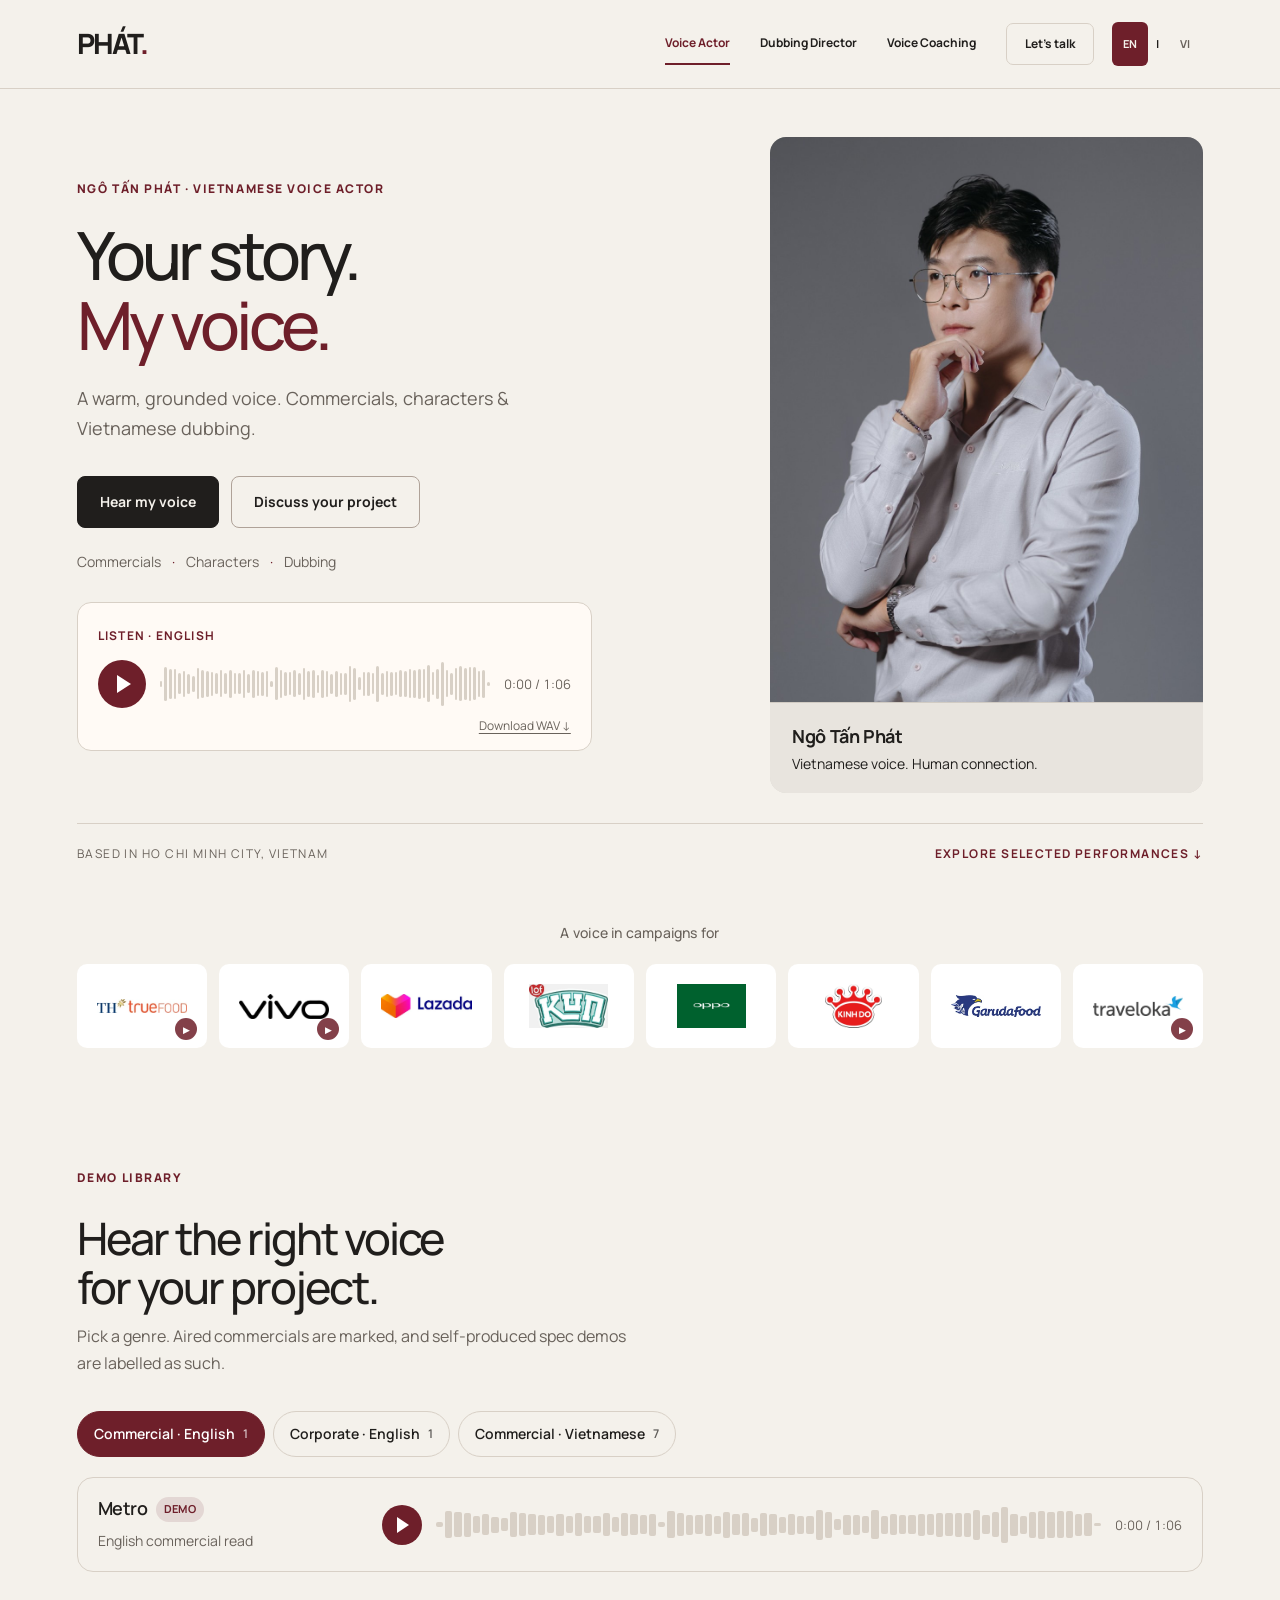
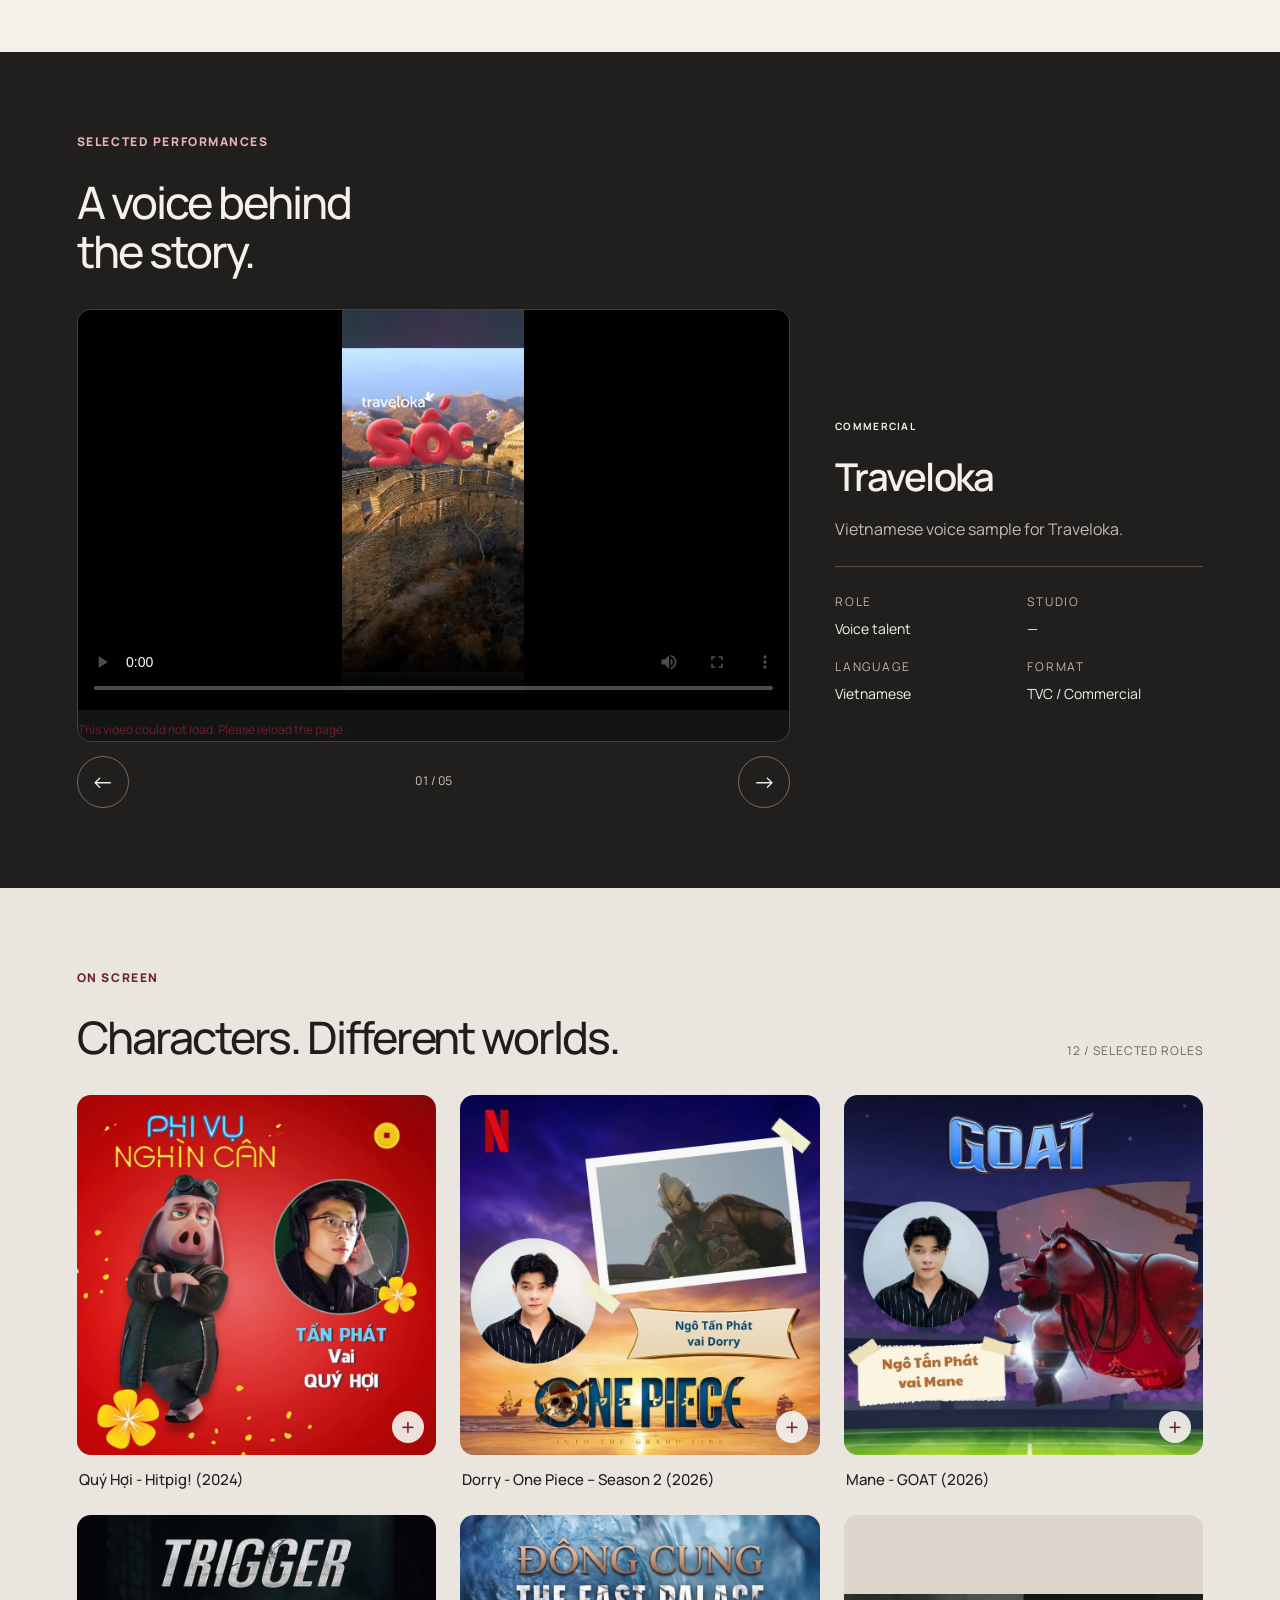
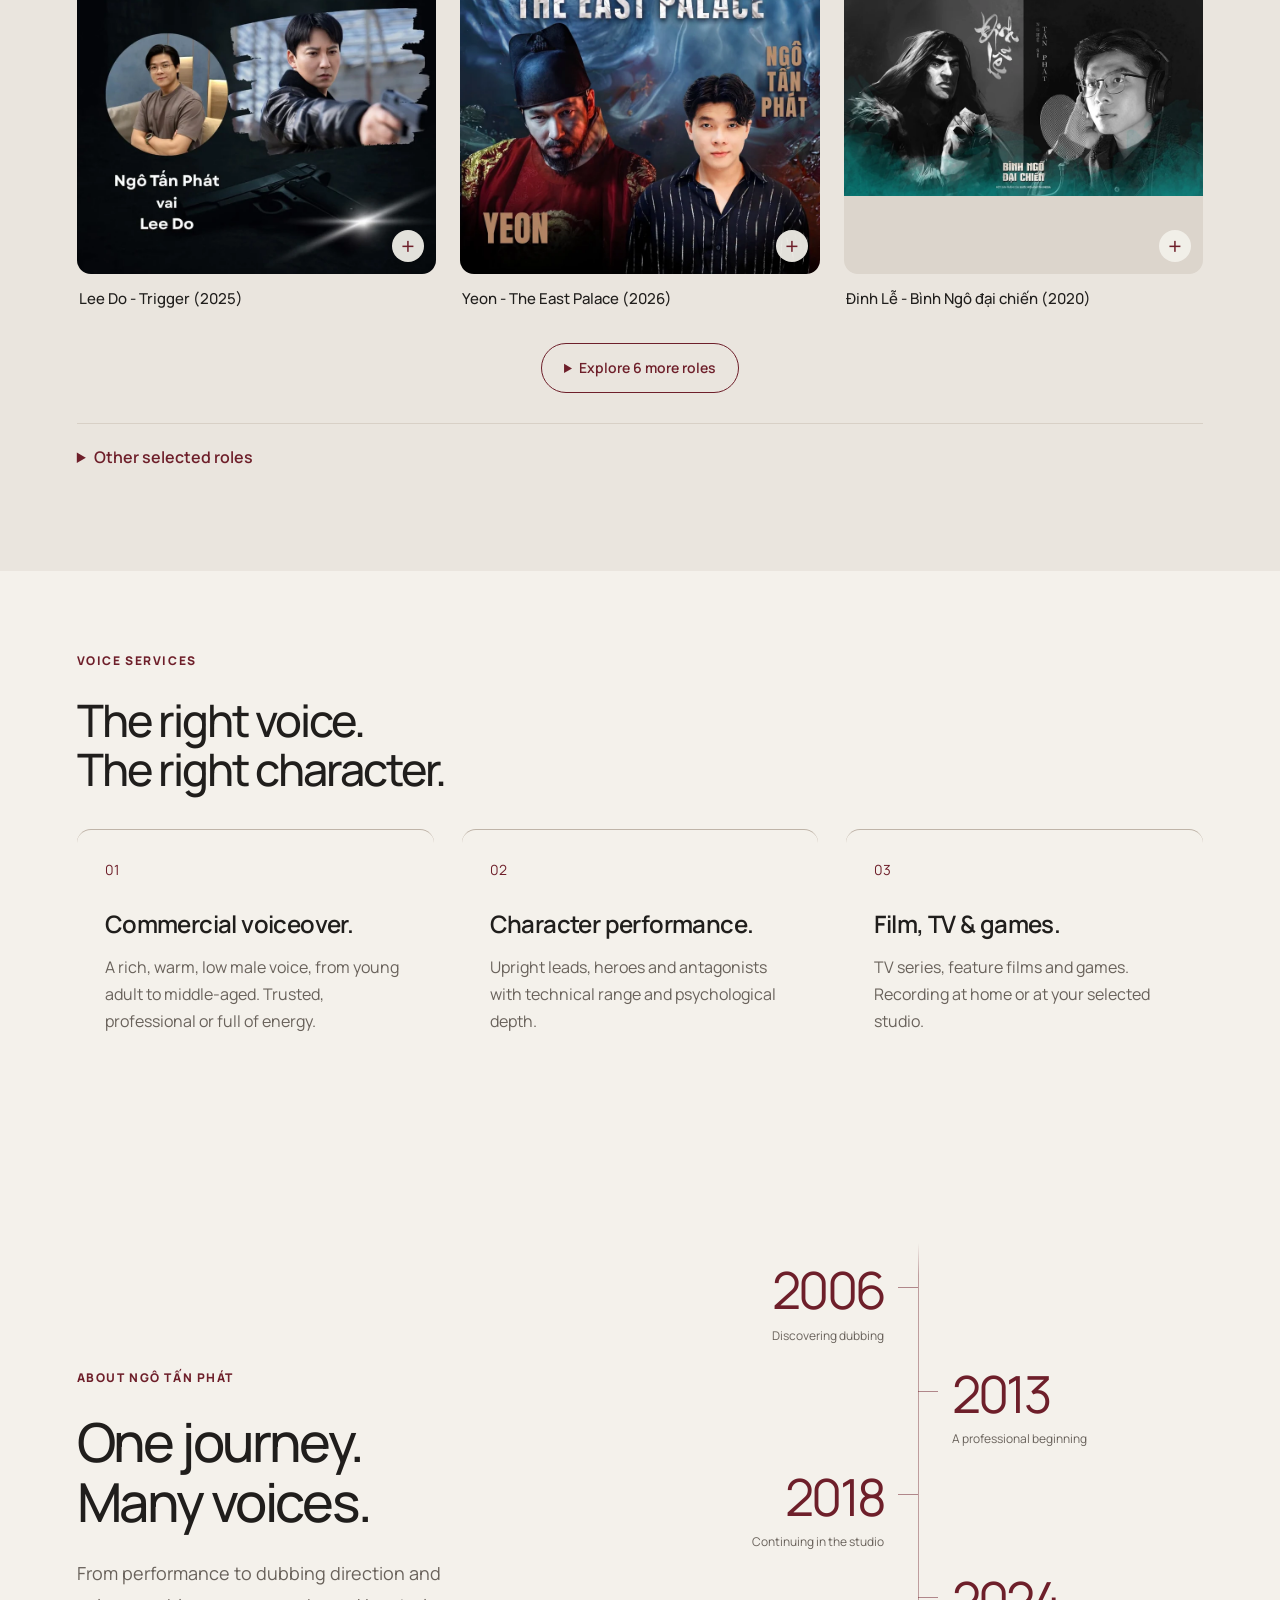
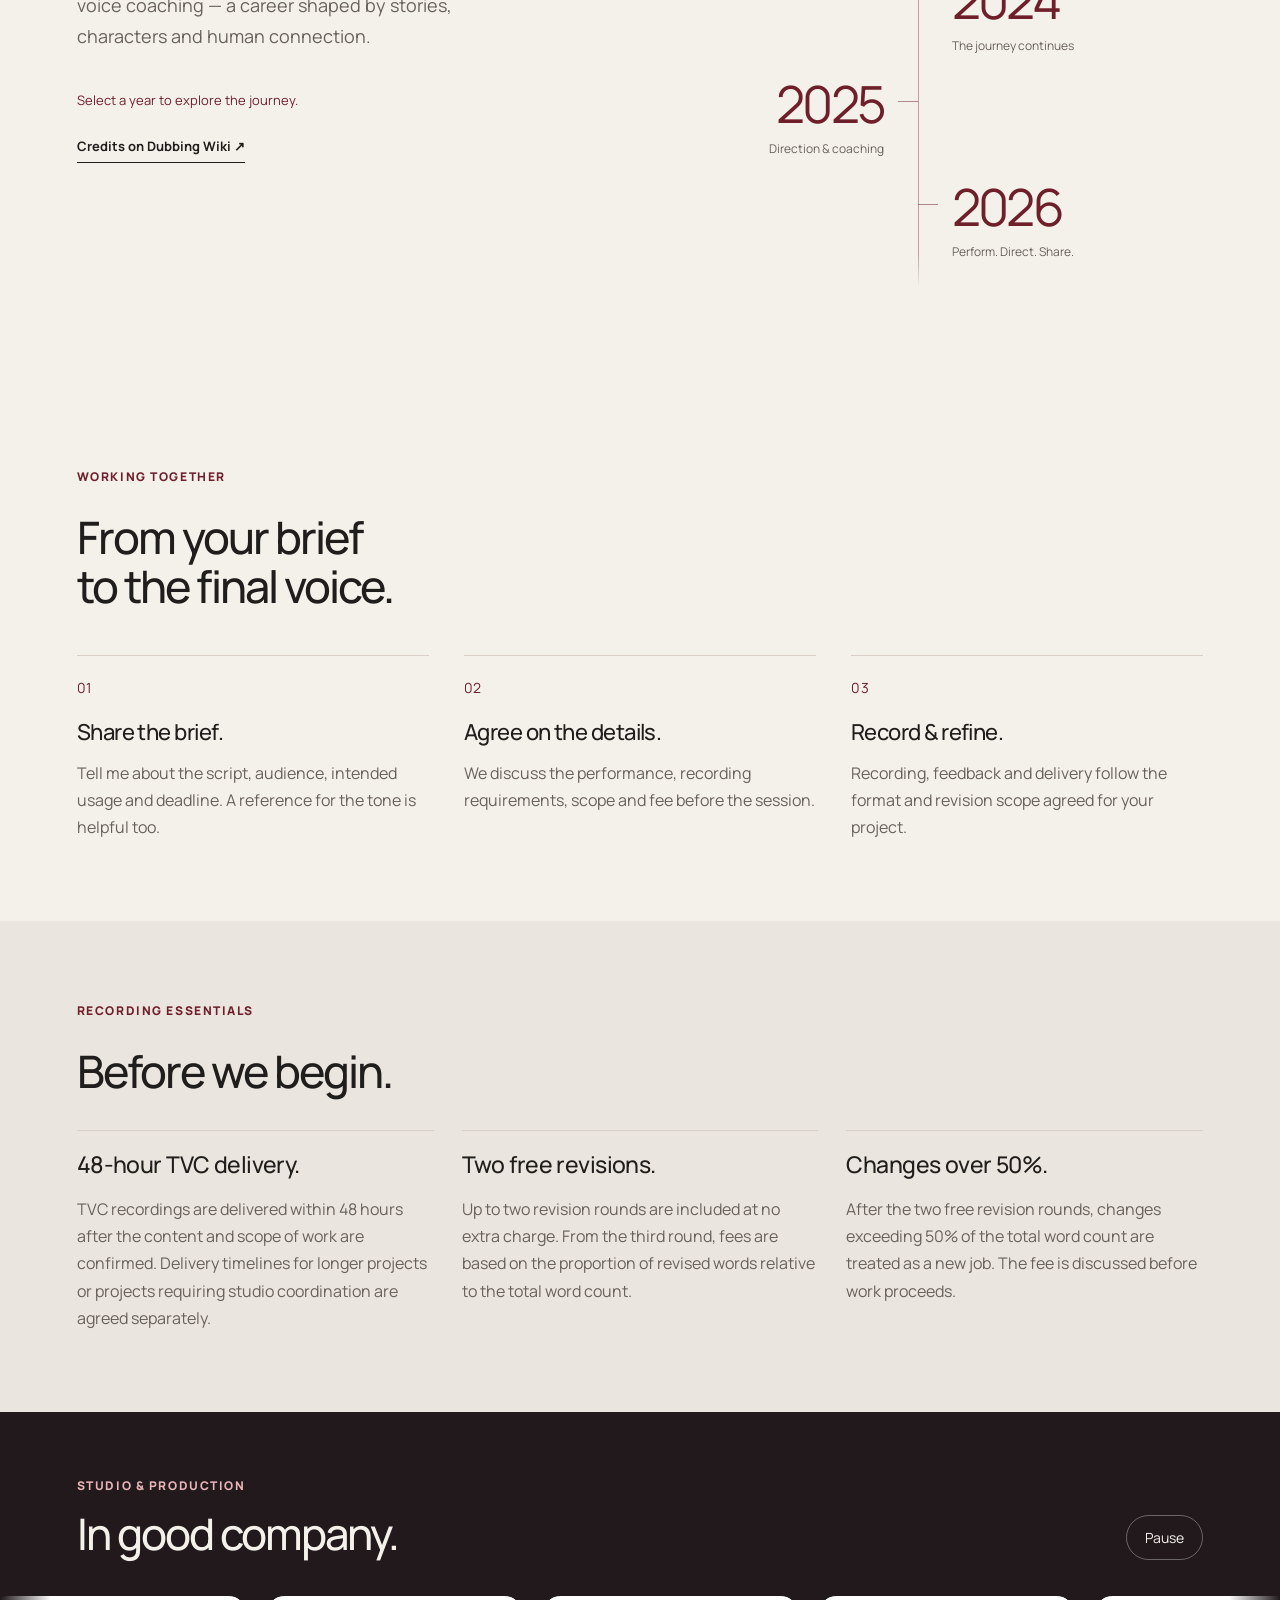
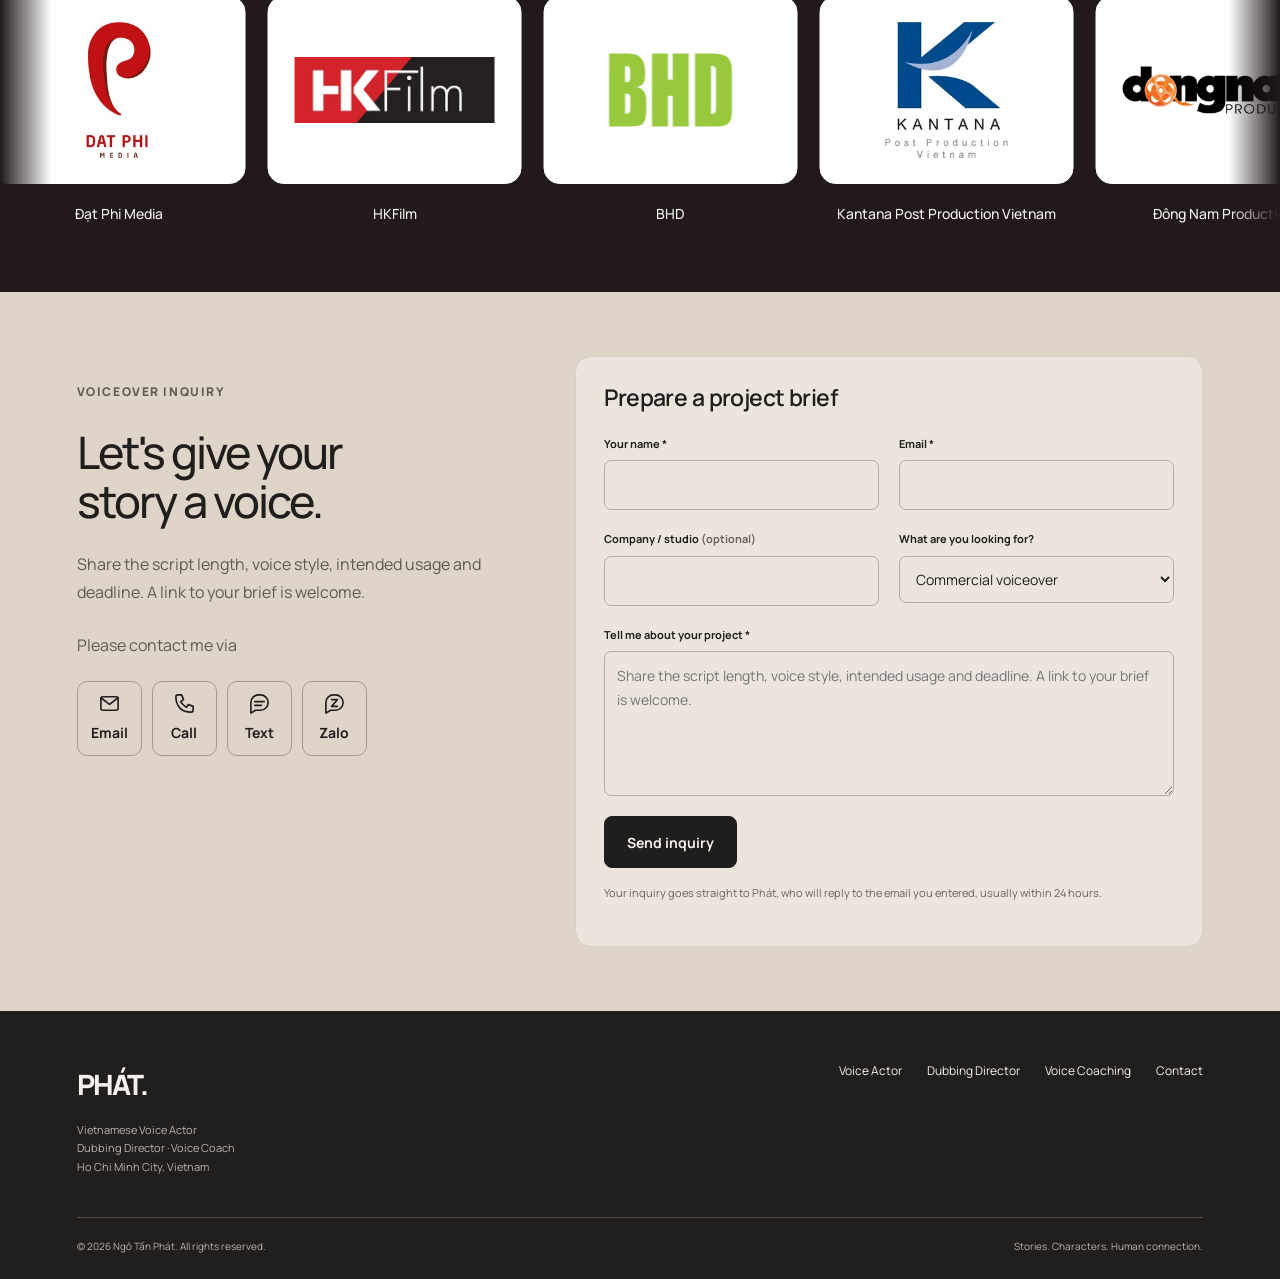
==== commit a7b69f34: "Add Sting spec demo to the demo library Co-Authored-By: Claude Opus 5.5 <noreply@anthropic.com> Clau" ====
--- a/en/index.html
+++ b/en/index.html
@@ -10,10 +10,10 @@
     <meta property="og:title" content="Ngô Tấn Phát — Vietnamese Voice Actor">
     <meta property="og:description" content="Vietnamese voiceover and character performance by Ngô Tấn Phát. Listen to a commercial demo, explore selected work and discuss your project.">
     <link rel="icon" href="../assets/favicon.svg" type="image/svg+xml">
-    <link rel="stylesheet" href="../style.css?v=20261127d">
-    <script src="../site-config.js?v=20261127d" defer></script>
-    <script src="../projects.js?v=20261127d" defer></script>
-    <script src="../assets/vendor/hls.light.min.js" defer></script><script src="../media-loader.js?v=20261127d" defer></script><script src="../script.js?v=20261127d" defer></script>
+    <link rel="stylesheet" href="../style.css?v=20261127e">
+    <script src="../site-config.js?v=20261127e" defer></script>
+    <script src="../projects.js?v=20261127e" defer></script>
+    <script src="../assets/vendor/hls.light.min.js" defer></script><script src="../media-loader.js?v=20261127e" defer></script><script src="../script.js?v=20261127e" defer></script>
     <link rel="canonical" href="https://ngotanphat.com/en/">
     <link rel="alternate" hreflang="en" href="https://ngotanphat.com/en/">
     <link rel="alternate" hreflang="vi" href="https://ngotanphat.com/vi/">
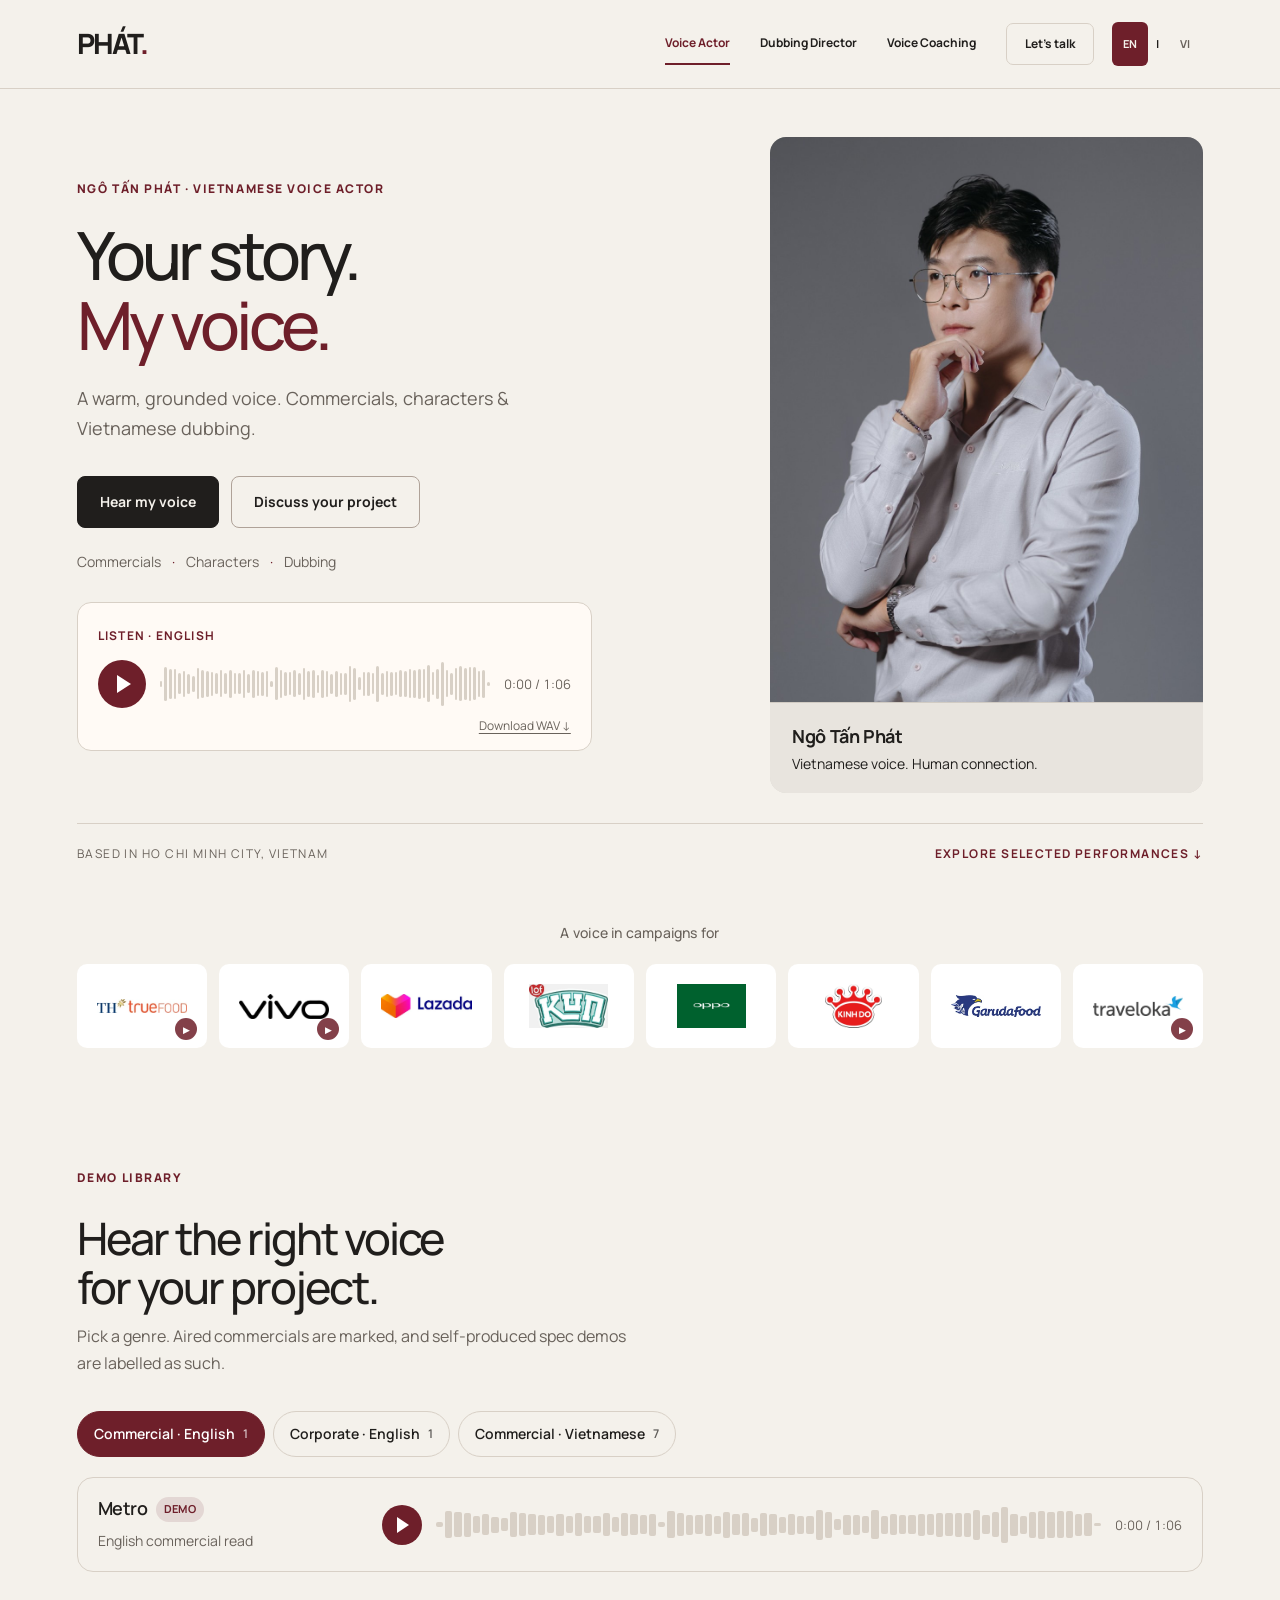
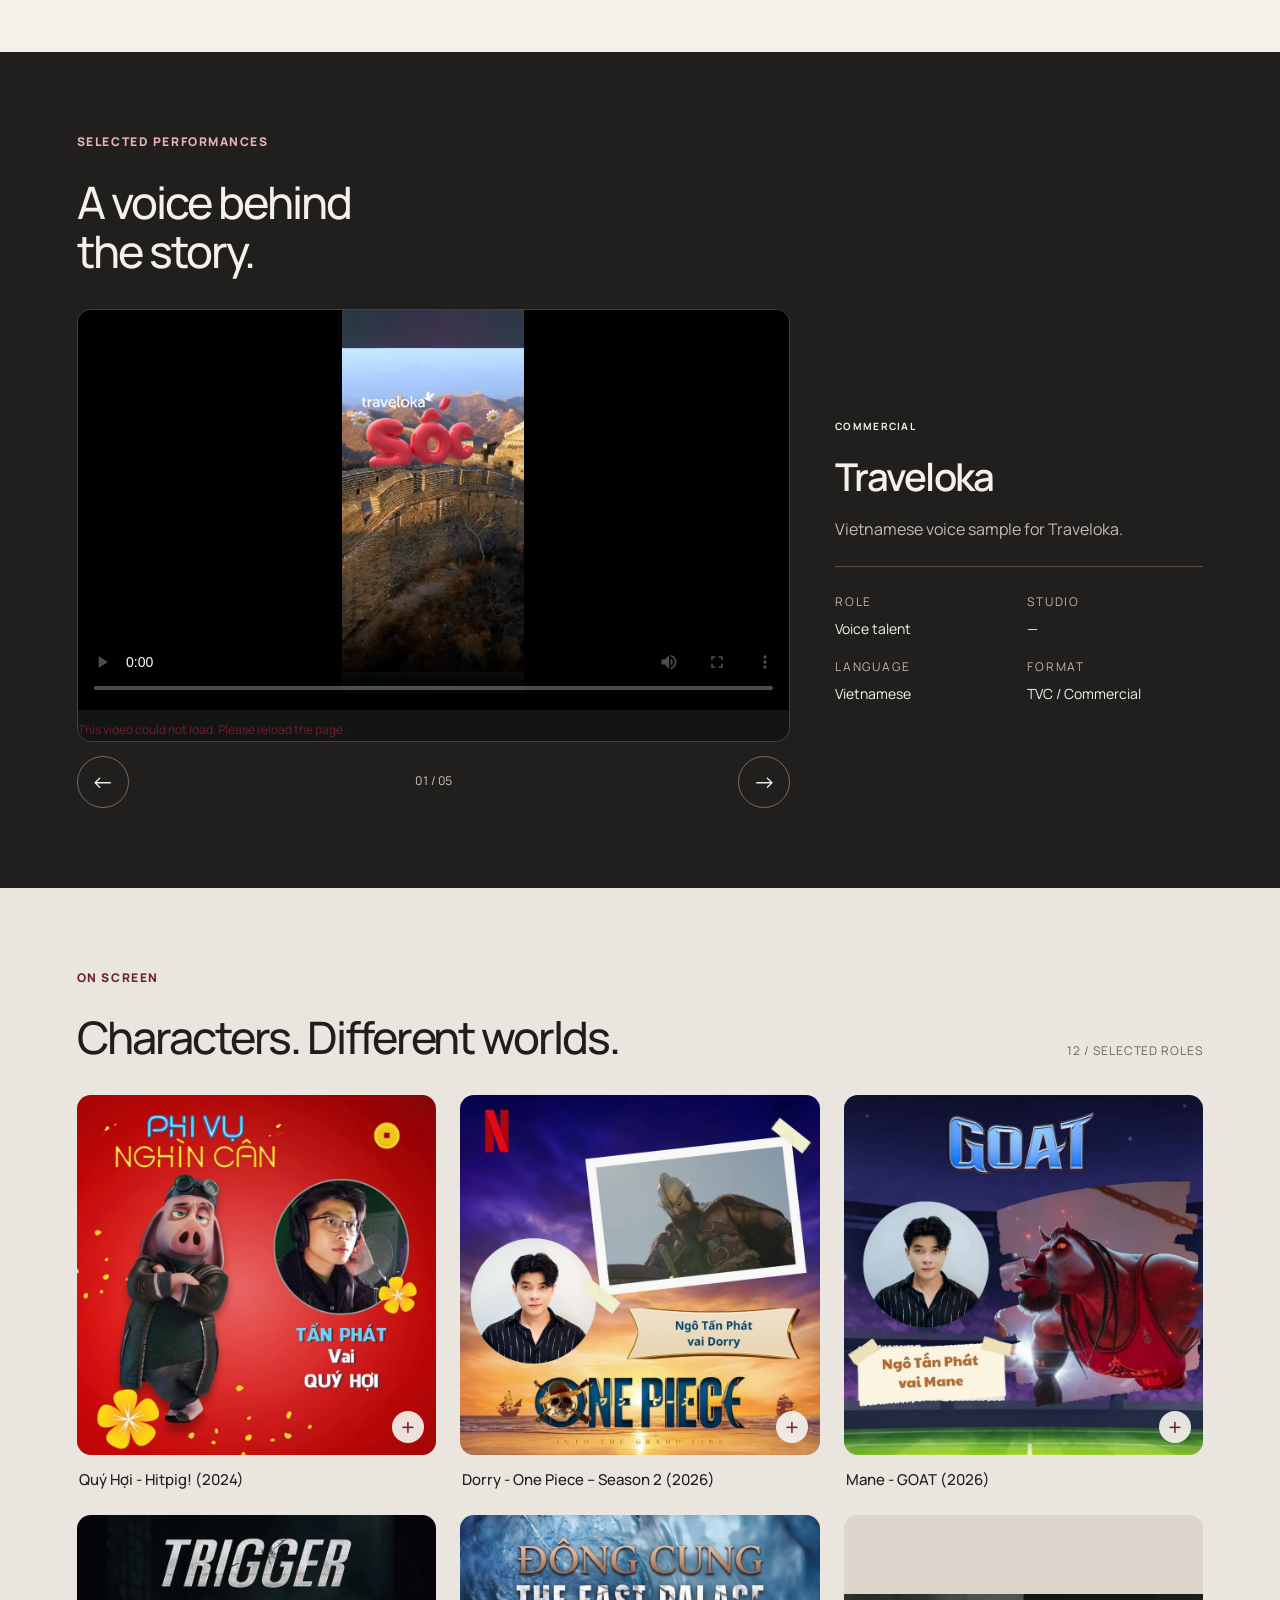
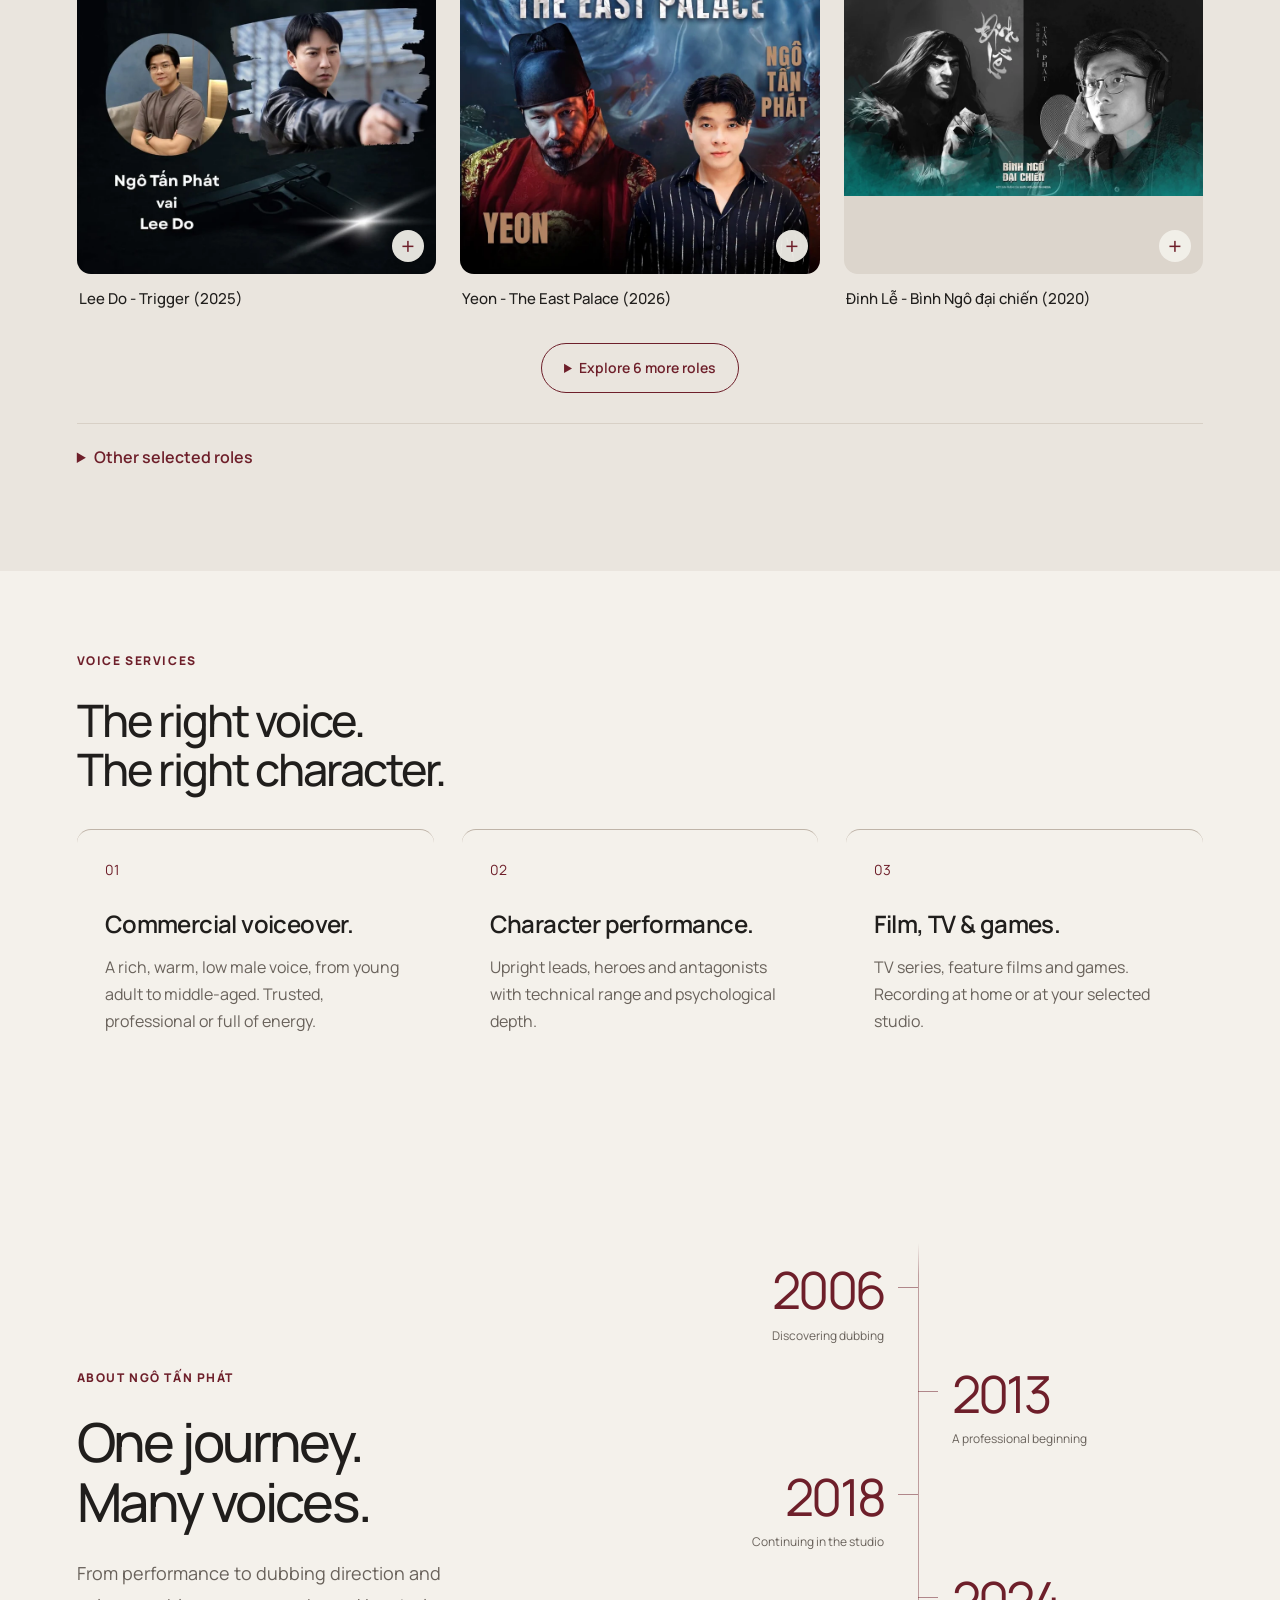
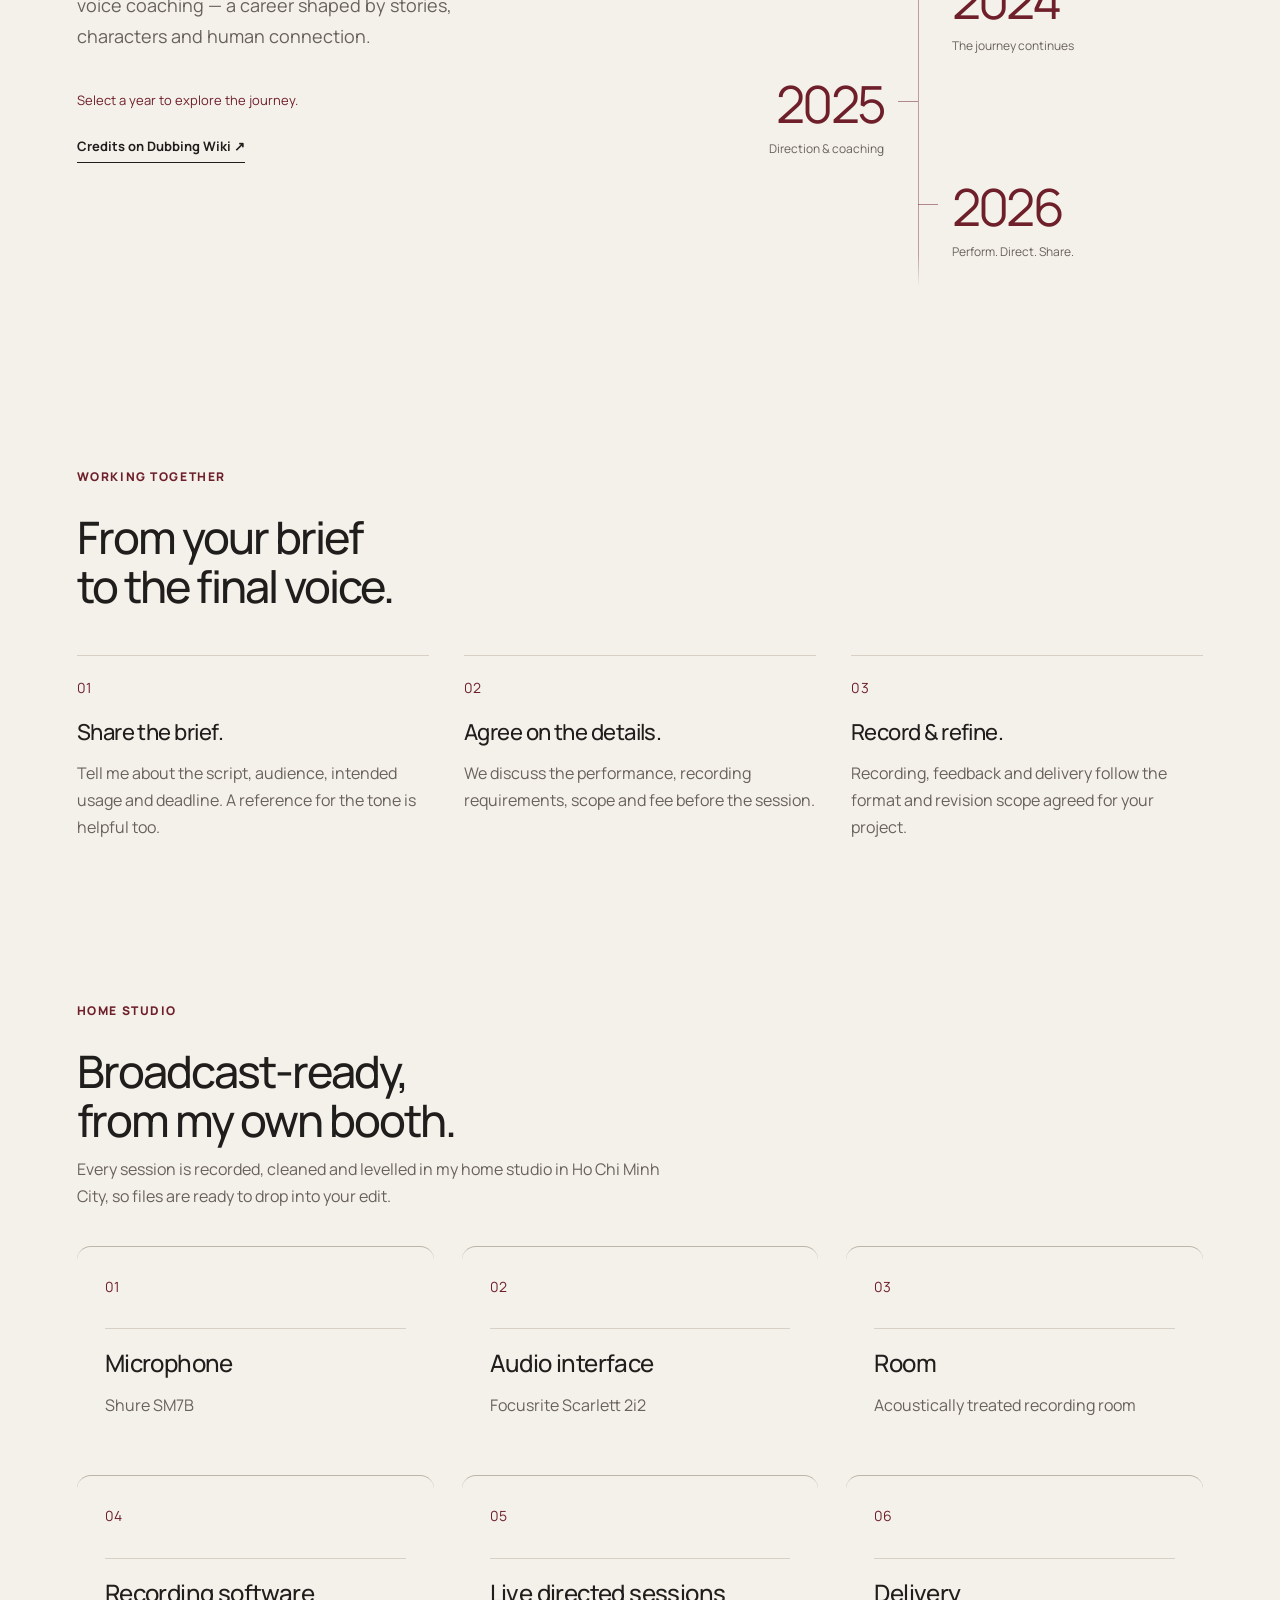
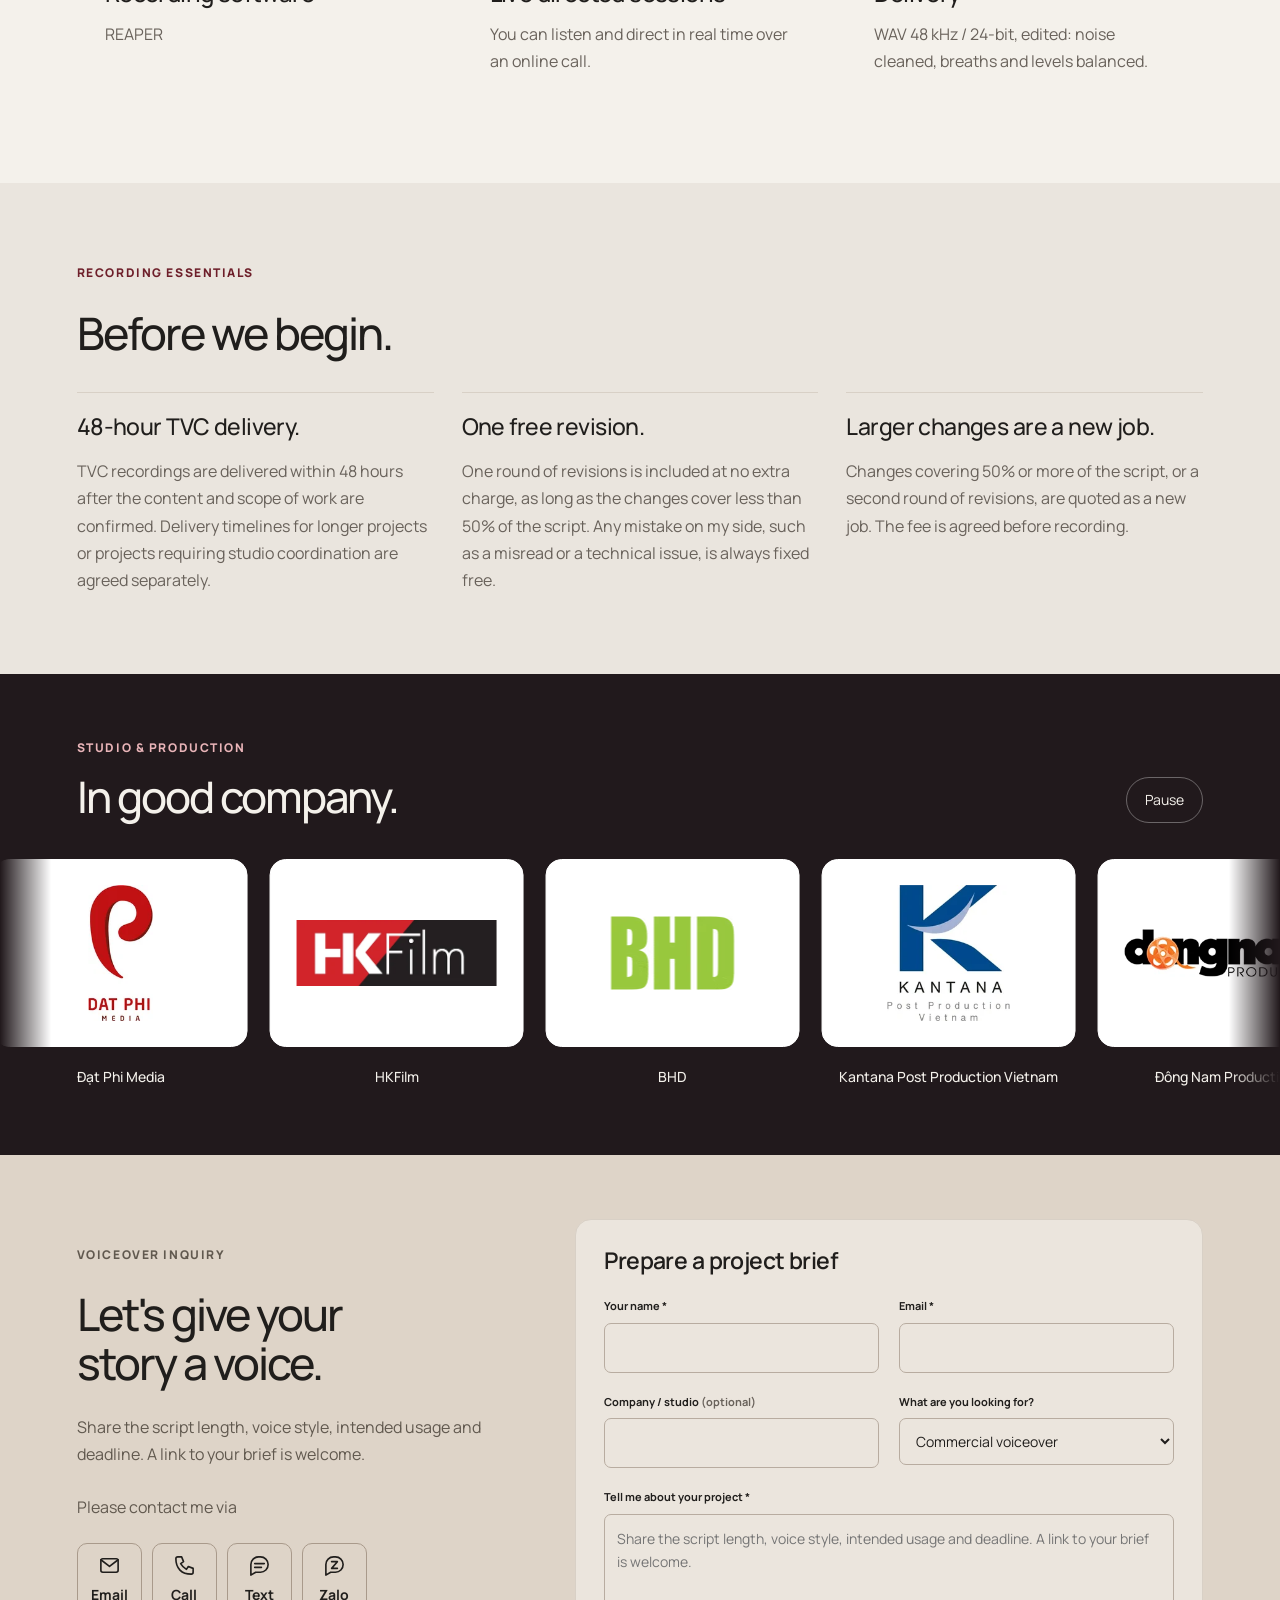
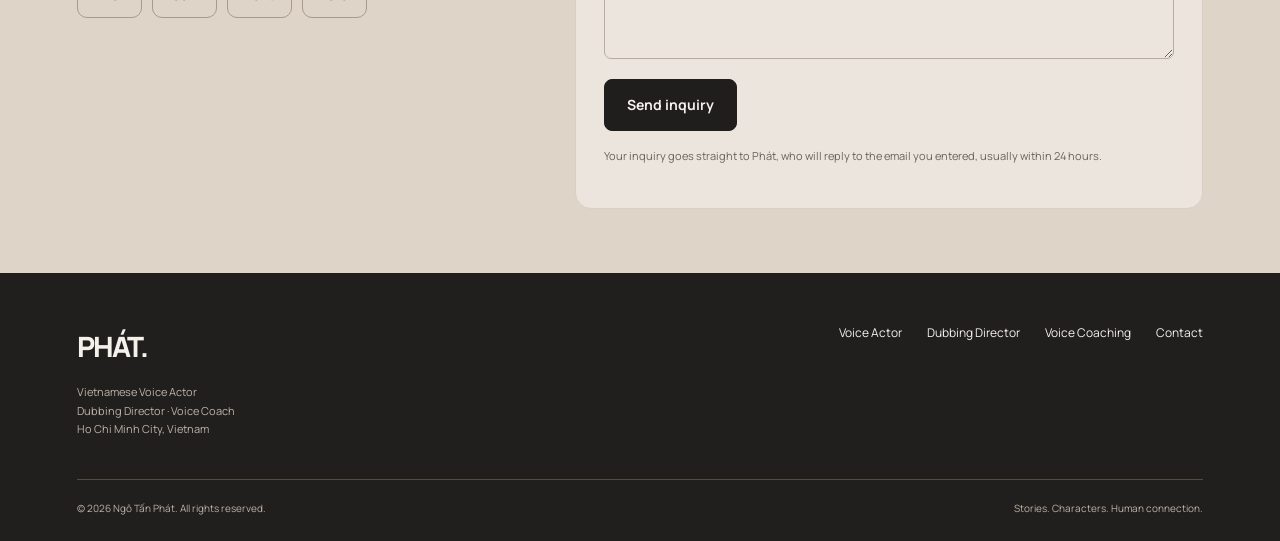
==== commit 11f04996: "Add home studio section and update revision terms - New Studio section (EN/VI): Shure SM7B, Scarlett" ====
--- a/en/index.html
+++ b/en/index.html
@@ -10,10 +10,10 @@
     <meta property="og:title" content="Ngô Tấn Phát — Vietnamese Voice Actor">
     <meta property="og:description" content="Vietnamese voiceover and character performance by Ngô Tấn Phát. Listen to a commercial demo, explore selected work and discuss your project.">
     <link rel="icon" href="../assets/favicon.svg" type="image/svg+xml">
-    <link rel="stylesheet" href="../style.css?v=20261127e">
-    <script src="../site-config.js?v=20261127e" defer></script>
-    <script src="../projects.js?v=20261127e" defer></script>
-    <script src="../assets/vendor/hls.light.min.js" defer></script><script src="../media-loader.js?v=20261127e" defer></script><script src="../script.js?v=20261127e" defer></script>
+    <link rel="stylesheet" href="../style.css?v=20261127f">
+    <script src="../site-config.js?v=20261127f" defer></script>
+    <script src="../projects.js?v=20261127f" defer></script>
+    <script src="../assets/vendor/hls.light.min.js" defer></script><script src="../media-loader.js?v=20261127f" defer></script><script src="../script.js?v=20261127f" defer></script>
     <link rel="canonical" href="https://ngotanphat.com/en/">
     <link rel="alternate" hreflang="en" href="https://ngotanphat.com/en/">
     <link rel="alternate" hreflang="vi" href="https://ngotanphat.com/vi/">
@@ -220,6 +220,7 @@
           </div>
         </div>
       </section>
+      <section class="section studio-gear-section" id="studio"><div class="wrap"><p class="eyebrow">HOME STUDIO</p><h2>Broadcast-ready,<br>from my own booth.</h2><p class="studio-lead">Every session is recorded, cleaned and levelled in my home studio in Ho Chi Minh City, so files are ready to drop into your edit.</p><div class="three-grid" style="margin-top: 35px"><article class="info-card studio-spec"><span class="number">01</span><div class="step-copy"><h3 class="content-label">Microphone</h3><p>Shure SM7B</p></div></article><article class="info-card studio-spec"><span class="number">02</span><div class="step-copy"><h3 class="content-label">Audio interface</h3><p>Focusrite Scarlett 2i2</p></div></article><article class="info-card studio-spec"><span class="number">03</span><div class="step-copy"><h3 class="content-label">Room</h3><p>Acoustically treated recording room</p></div></article><article class="info-card studio-spec"><span class="number">04</span><div class="step-copy"><h3 class="content-label">Recording software</h3><p>REAPER</p></div></article><article class="info-card studio-spec"><span class="number">05</span><div class="step-copy"><h3 class="content-label">Live directed sessions</h3><p>You can listen and direct in real time over an online call.</p></div></article><article class="info-card studio-spec"><span class="number">06</span><div class="step-copy"><h3 class="content-label">Delivery</h3><p>WAV 48 kHz / 24-bit, edited: noise cleaned, breaths and levels balanced.</p></div></article></div></div></section>
       <section class="section" id="delivery">
         <div class="wrap">
           <p class="eyebrow">RECORDING ESSENTIALS</p>
@@ -227,25 +228,15 @@
           <div class="three-grid" style="margin-top: 35px">
             <article class="info-card">
               <span class="number">01</span>
-              <div class="step-copy"><h3 class="content-label">48-hour TVC delivery.</h3><div class="details-body"><p>
-                TVC recordings are delivered within 48 hours after the content and scope of work are confirmed. Delivery timelines for longer projects or projects requiring studio coordination are agreed separately.
-              </p>
+              <div class="step-copy"><h3 class="content-label">48-hour TVC delivery.</h3><div class="details-body"><p>TVC recordings are delivered within 48 hours after the content and scope of work are confirmed. Delivery timelines for longer projects or projects requiring studio coordination are agreed separately.</p>
             </div></div></article>
             <article class="info-card">
               <span class="number">02</span>
-              <div class="step-copy"><h3 class="content-label">Two free revisions.</h3><div class="details-body"><p>
-                Up to two revision rounds are included at no extra charge. From
-                the third round, fees are based on the proportion of revised
-                words relative to the total word count.
-              </p>
+              <div class="step-copy"><h3 class="content-label">One free revision.</h3><div class="details-body"><p>One round of revisions is included at no extra charge, as long as the changes cover less than 50% of the script. Any mistake on my side, such as a misread or a technical issue, is always fixed free.</p>
             </div></div></article>
             <article class="info-card">
               <span class="number">03</span>
-              <div class="step-copy"><h3 class="content-label">Changes over 50%.</h3><div class="details-body"><p>
-                After the two free revision rounds, changes exceeding 50% of the
-                total word count are treated as a new job. The fee is discussed
-                before work proceeds.
-              </p>
+              <div class="step-copy"><h3 class="content-label">Larger changes are a new job.</h3><div class="details-body"><p>Changes covering 50% or more of the script, or a second round of revisions, are quoted as a new job. The fee is agreed before recording.</p>
             </div></div></article>
           </div>
         </div>
--- a/style.css
+++ b/style.css
@@ -1902,3 +1902,7 @@
 @media (max-width: 700px) {
   .library-item { grid-template-columns: 1fr; gap: 12px; padding: 16px; }
 }
+
+/* Phòng thu tại nhà */
+.studio-gear-section .studio-lead { color: var(--muted); max-width: 60ch; margin-top: 12px; }
+.studio-gear-section .studio-spec p { margin: 8px 0 0; color: var(--muted); }
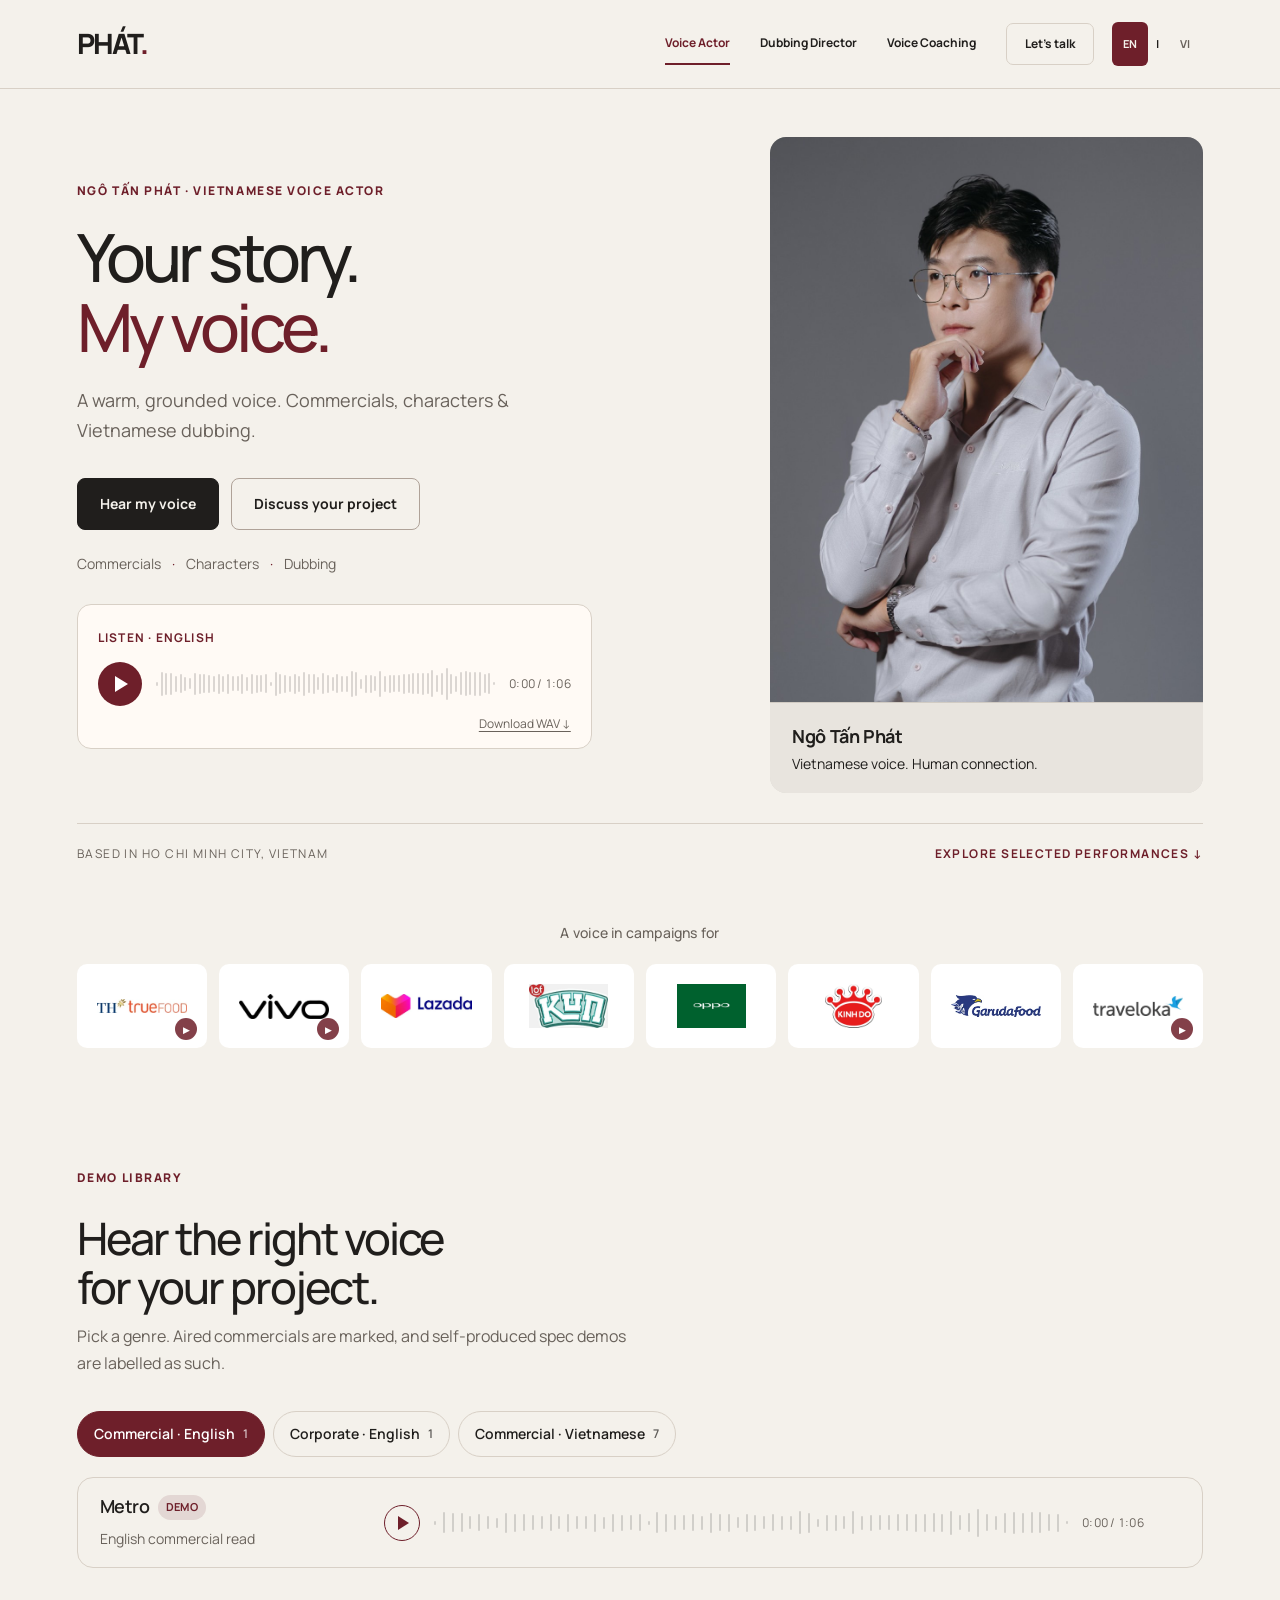
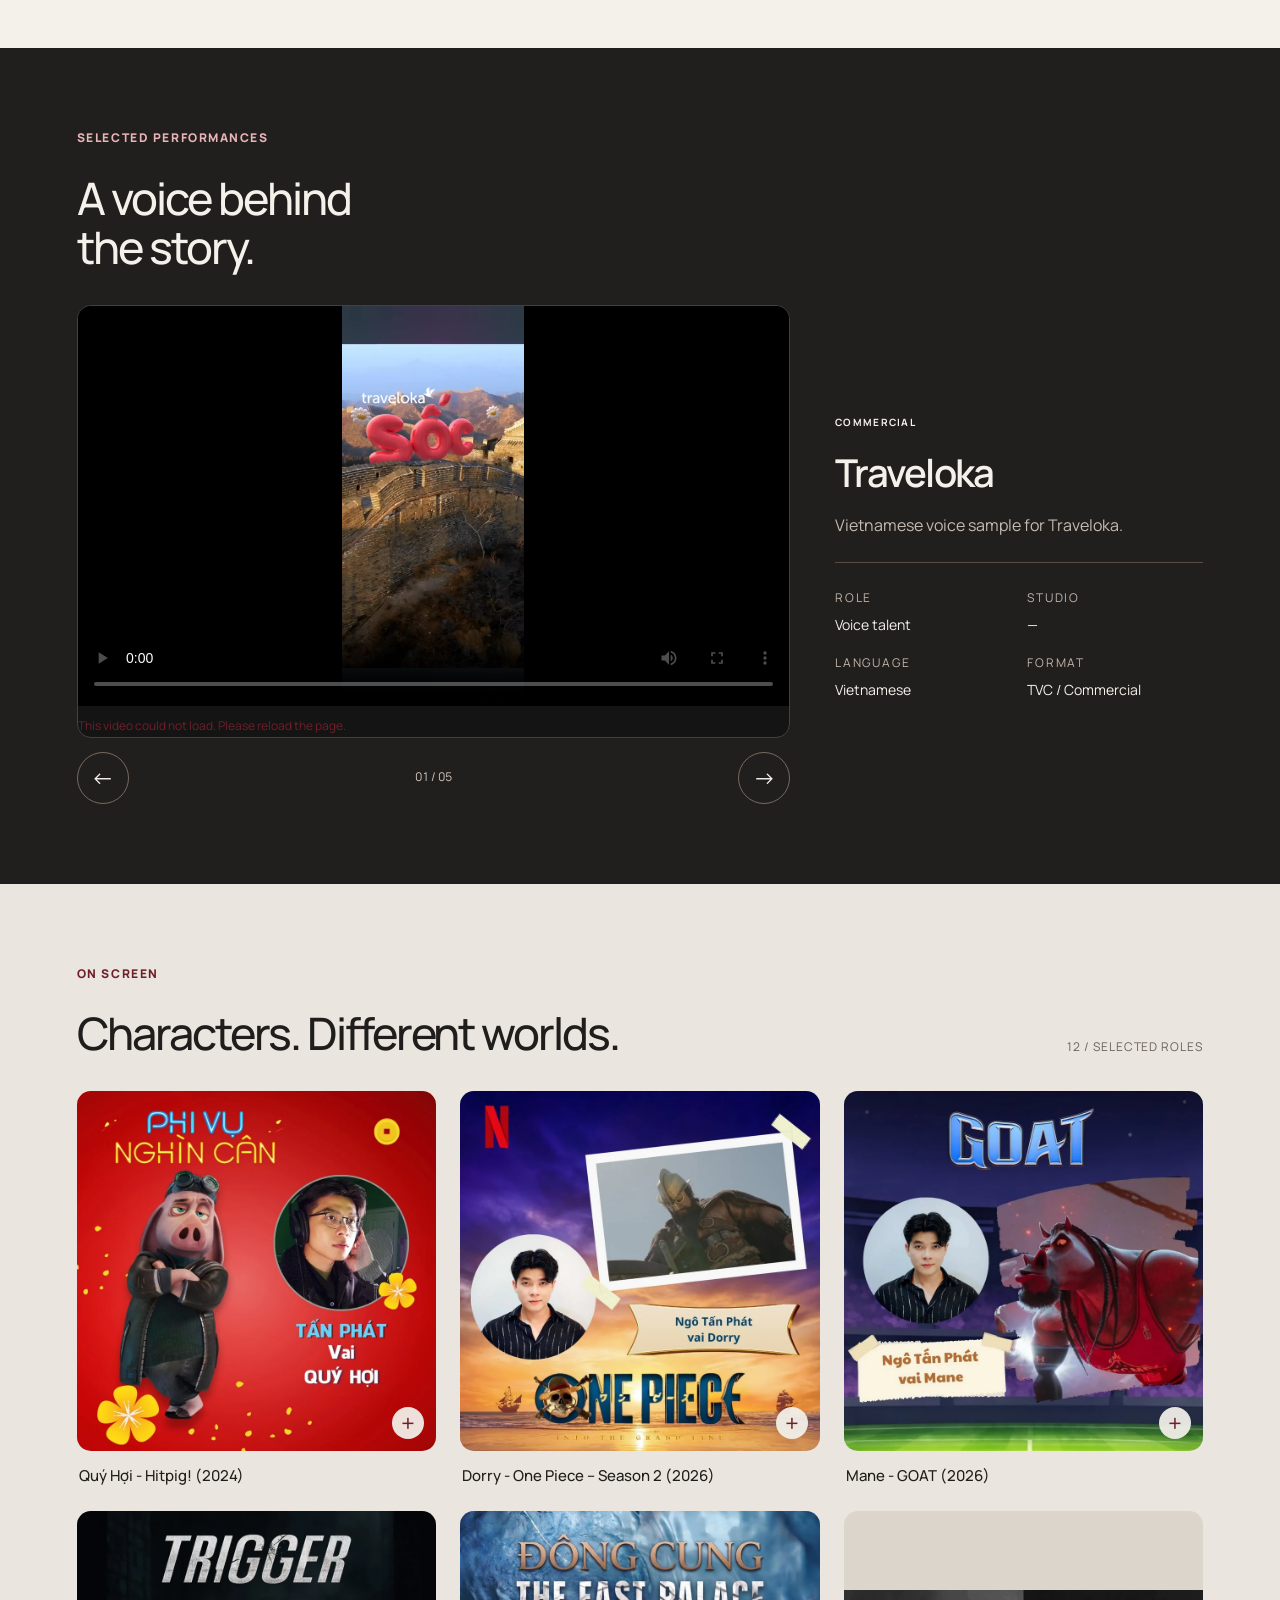
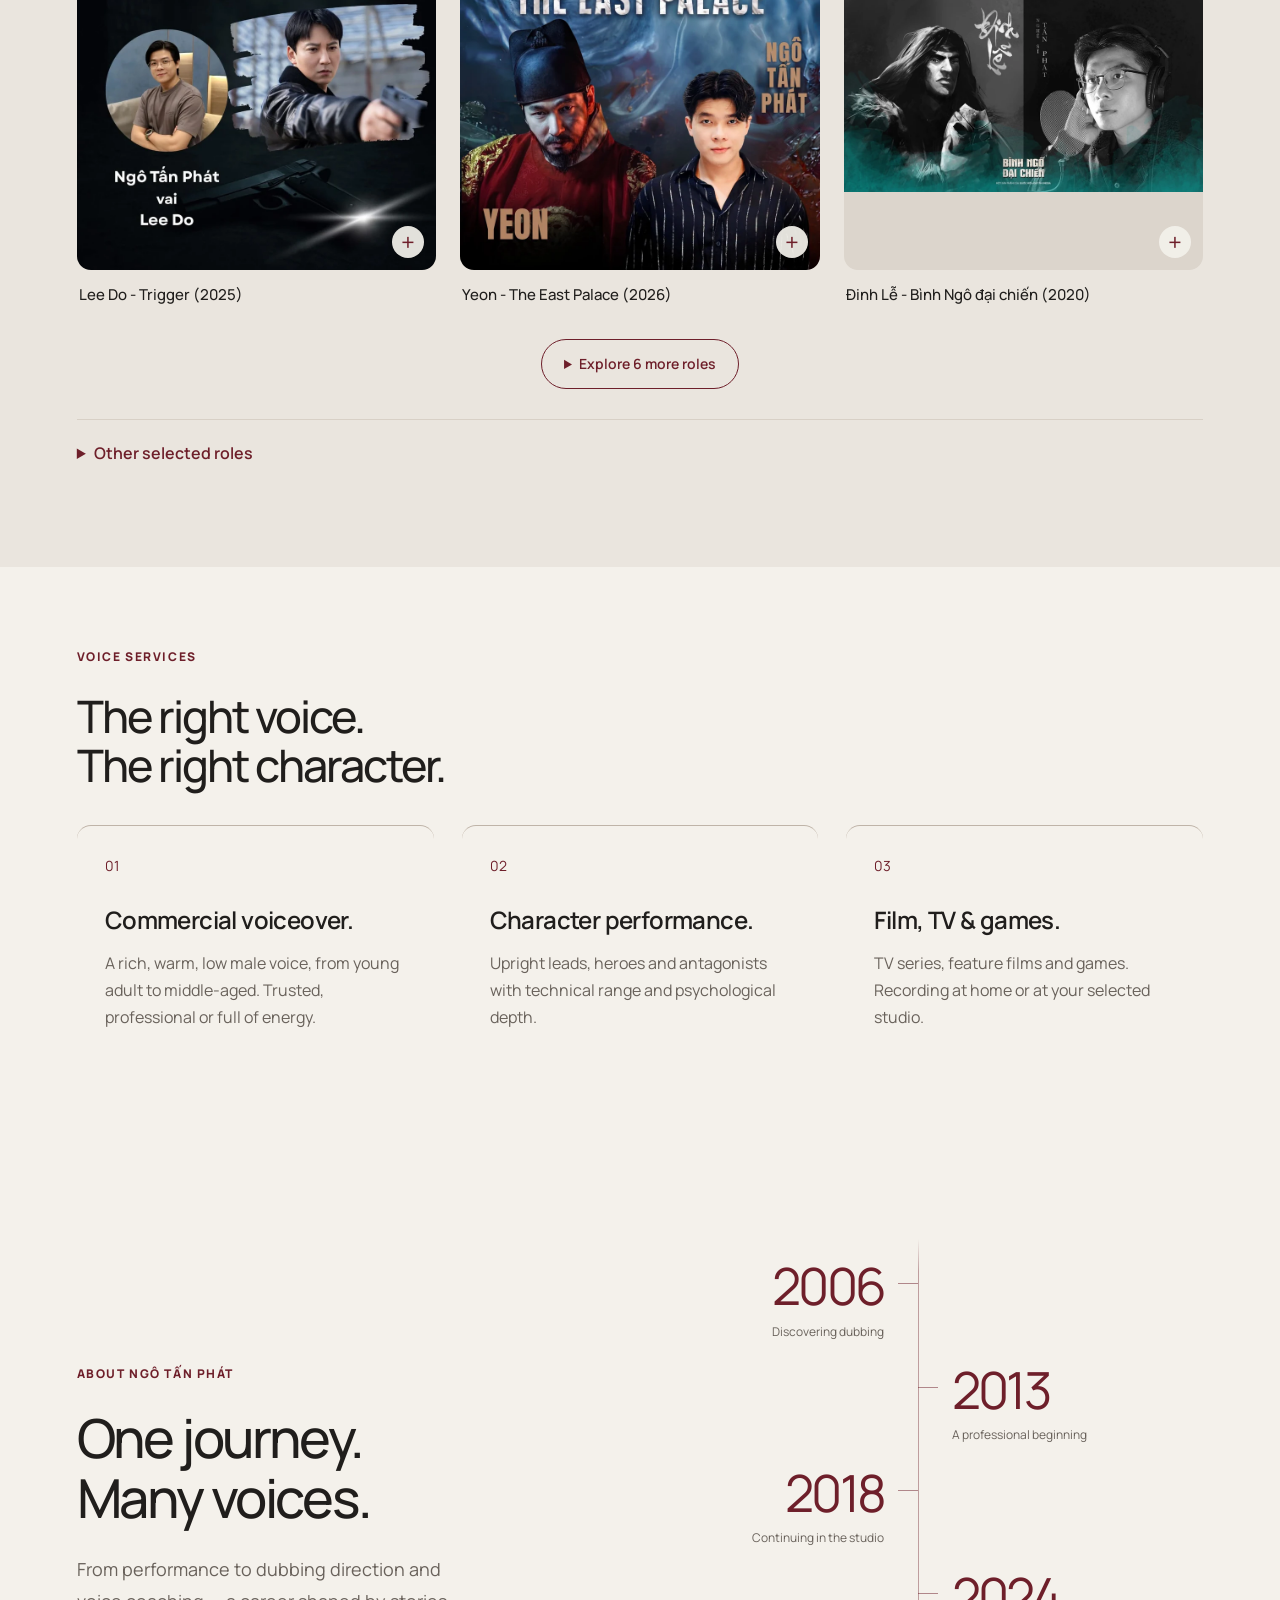
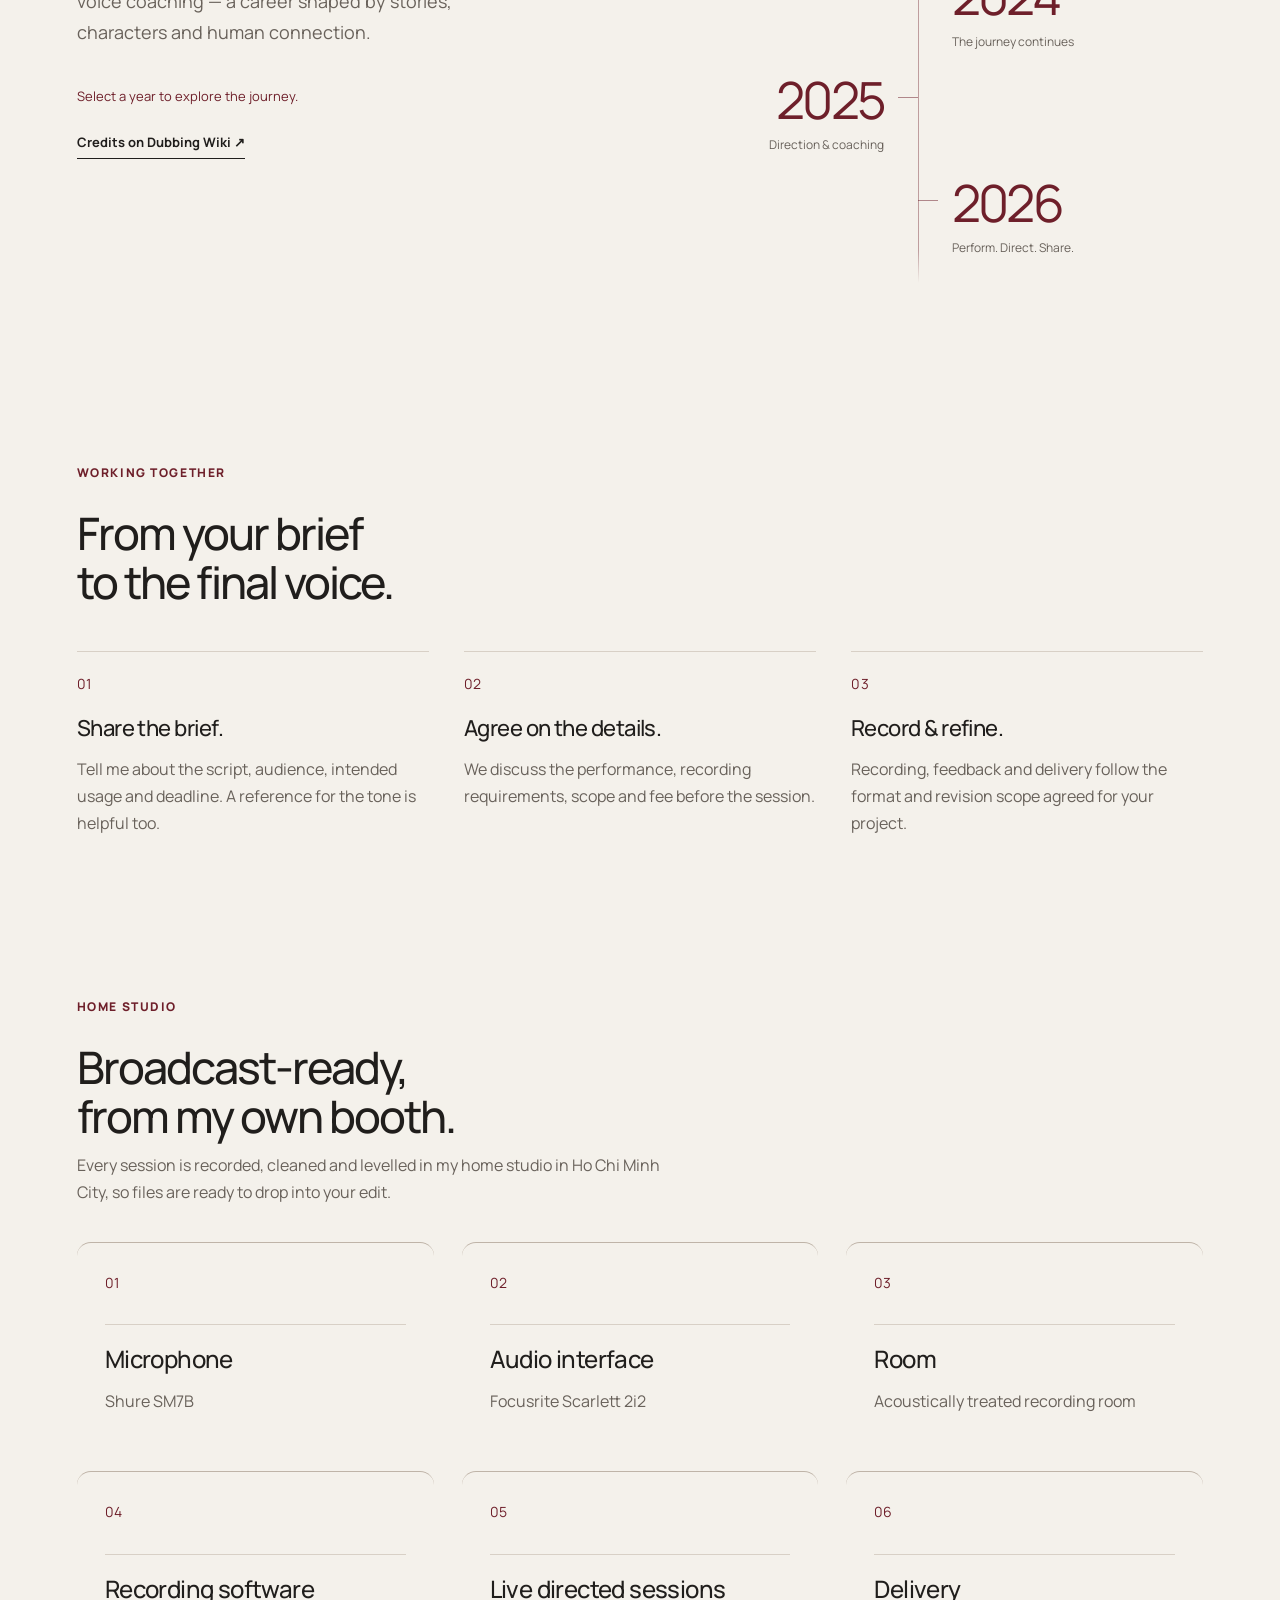
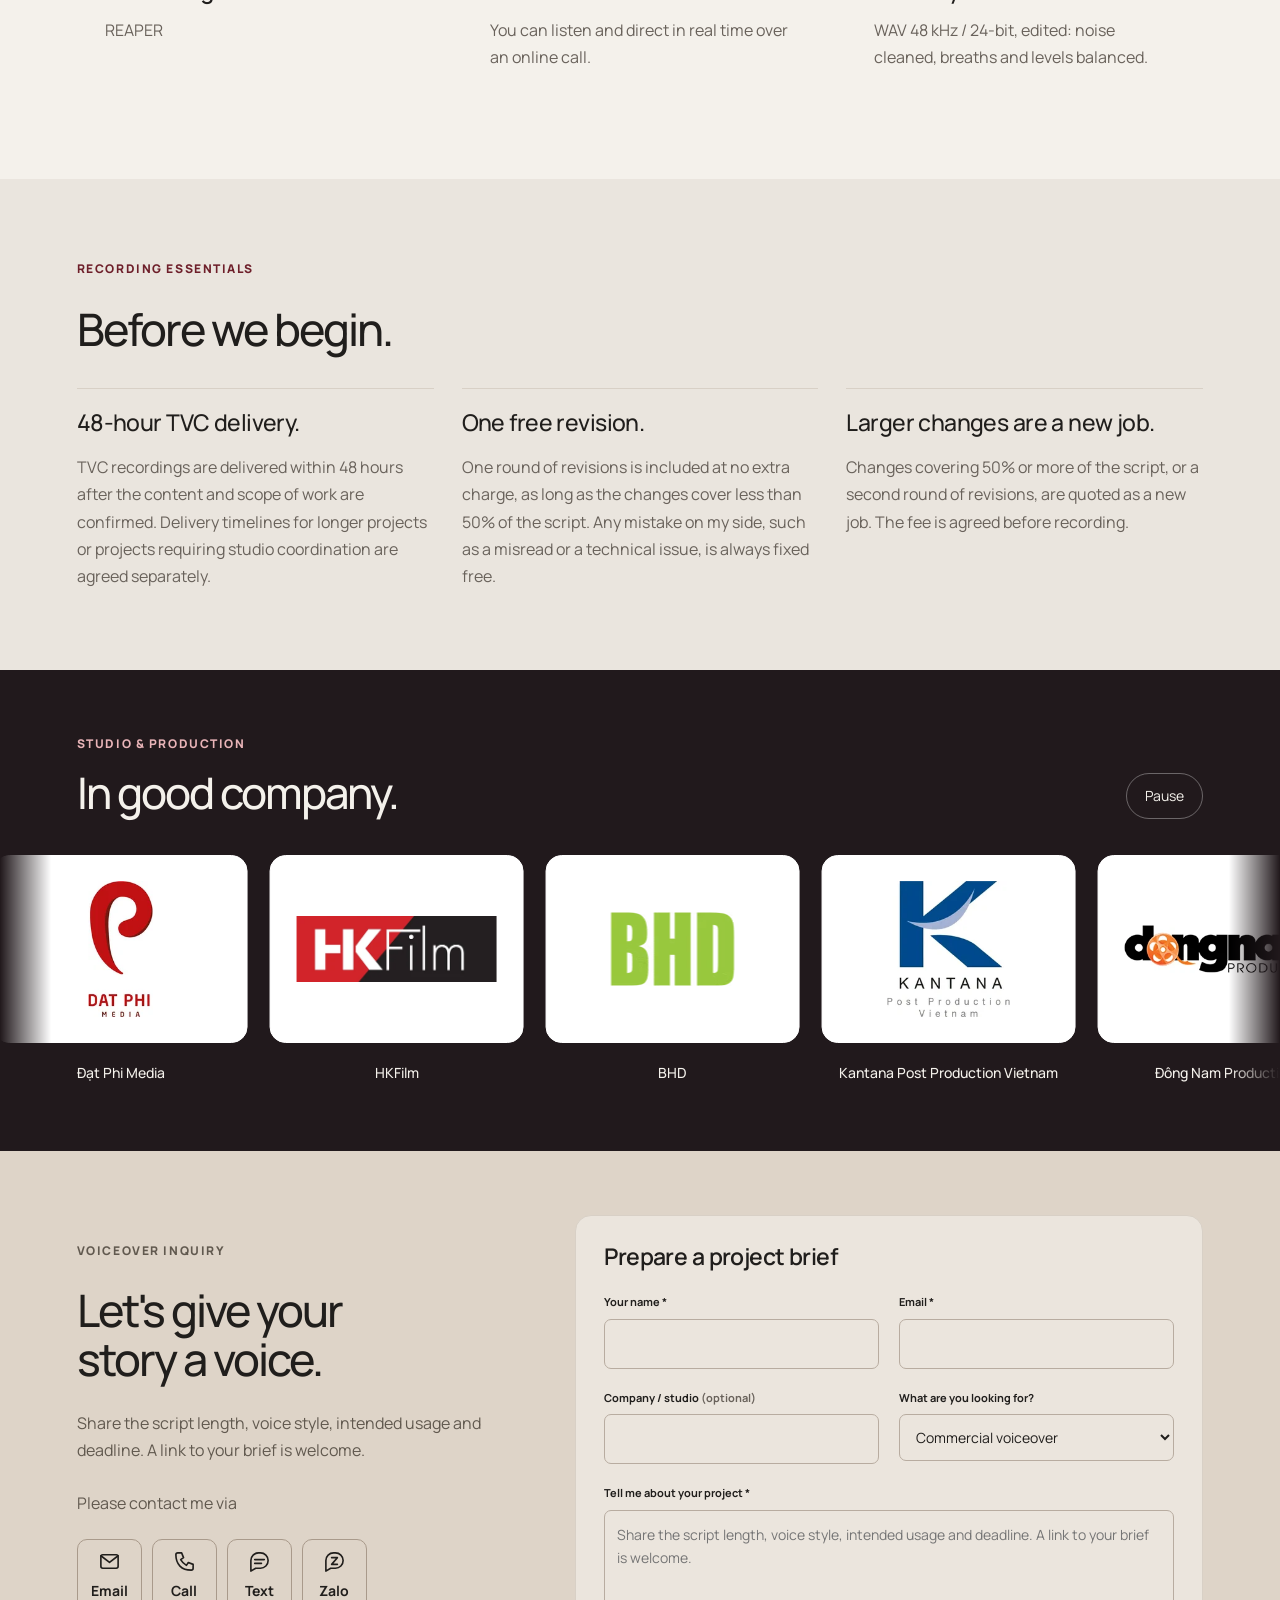
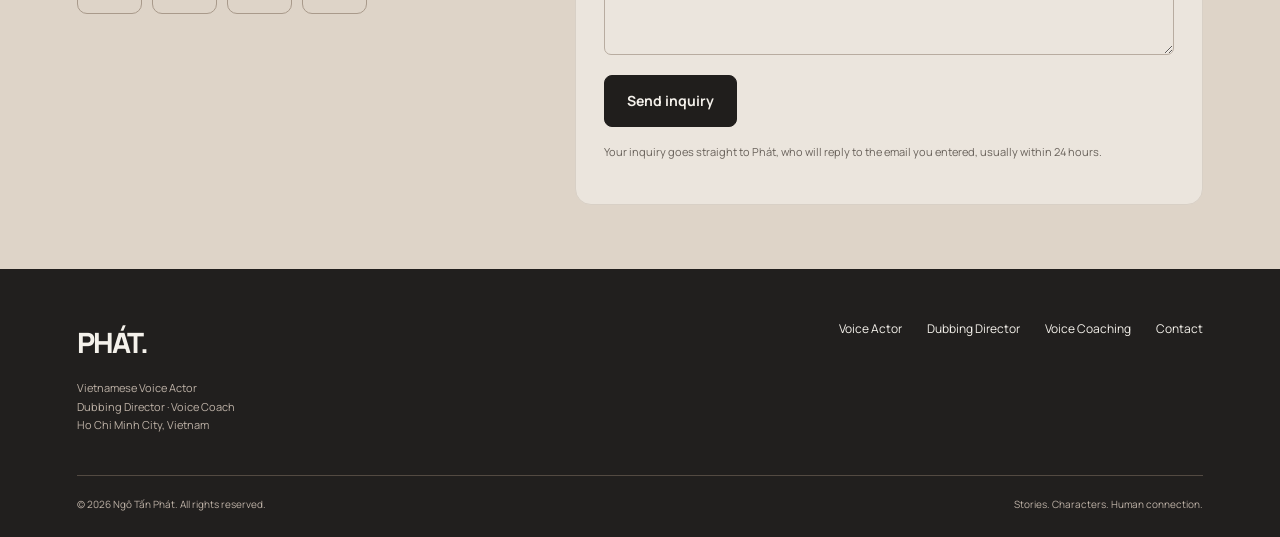
==== commit cc924969: "Refine the waveform: thin fixed-width bars, lower height, outlined play buttons in the library Co-Au" ====
--- a/en/index.html
+++ b/en/index.html
@@ -10,10 +10,10 @@
     <meta property="og:title" content="Ngô Tấn Phát — Vietnamese Voice Actor">
     <meta property="og:description" content="Vietnamese voiceover and character performance by Ngô Tấn Phát. Listen to a commercial demo, explore selected work and discuss your project.">
     <link rel="icon" href="../assets/favicon.svg" type="image/svg+xml">
-    <link rel="stylesheet" href="../style.css?v=20261127f">
-    <script src="../site-config.js?v=20261127f" defer></script>
-    <script src="../projects.js?v=20261127f" defer></script>
-    <script src="../assets/vendor/hls.light.min.js" defer></script><script src="../media-loader.js?v=20261127f" defer></script><script src="../script.js?v=20261127f" defer></script>
+    <link rel="stylesheet" href="../style.css?v=20261127g">
+    <script src="../site-config.js?v=20261127g" defer></script>
+    <script src="../projects.js?v=20261127g" defer></script>
+    <script src="../assets/vendor/hls.light.min.js" defer></script><script src="../media-loader.js?v=20261127g" defer></script><script src="../script.js?v=20261127g" defer></script>
     <link rel="canonical" href="https://ngotanphat.com/en/">
     <link rel="alternate" hreflang="en" href="https://ngotanphat.com/en/">
     <link rel="alternate" hreflang="vi" href="https://ngotanphat.com/vi/">
--- a/style.css
+++ b/style.css
@@ -1906,3 +1906,22 @@
 /* Phòng thu tại nhà */
 .studio-gear-section .studio-lead { color: var(--muted); max-width: 60ch; margin-top: 12px; }
 .studio-gear-section .studio-spec p { margin: 8px 0 0; color: var(--muted); }
+
+/* Sóng âm tinh tế hơn: vạch mảnh cố định, khoảng cách đều, chiều cao thấp hơn */
+.vo-wave { height: 32px; gap: 0; justify-content: space-between; }
+.vo-wave span { flex: 0 0 2px; width: 2px; min-width: 2px; border-radius: 1px; background: color-mix(in srgb, var(--ink) 16%, transparent); }
+.vo-wave span.on { background: var(--wine); }
+.vo-head { width: 1px; margin-left: -.5px; }
+.vo-player.is-scrubbing .vo-head { width: 2px; margin-left: -1px; box-shadow: none; }
+.vo-play { flex-basis: 44px; width: 44px; height: 44px; }
+.vo-play::before { left: 17px; top: 14px; border-width: 8px 0 8px 13px; }
+.vo-player.is-playing .vo-play::before { left: 16px; top: 14px; width: 3px; height: 16px; box-shadow: 9px 0 0 #fff; }
+.vo-time { font-size: 12px; letter-spacing: .02em; }
+.library-item { padding: 16px 22px; }
+.library-item .vo-player { max-width: 760px; }
+.library-item .vo-wave { height: 28px; }
+.library-item .vo-play { flex-basis: 36px; width: 36px; height: 36px; background: transparent; border: 1.5px solid var(--wine); }
+.library-item .vo-play::before { left: 13px; top: 10px; border-width: 7px 0 7px 11px; border-color: transparent transparent transparent var(--wine); }
+.library-item .vo-player.is-playing .vo-play { background: var(--wine); }
+.library-item .vo-player.is-playing .vo-play::before { left: 12px; top: 10px; width: 3px; height: 14px; box-shadow: 7px 0 0 #fff; background: #fff; border: 0; }
+@media (max-width: 700px) { .vo-wave span { flex-basis: 1.5px; width: 1.5px; min-width: 1.5px; } }
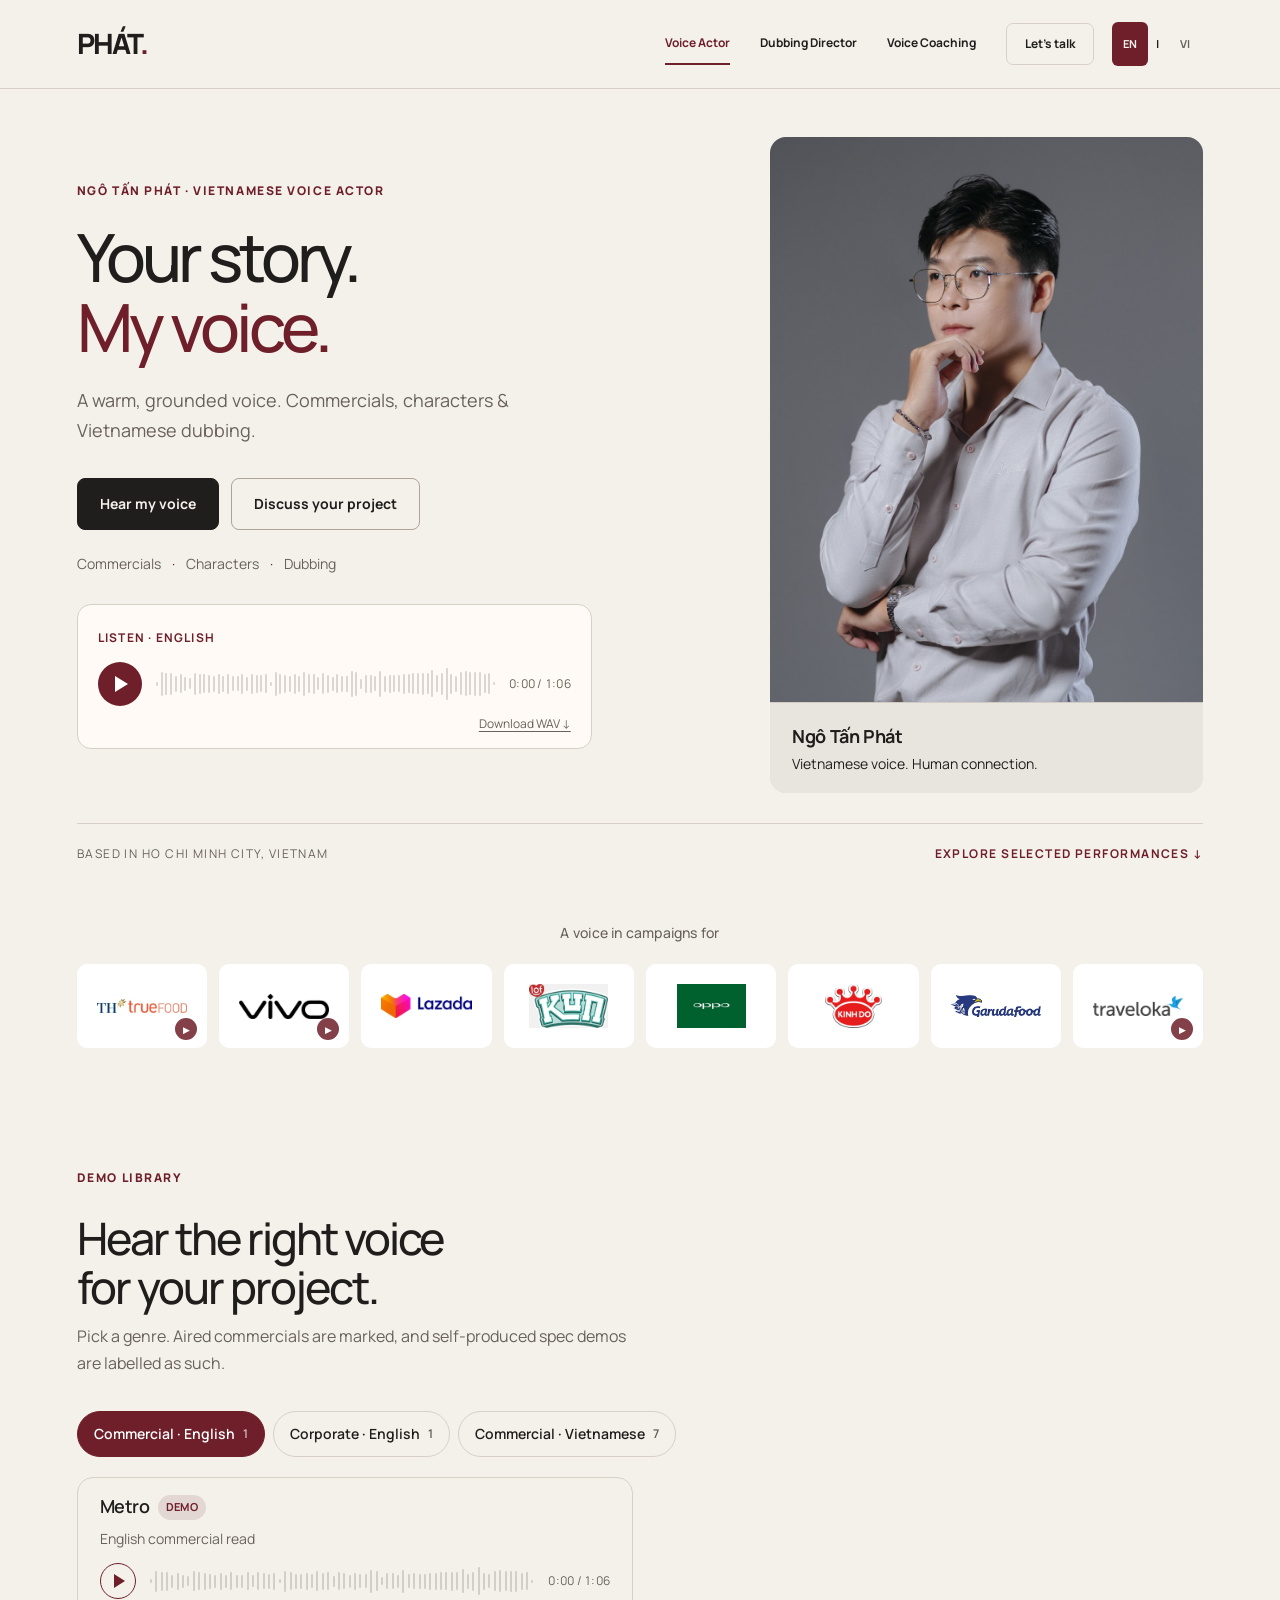
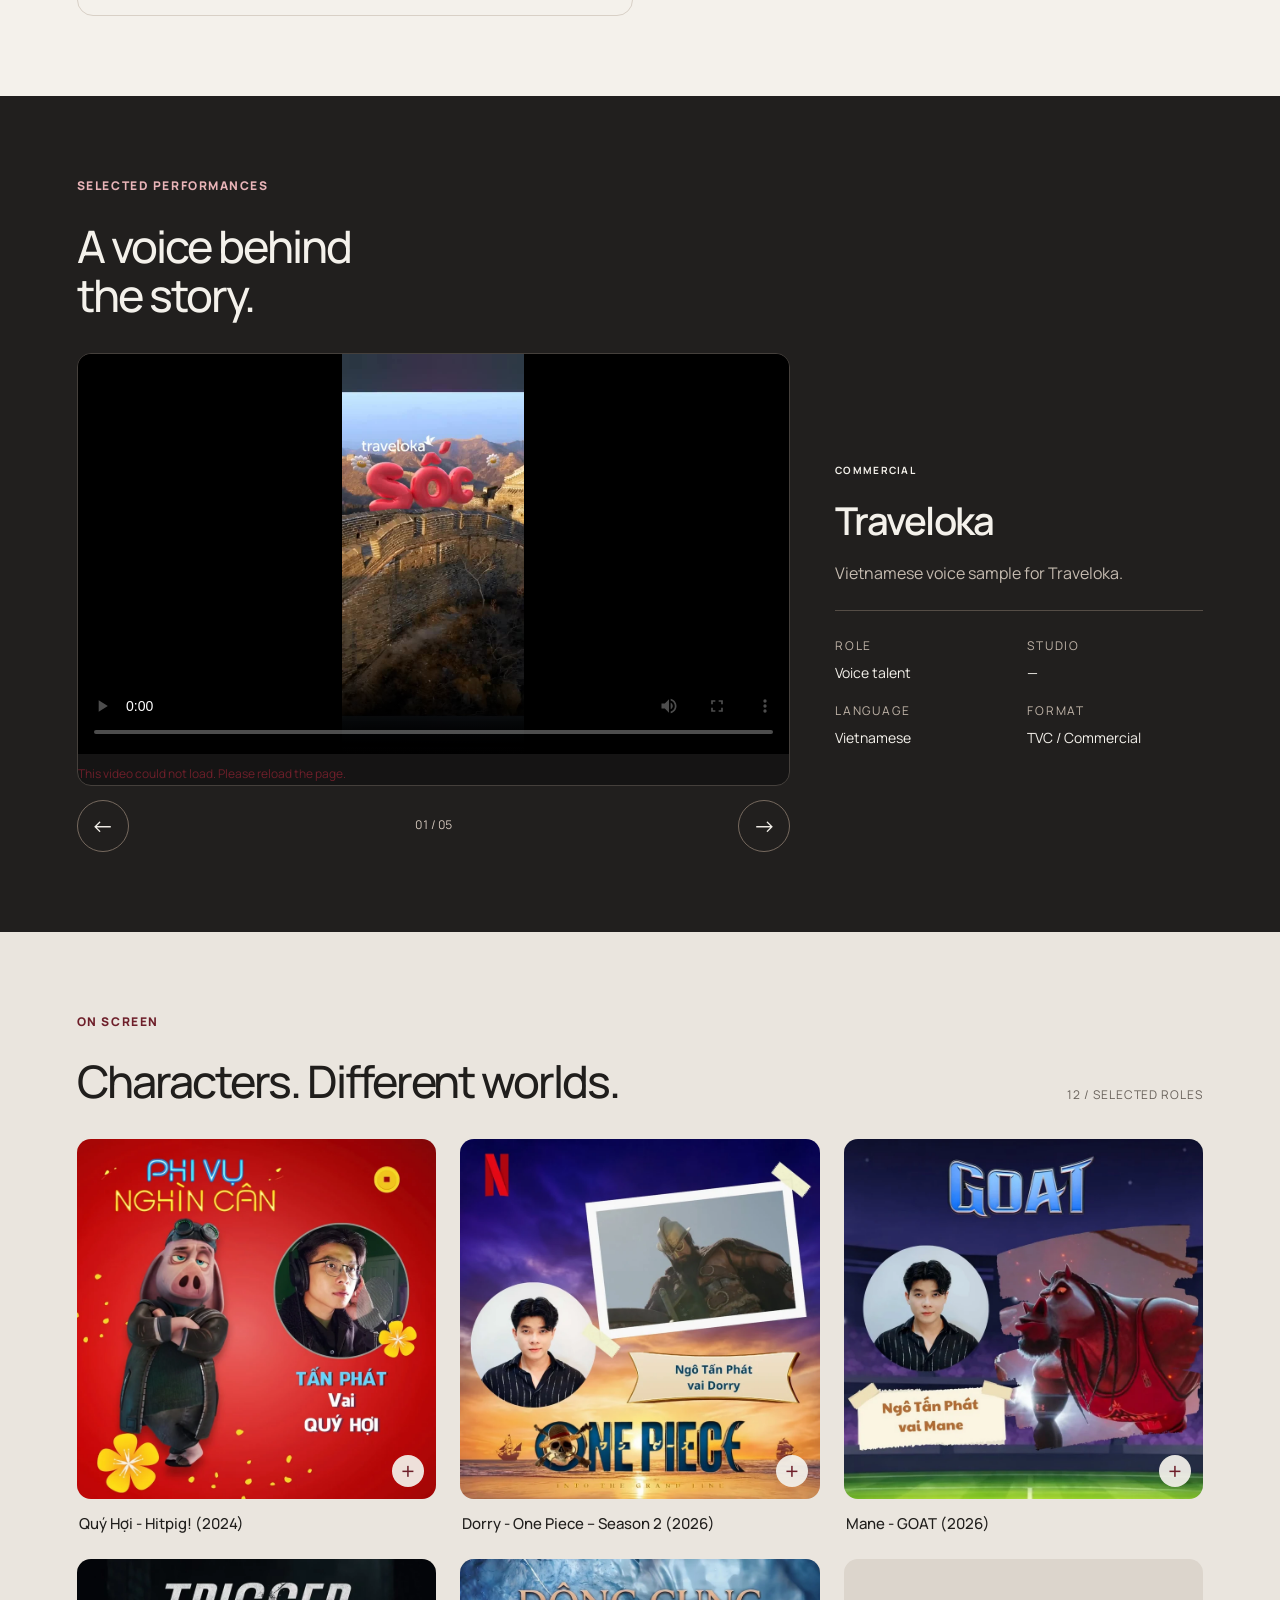
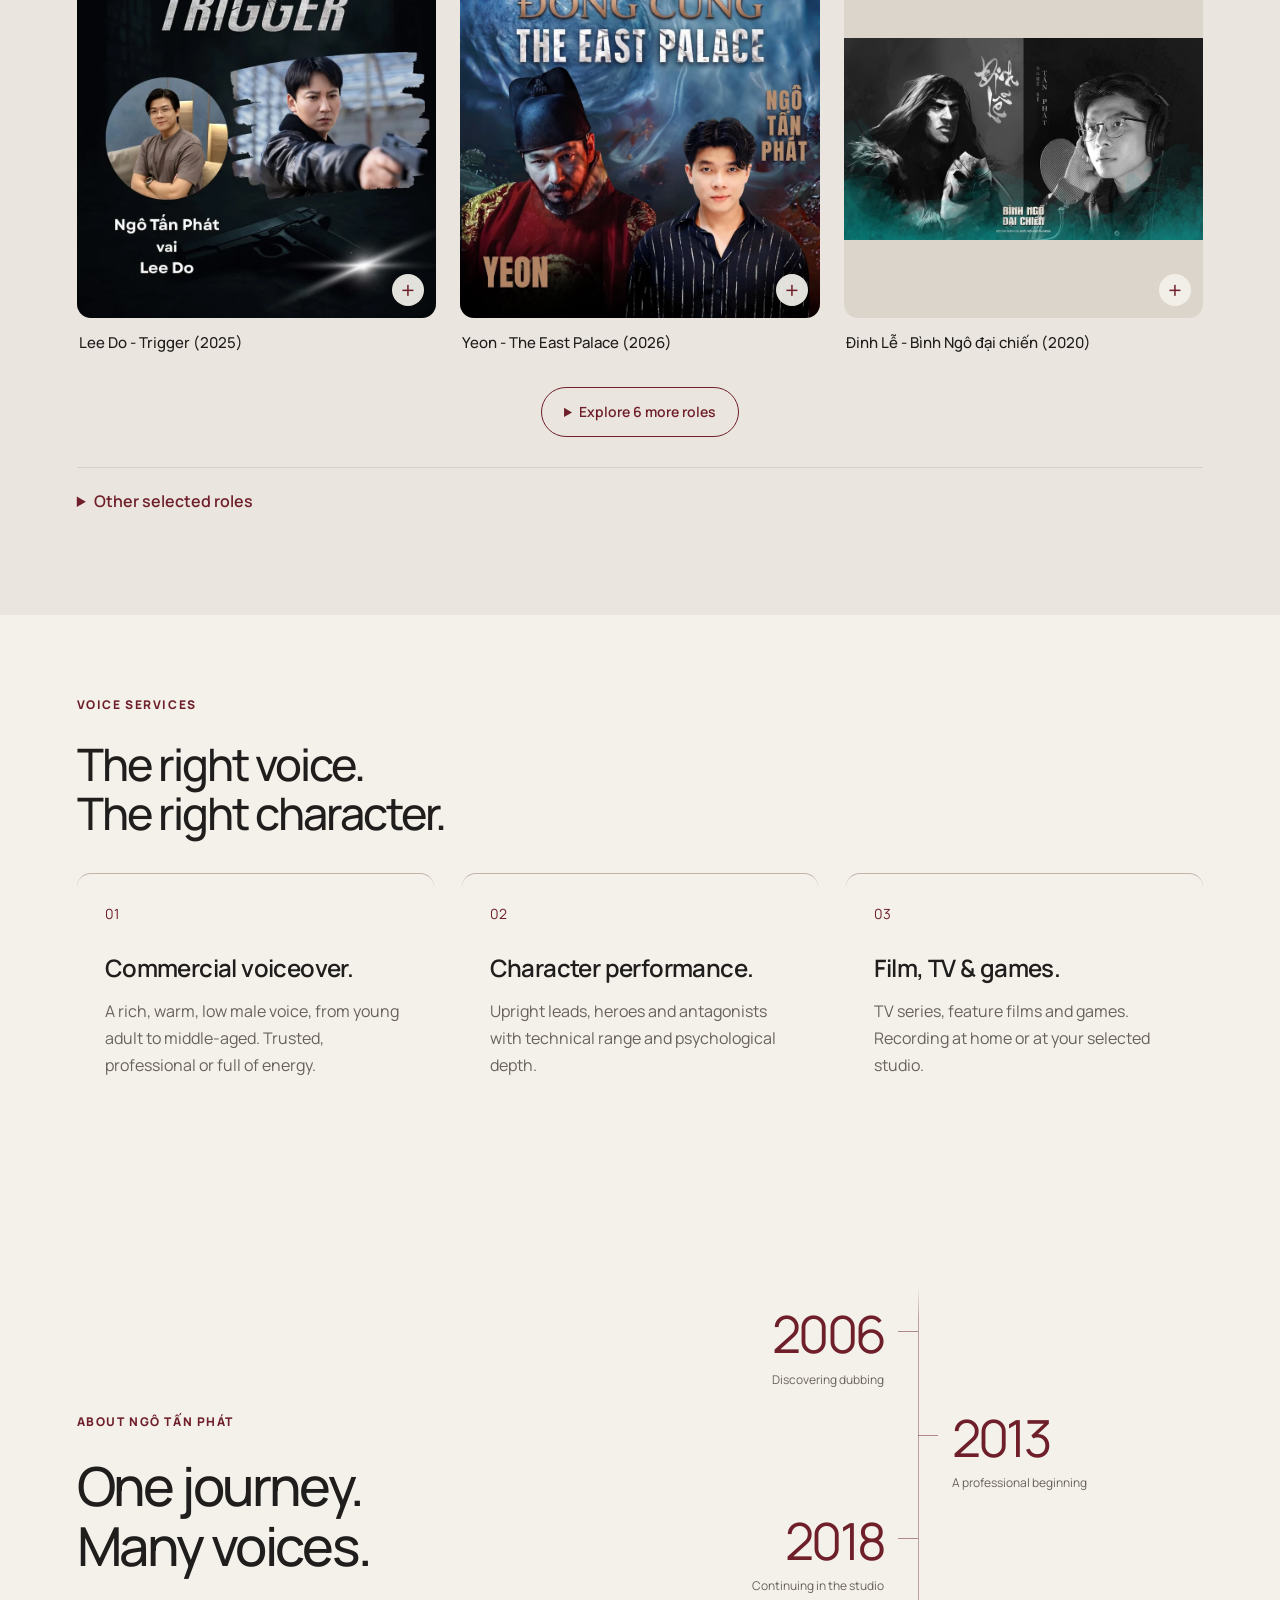
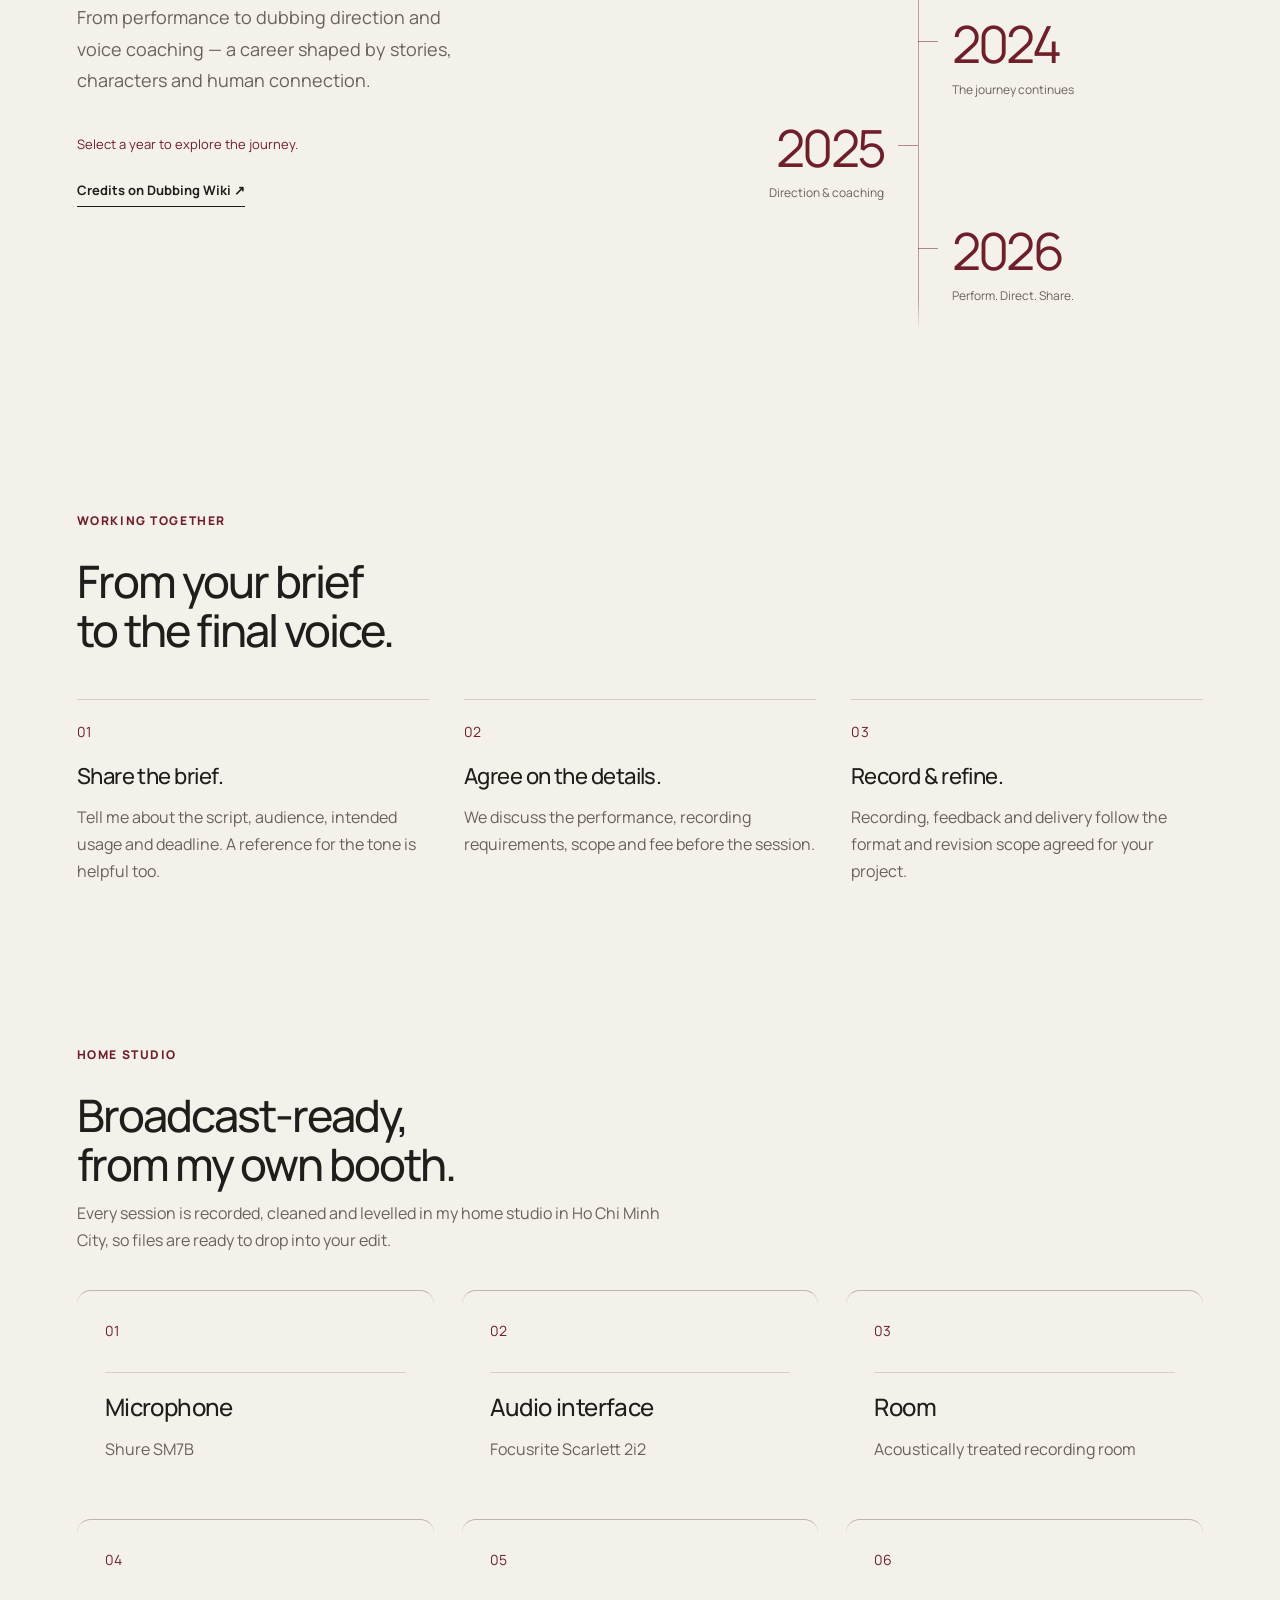
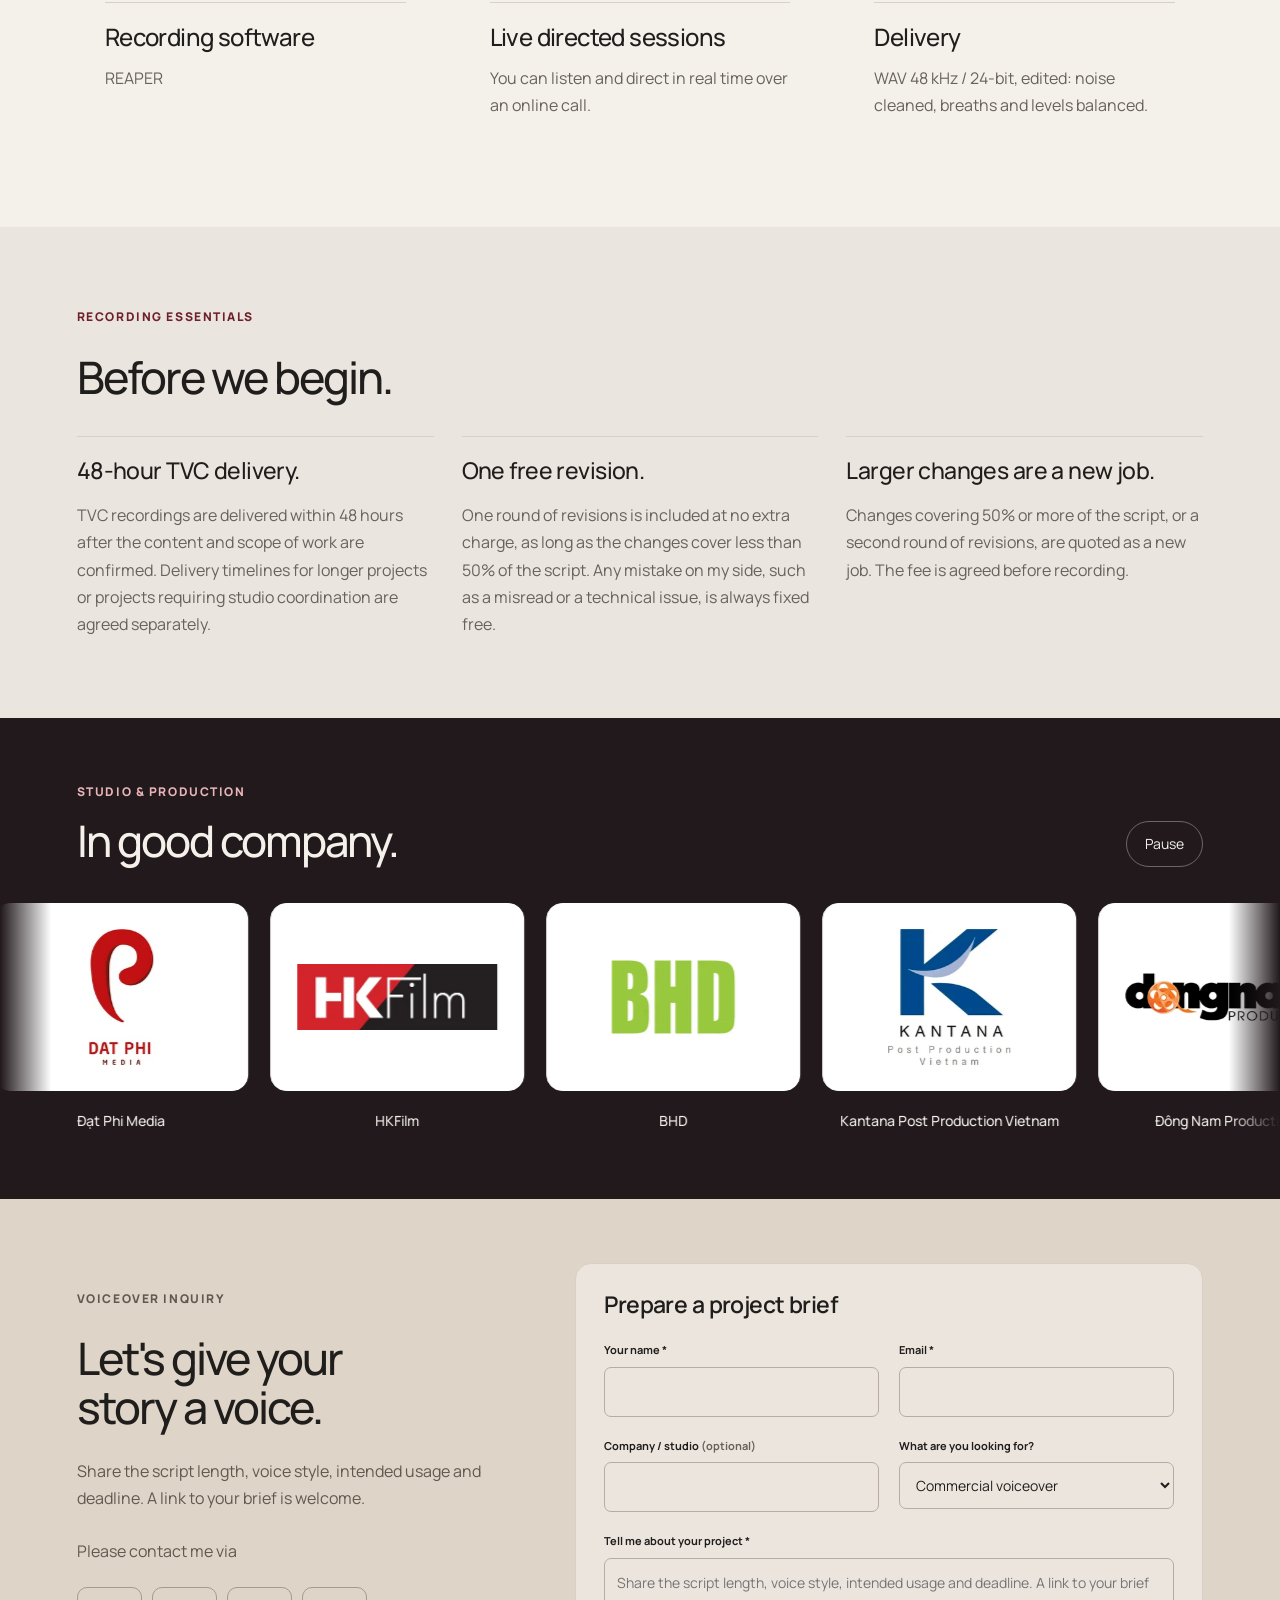
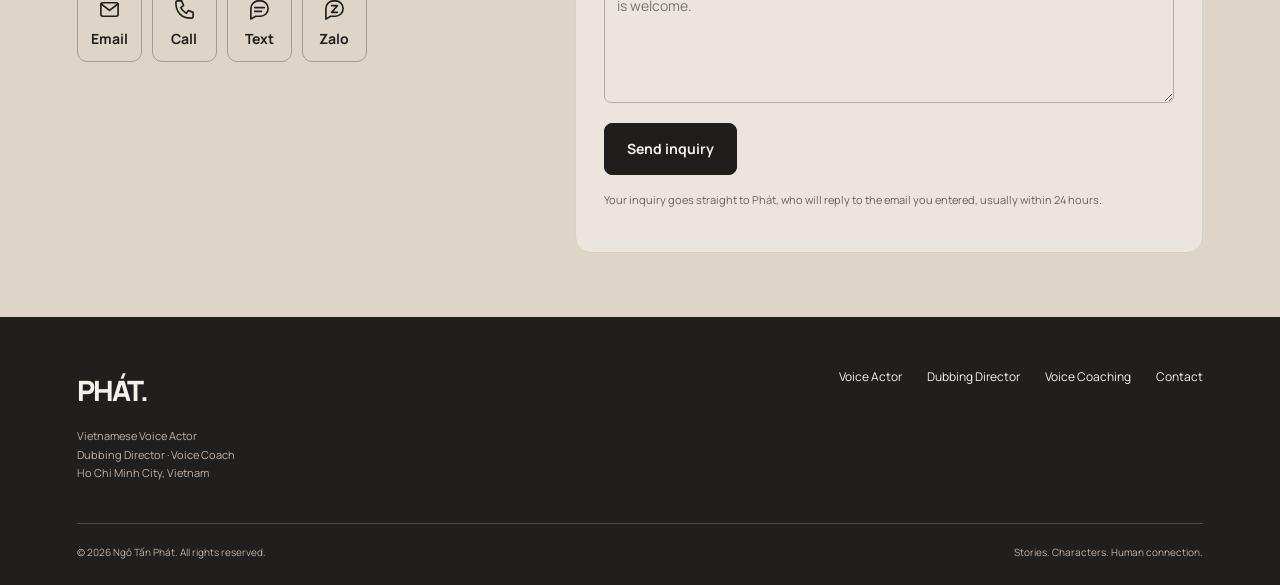
==== commit 17adfd6e: "Show the demo library in two columns on wide screens Co-Authored-By: Claude Opus 5.5 <noreply@anthro" ====
--- a/en/index.html
+++ b/en/index.html
@@ -10,10 +10,10 @@
     <meta property="og:title" content="Ngô Tấn Phát — Vietnamese Voice Actor">
     <meta property="og:description" content="Vietnamese voiceover and character performance by Ngô Tấn Phát. Listen to a commercial demo, explore selected work and discuss your project.">
     <link rel="icon" href="../assets/favicon.svg" type="image/svg+xml">
-    <link rel="stylesheet" href="../style.css?v=20261127g">
-    <script src="../site-config.js?v=20261127g" defer></script>
-    <script src="../projects.js?v=20261127g" defer></script>
-    <script src="../assets/vendor/hls.light.min.js" defer></script><script src="../media-loader.js?v=20261127g" defer></script><script src="../script.js?v=20261127g" defer></script>
+    <link rel="stylesheet" href="../style.css?v=20261127h">
+    <script src="../site-config.js?v=20261127h" defer></script>
+    <script src="../projects.js?v=20261127h" defer></script>
+    <script src="../assets/vendor/hls.light.min.js" defer></script><script src="../media-loader.js?v=20261127h" defer></script><script src="../script.js?v=20261127h" defer></script>
     <link rel="canonical" href="https://ngotanphat.com/en/">
     <link rel="alternate" hreflang="en" href="https://ngotanphat.com/en/">
     <link rel="alternate" hreflang="vi" href="https://ngotanphat.com/vi/">
--- a/style.css
+++ b/style.css
@@ -1925,3 +1925,10 @@
 .library-item .vo-player.is-playing .vo-play { background: var(--wine); }
 .library-item .vo-player.is-playing .vo-play::before { left: 12px; top: 10px; width: 3px; height: 14px; box-shadow: 7px 0 0 #fff; background: #fff; border: 0; }
 @media (max-width: 700px) { .vo-wave span { flex-basis: 1.5px; width: 1.5px; min-width: 1.5px; } }
+
+/* Library: two columns on wide screens so each player stays short */
+@media (min-width: 900px) {
+  .library-panel { grid-template-columns: repeat(2, minmax(0, 1fr)); gap: 14px; }
+  .library-item { grid-template-columns: 1fr; gap: 12px; align-content: start; }
+  .library-item .vo-player { max-width: none; }
+}
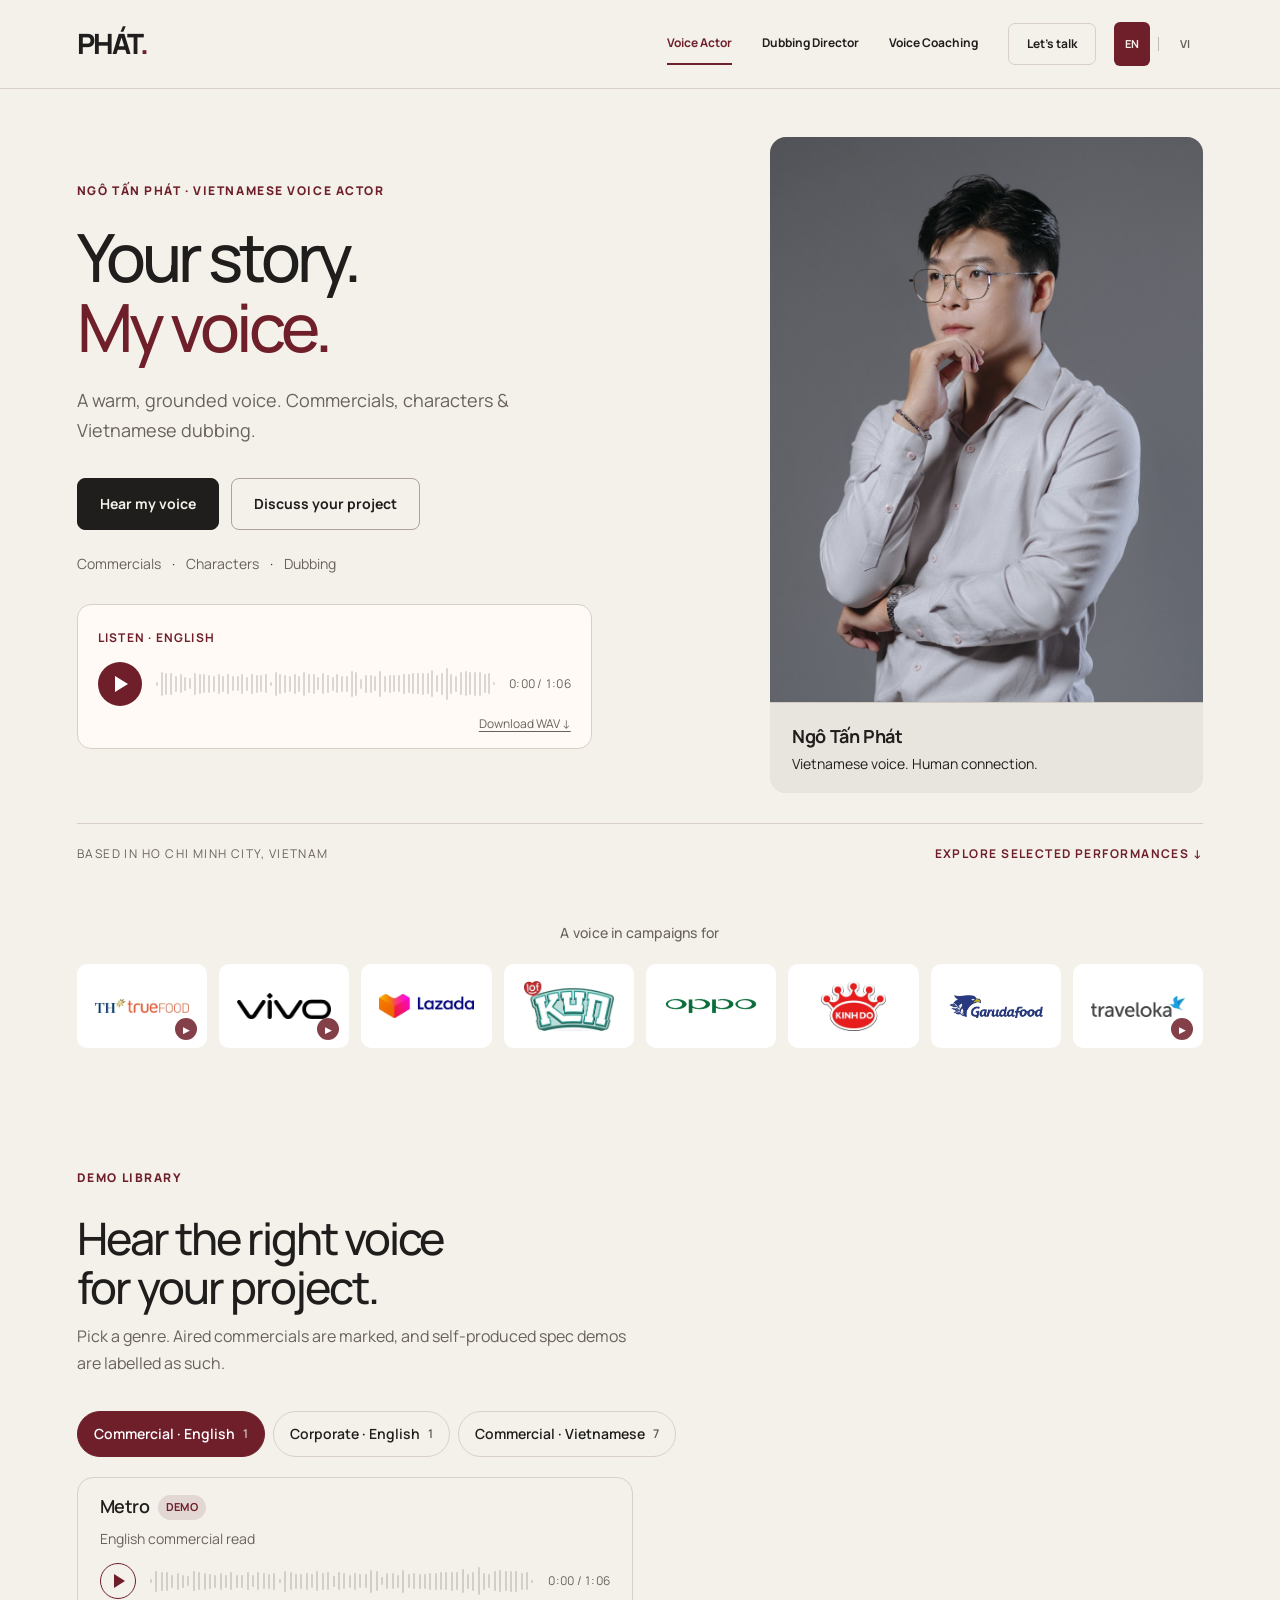
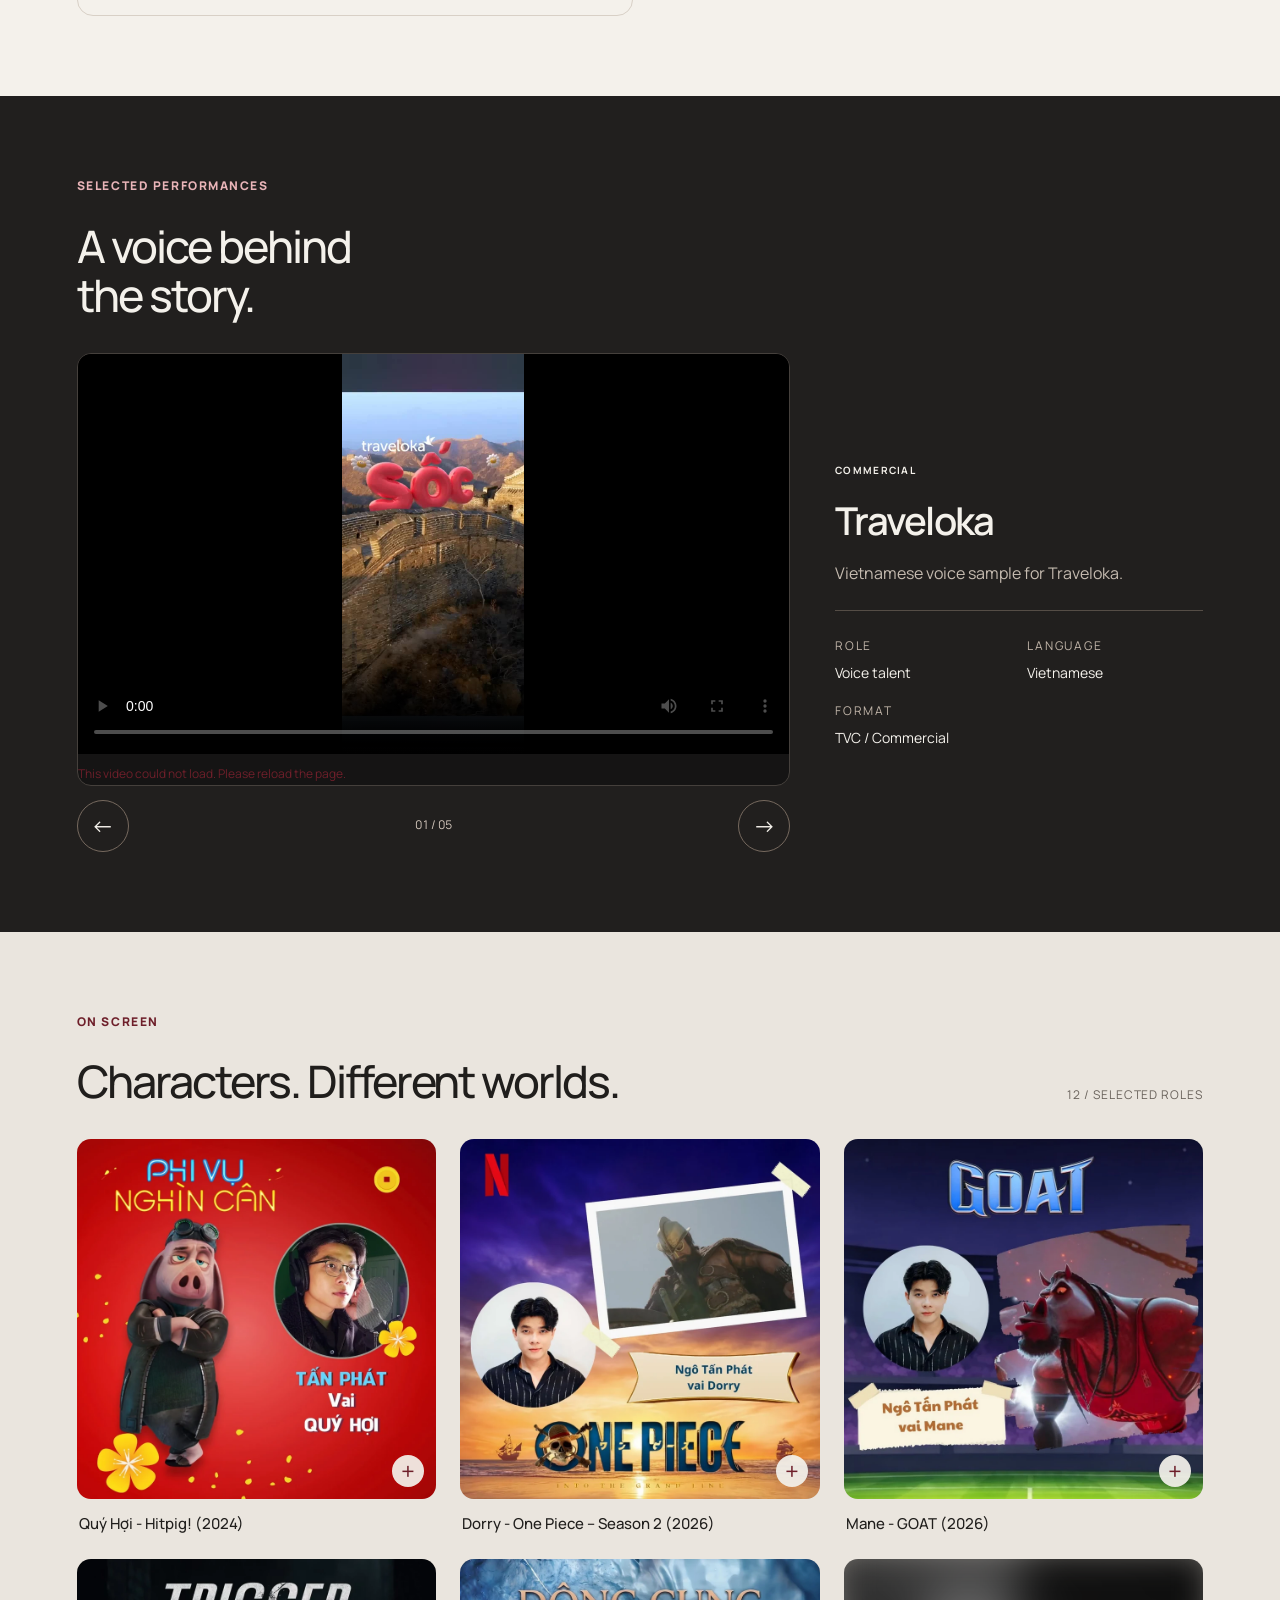
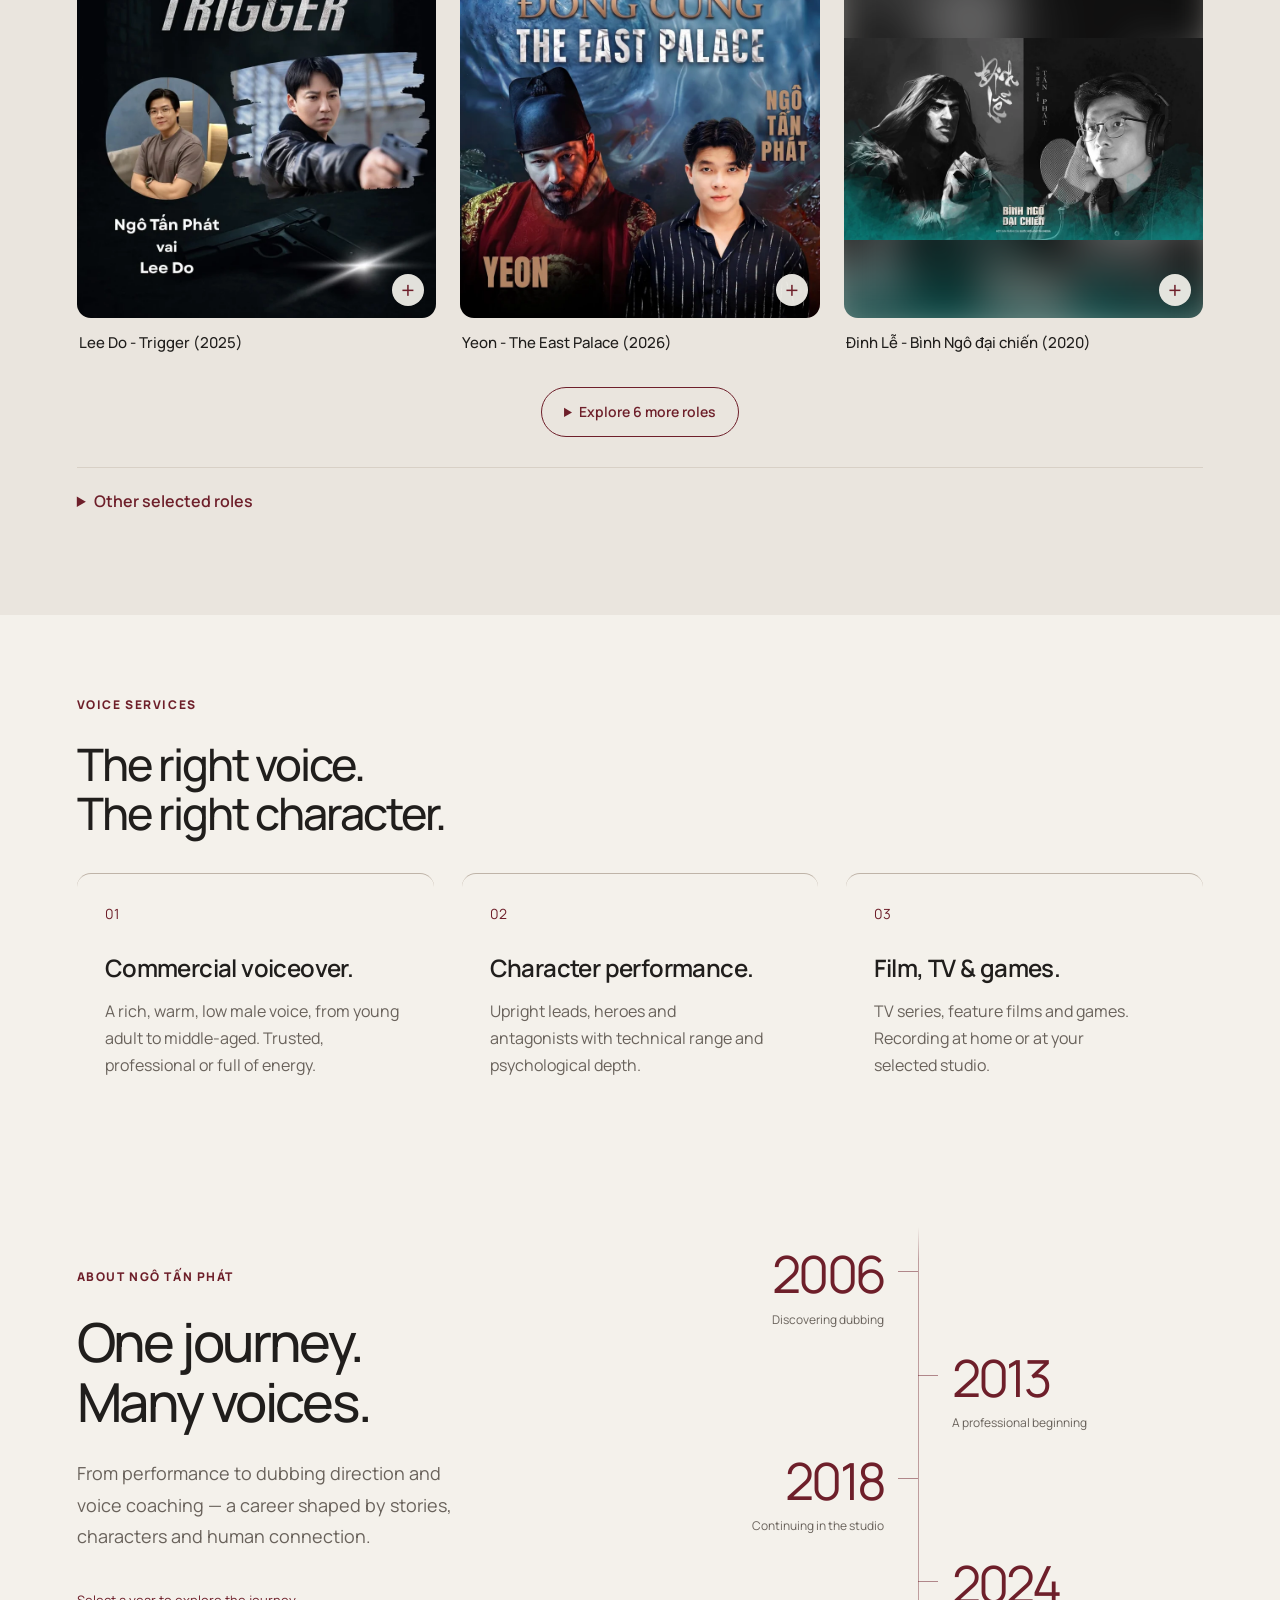
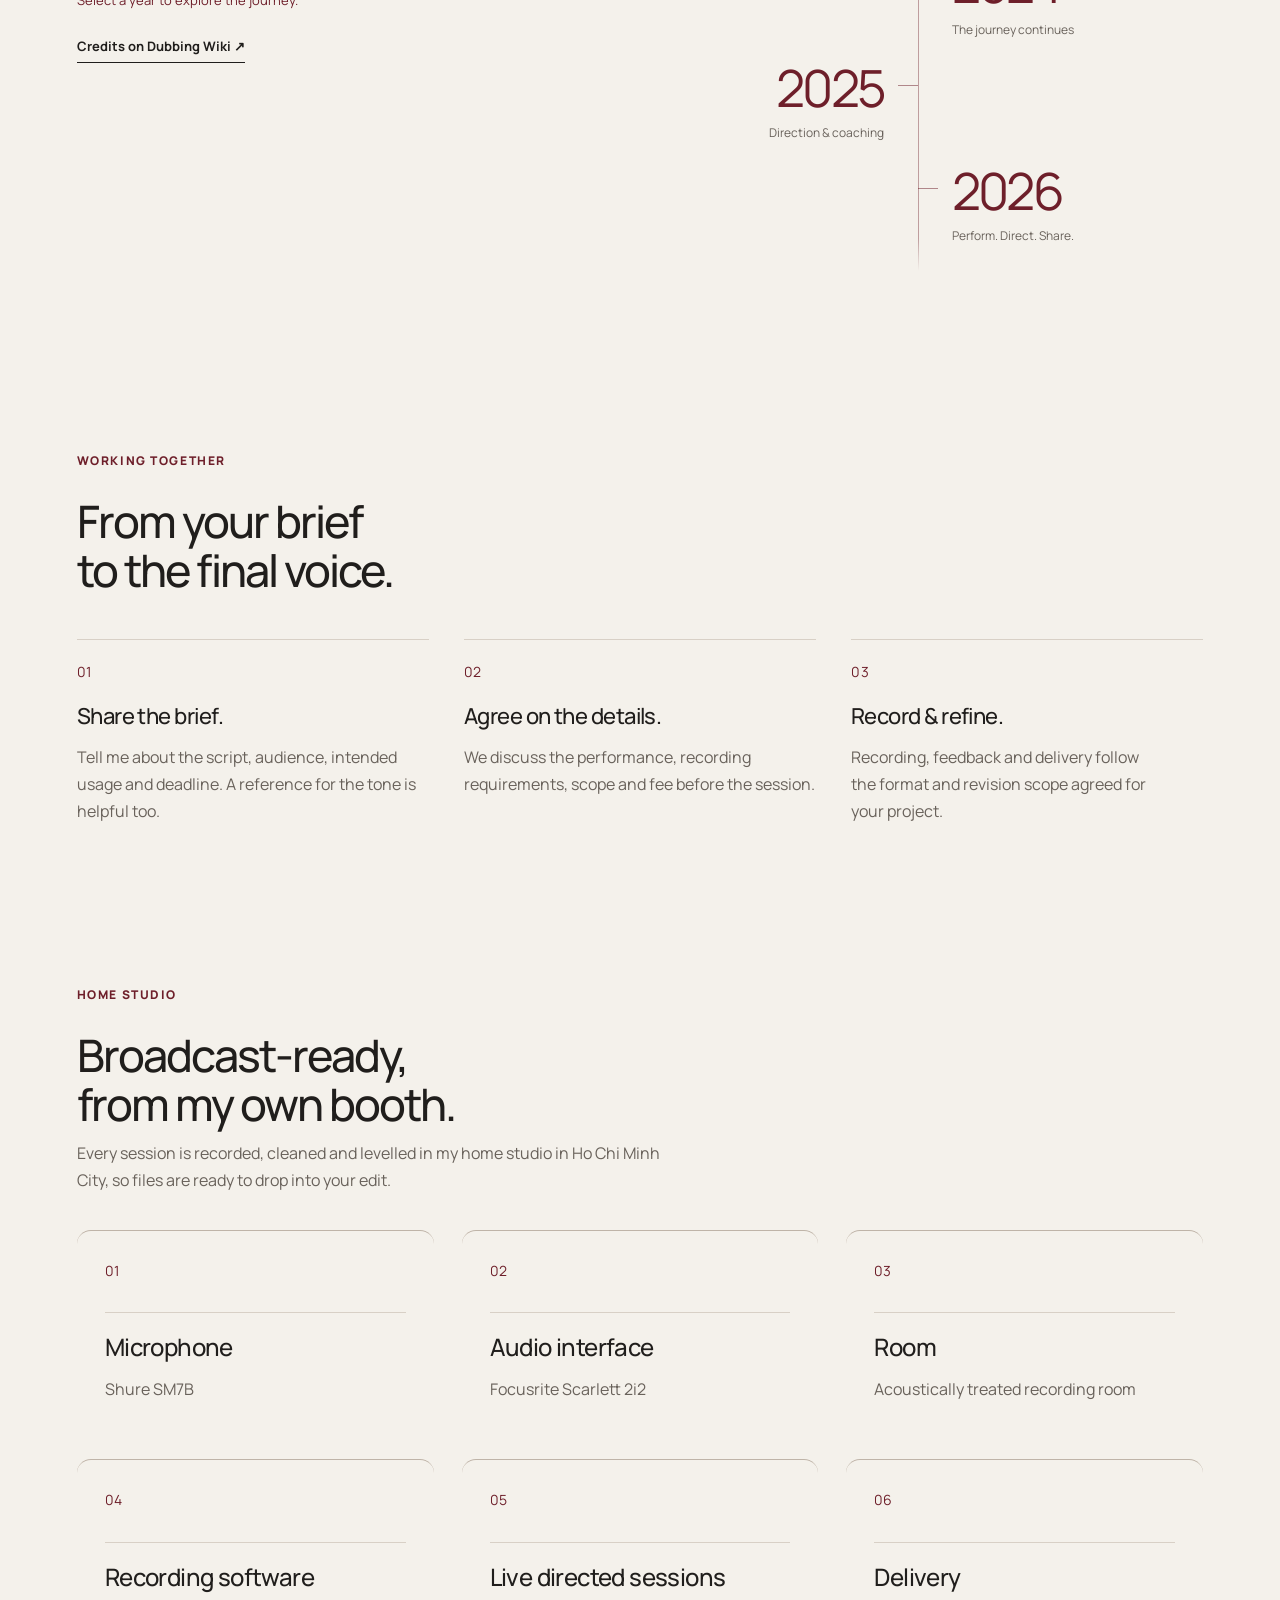
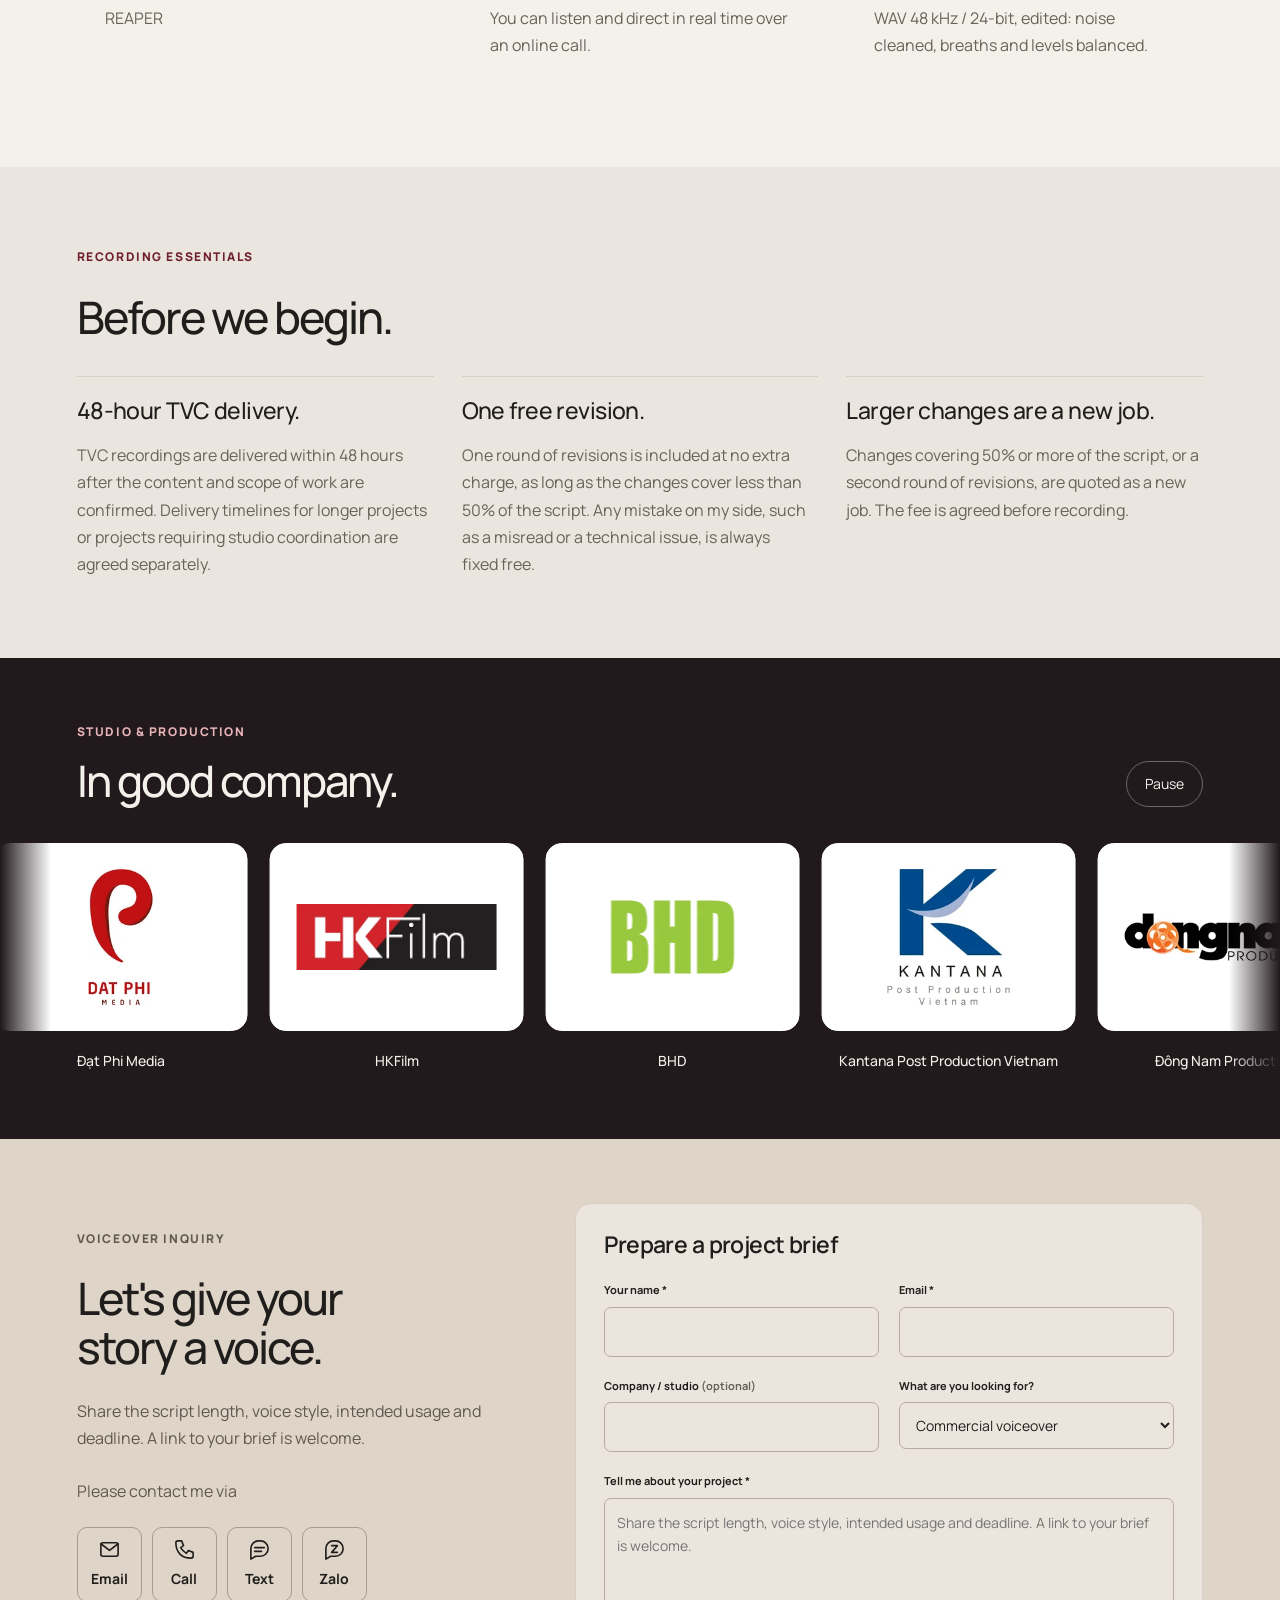
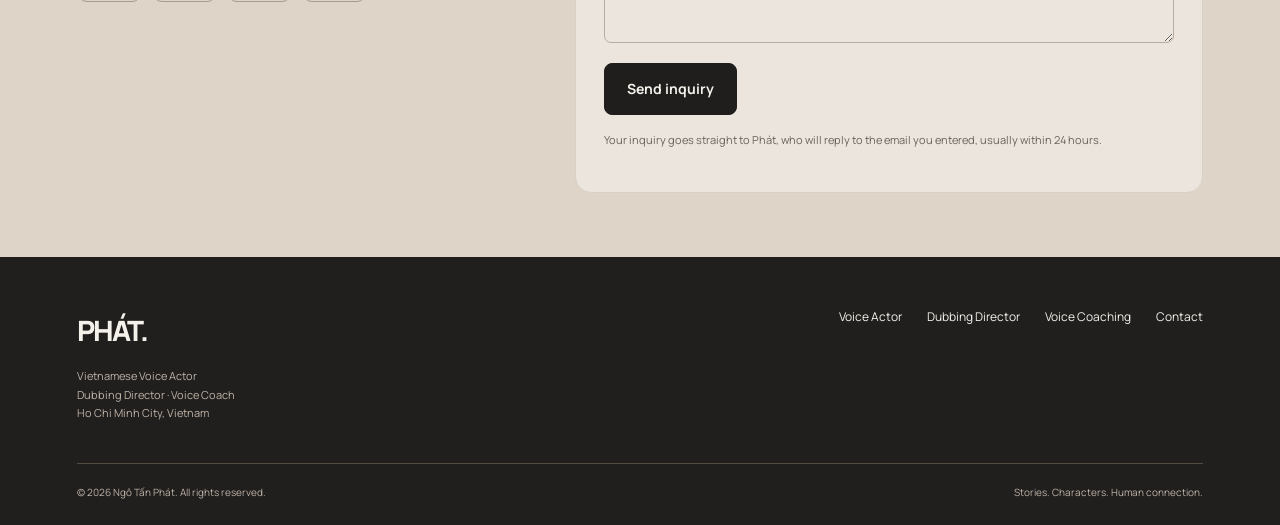
==== commit 33adf003: "Polish layout: line breaks, logos, posters, mobile studio and tabs - Balance headings and avoid one-" ====
--- a/en/index.html
+++ b/en/index.html
@@ -10,10 +10,10 @@
     <meta property="og:title" content="Ngô Tấn Phát — Vietnamese Voice Actor">
     <meta property="og:description" content="Vietnamese voiceover and character performance by Ngô Tấn Phát. Listen to a commercial demo, explore selected work and discuss your project.">
     <link rel="icon" href="../assets/favicon.svg" type="image/svg+xml">
-    <link rel="stylesheet" href="../style.css?v=20261127h">
-    <script src="../site-config.js?v=20261127h" defer></script>
-    <script src="../projects.js?v=20261127h" defer></script>
-    <script src="../assets/vendor/hls.light.min.js" defer></script><script src="../media-loader.js?v=20261127h" defer></script><script src="../script.js?v=20261127h" defer></script>
+    <link rel="stylesheet" href="../style.css?v=20261127i">
+    <script src="../site-config.js?v=20261127i" defer></script>
+    <script src="../projects.js?v=20261127i" defer></script>
+    <script src="../assets/vendor/hls.light.min.js" defer></script><script src="../media-loader.js?v=20261127i" defer></script><script src="../script.js?v=20261127i" defer></script>
     <link rel="canonical" href="https://ngotanphat.com/en/">
     <link rel="alternate" hreflang="en" href="https://ngotanphat.com/en/">
     <link rel="alternate" hreflang="vi" href="https://ngotanphat.com/vi/">
@@ -97,7 +97,7 @@
           </div>
         </div>
       </section>
-      <section class="logo-section brands-section" id="brands" aria-label="A voice in campaigns for"><div class="wrap"><div class="logo-heading"><h2>A voice in campaigns for</h2></div><div class="logo-grid brands-grid"><div class="logo-cell"><img src="../assets/images/web/brands-TH-true-Food.webp" alt="TH true FOOD" width="240" height="36" loading="lazy" decoding="async"></div><div class="logo-cell"><img src="../assets/images/web/brands-Vivo.webp" alt="vivo" width="420" height="117" loading="lazy" decoding="async"></div><div class="logo-cell"><img src="../assets/images/web/brands-lazada.webp" alt="Lazada" width="420" height="109" loading="lazy" decoding="async"></div><div class="logo-cell"><img src="../assets/images/web/brands-LOF-Kun.webp" alt="LOF KUN" width="394" height="220" loading="lazy" decoding="async"></div><div class="logo-cell"><img src="../assets/images/web/brands-Oppo.webp" alt="OPPO" width="345" height="220" loading="lazy" decoding="async"></div><div class="logo-cell"><img src="../assets/images/web/brands-Kinh-Do.webp" alt="Kinh Đô" width="284" height="220" loading="lazy" decoding="async"></div><div class="logo-cell"><img src="../assets/images/web/brands-Garuda-Food.webp" alt="Garudafood" width="309" height="75" loading="lazy" decoding="async"></div><div class="logo-cell"><img src="../assets/images/web/brands-traveloka.webp" alt="Traveloka" width="420" height="92" loading="lazy" decoding="async"></div></div></div></section><section class="section library-section" id="demos"><div class="wrap"><div class="section-head"><div><p class="eyebrow">DEMO LIBRARY</p><h2>Hear the right voice<br>for your project.</h2><p class="library-lead">Pick a genre. Aired commercials are marked, and self-produced spec demos are labelled as such.</p></div></div><div id="demo-library" data-base="../"><div class="library-tabs" role="tablist" aria-label="Demo genres"></div><div class="library-list"></div></div><noscript><p>Enable JavaScript to browse the demo library.</p></noscript></div></section><section class="section dark" id="selected">
+      <section class="logo-section brands-section" id="brands" aria-label="A voice in campaigns for"><div class="wrap"><div class="logo-heading"><h2>A voice in campaigns for</h2></div><div class="logo-grid brands-grid"><div class="logo-cell"><img src="../assets/images/web/brands-TH-true-Food.webp" alt="TH true FOOD" width="240" height="36" loading="lazy" decoding="async"></div><div class="logo-cell"><img src="../assets/images/web/brands-Vivo.webp" alt="vivo" width="420" height="117" loading="lazy" decoding="async"></div><div class="logo-cell"><img src="../assets/images/web/brands-lazada.webp" alt="Lazada" width="420" height="109" loading="lazy" decoding="async"></div><div class="logo-cell"><img src="../assets/images/web/brands-LOF-Kun-clean.webp" alt="LOF KUN" width="394" height="220" loading="lazy" decoding="async"></div><div class="logo-cell"><img src="../assets/images/web/brands-Oppo-mark.webp" alt="OPPO" width="374" height="72" loading="lazy" decoding="async"></div><div class="logo-cell"><img src="../assets/images/web/brands-Kinh-Do.webp" alt="Kinh Đô" width="284" height="220" loading="lazy" decoding="async"></div><div class="logo-cell"><img src="../assets/images/web/brands-Garuda-Food.webp" alt="Garudafood" width="309" height="75" loading="lazy" decoding="async"></div><div class="logo-cell"><img src="../assets/images/web/brands-traveloka.webp" alt="Traveloka" width="420" height="92" loading="lazy" decoding="async"></div></div></div></section><section class="section library-section" id="demos"><div class="wrap"><div class="section-head"><div><p class="eyebrow">DEMO LIBRARY</p><h2>Hear the right voice<br>for your project.</h2><p class="library-lead">Pick a genre. Aired commercials are marked, and self-produced spec demos are labelled as such.</p></div></div><div id="demo-library" data-base="../"><div class="library-tabs" role="tablist" aria-label="Demo genres"></div><div class="library-list"></div></div><noscript><p>Enable JavaScript to browse the demo library.</p></noscript></div></section><section class="section dark" id="selected">
         <div class="wrap">
           <div class="section-head">
             <div>
--- a/style.css
+++ b/style.css
@@ -1932,3 +1932,44 @@
   .library-item { grid-template-columns: 1fr; gap: 12px; align-content: start; }
   .library-item .vo-player { max-width: none; }
 }
+
+/* ---- UI polish 2026-11-27 ---- */
+/* 1. Even line breaks: no single word left alone on the last line */
+h1, h2, h3, .display { text-wrap: balance; }
+p, li, dd, figcaption { text-wrap: pretty; }
+
+/* 2. Landscape role posters sit on a blurred copy of themselves */
+.role-image.is-wide { isolation: isolate; }
+.role-image.is-wide::before { content: ""; position: absolute; inset: -20px; z-index: -1; background: var(--poster) center / cover no-repeat; filter: blur(22px) brightness(.75) saturate(1.1); }
+
+/* 4. Client logos: even optical size */
+.brands-grid .logo-cell { padding: 14px 18px; }
+.brands-grid .logo-cell img { max-height: 40px; }
+.brands-grid .logo-cell img[src*="TH-true-Food"], .brands-grid .logo-cell img[src*="traveloka"] { max-height: 30px; }
+.brands-grid .logo-cell img[src*="Oppo-mark"] { max-height: 22px; }
+.brands-grid .logo-cell img[src*="LOF-Kun"], .brands-grid .logo-cell img[src*="Kinh-Do"] { max-height: 50px; }
+
+/* 7. Less empty space before the journey section */
+.visual-site .journey-section { padding-top: 40px; }
+.journey-layout { align-items: start; }
+.journey-intro { padding-top: 40px; }
+
+/* 8. Language switch divider: a thin line, not a pipe that reads as "I" */
+.language-switch > span { font-size: 0; width: 1px; height: 14px; background: currentColor; opacity: .25; }
+
+@media (max-width: 700px) {
+  /* 5. Studio gear: two compact columns on phones */
+  .studio-gear-section .three-grid { grid-template-columns: repeat(2, minmax(0, 1fr)); gap: 10px; }
+  .visual-site .studio-gear-section .info-card { padding: 16px; }
+  .visual-site .studio-gear-section .info-card .number { margin-bottom: 10px; font-size: 12px; }
+  .visual-site .studio-gear-section .info-card h3, .studio-gear-section .step-copy .content-label { font-size: 17px; margin: 0 0 4px; }
+  .studio-gear-section .step-copy { padding-top: 12px; }
+  .studio-gear-section .studio-spec p { margin-top: 4px; }
+  .visual-site .studio-gear-section .info-card p { font-size: 13px; line-height: 1.5; }
+  /* 6. Library tabs: one swipeable row */
+  .library-tabs { flex-wrap: nowrap; overflow-x: auto; scrollbar-width: none; margin-inline: -6vw; padding-inline: 6vw; scroll-padding-inline: 6vw; }
+  .library-tabs::-webkit-scrollbar { display: none; }
+  .library-tab { flex: 0 0 auto; white-space: nowrap; padding: 9px 14px; font-size: 13px; }
+  .visual-site .journey-section { padding-top: 24px; }
+  .journey-intro { padding-top: 0; }
+}
